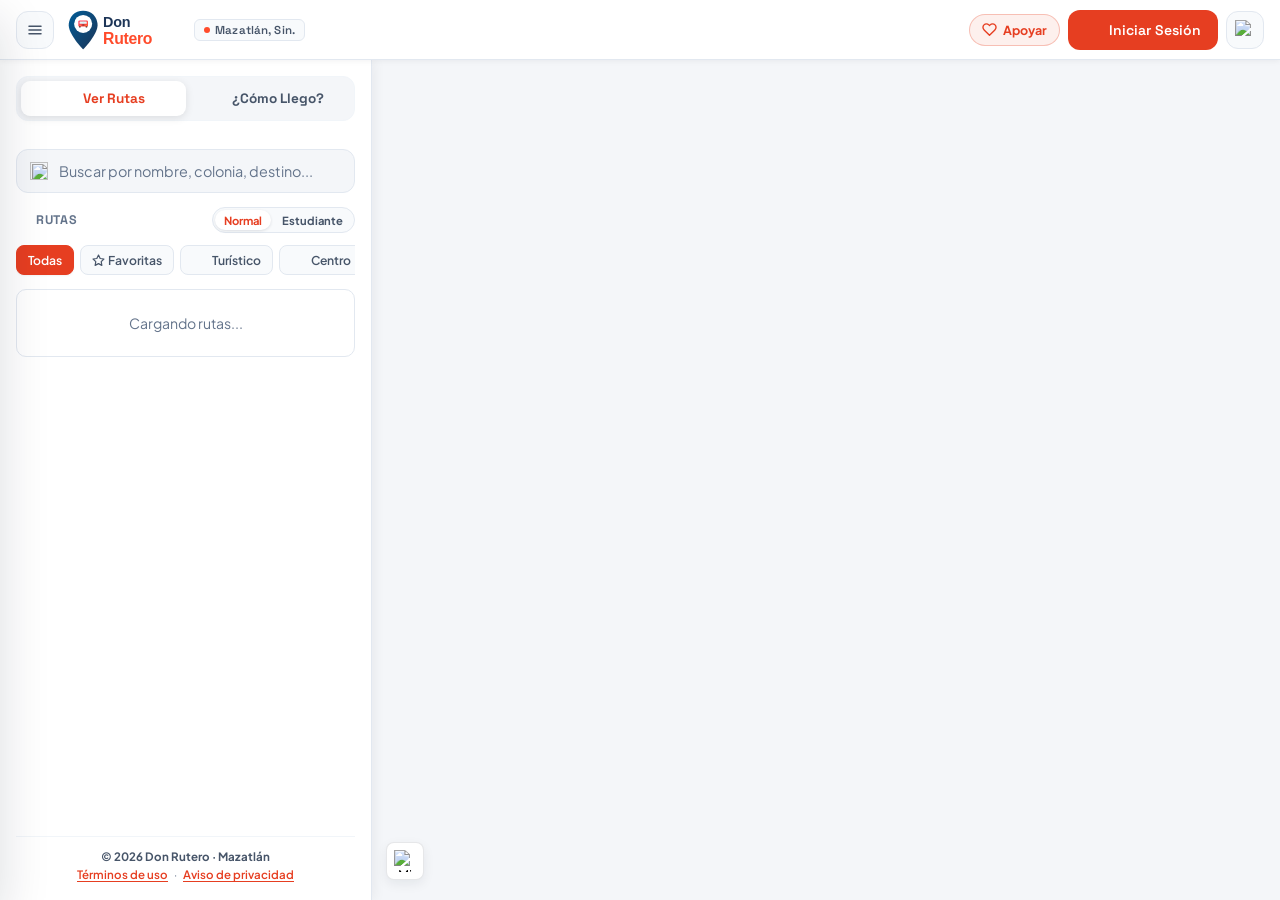
==== backend/src/main/resources/static/index.html @ 70db6e5f "Feat: Legales/Copyright, buscador inteligente, iconos por categoria, OSM acotado, responsive y repor" ====
<!DOCTYPE html>
<html lang="es">
<head>
    <meta charset="UTF-8">
    <meta name="viewport" content="width=device-width, initial-scale=1.0">
    <title>Don Rutero — Rutas de Camiones de Mazatlán</title>
    <meta name="description" content="Consulta las rutas de camiones y transporte público de Mazatlán, Sinaloa. Encuentra paradas, precios y frecuencias en tiempo real.">
    <link rel="icon" type="image/svg+xml" href="assets/icono_esquina.svg">
    
    <!-- Leaflet CSS + MarkerCluster -->
    <link rel="stylesheet" href="https://unpkg.com/leaflet@1.9.4/dist/leaflet.css" integrity="sha256-p4NxAoJBhIIN+hmNHrzRCf9tD/miZyoHS5obTRR9BMY=" crossorigin="" />
    <link rel="stylesheet" href="https://unpkg.com/leaflet.markercluster@1.5.3/dist/MarkerCluster.css" integrity="sha384-pmjIAcz2bAn0xukfxADbZIb3t8oRT9Sv0rvO+BR5Csr6Dhqq+nZs59P0pPKQJkEV" crossorigin="" />
    <link rel="stylesheet" href="https://unpkg.com/leaflet.markercluster@1.5.3/dist/MarkerCluster.Default.css" integrity="sha384-wgw+aLYNQ7dlhK47ZPK7FRACiq7ROZwgFNg0m04avm4CaXS+Z9Y7nMu8yNjBKYC+" crossorigin="" />
    
    <!-- Estilos de la Aplicación -->
    <link rel="stylesheet" href="css/styles.css">
</head>
<body>

    <div class="app-container">

        <!-- ========== MAPA FULLSCREEN (FONDO) ========== -->
        <div class="map-container">
            <div id="map"></div>
        </div>

        <!-- ========== NAVBAR SUPERIOR ========== -->
        <nav class="top-navbar">
            <!-- Hamburguesa para abrir menú -->
            <button id="sidebar-toggle" class="btn-icon" title="Abrir menú">
                <svg viewBox="0 0 24 24" width="18" height="18" fill="none" stroke="currentColor" stroke-width="2" stroke-linecap="round">
                    <line x1="4" y1="7" x2="20" y2="7"></line>
                    <line x1="4" y1="12" x2="20" y2="12"></line>
                    <line x1="4" y1="17" x2="20" y2="17"></line>
                </svg>
            </button>

            <!-- Logo SVG + ciudad -->
            <div class="navbar-brand">
                <a href="index.html" style="display:flex; align-items:center;">
                    <img src="assets/horizontal_compacto.svg" alt="Don Rutero" class="navbar-logo">
                </a>
                <span class="navbar-city-tag"><span class="navbar-city-dot"></span>Mazatlán, Sin.</span>
            </div>

            <!-- Spacer -->
            <div style="flex: 1;"></div>

            <!-- Acciones de usuario -->
            <div class="navbar-actions">
                <button id="btn-donate-nav" type="button" class="btn-donate-nav" title="Apoyar proyecto (Donaciones)" aria-label="Apoyar el proyecto Don Rutero">
                    <svg viewBox="0 0 24 24" width="15" height="15" fill="none" stroke="currentColor" stroke-width="2.2" stroke-linecap="round" stroke-linejoin="round"><path d="M20.84 4.61a5.5 5.5 0 0 0-7.78 0L12 5.67l-1.06-1.06a5.5 5.5 0 0 0-7.78 7.78l1.06 1.06L12 21.23l7.78-7.78 1.06-1.06a5.5 5.5 0 0 0 0-7.78z"></path></svg>
                    <span class="donate-nav-label">Apoyar</span>
                </button>
                <div id="user-badge" class="user-badge" style="display: none;"></div>
                <button id="login-btn" class="btn btn-primary btn-login">
                    <img src="assets/icons/ui_usuario.svg" alt="" class="btn-svg-icon"> Iniciar Sesión
                </button>
                <button id="admin-btn" class="btn btn-secondary btn-admin" style="display:none; align-items: center; gap: 6px;">
                    <img src="assets/icons/ui_escudo.svg" alt="" style="width: 16px; height: 16px;"> Admin
                </button>
                <!-- Campana de notificaciones -->
                <button class="btn-icon" id="btn-notificaciones" title="Notificaciones">
                    <img src="assets/icons/ui_campana.svg" alt="Notificaciones" style="width:20px; height:20px;">
                </button>
            </div>
        </nav>

        <!-- ========== PANEL LATERAL FLOTANTE / BOTTOM SHEET MÓVIL ========== -->
        <aside id="sidebar" class="sidebar">
            <div id="mobile-sheet-handle" class="mobile-sheet-handle" role="button" tabindex="0" aria-label="Ajustar panel de rutas">
                <span class="mobile-sheet-grip"></span>
                <span id="mobile-sheet-label" class="mobile-sheet-label">Expandir</span>
            </div>
            <div class="sidebar-content">

                <!-- Mode Switcher (Rutas vs Planear Viaje) -->
                <div class="sidebar-mode-switcher">
                    <button id="tab-rutas" class="mode-tab-btn active" onclick="switchSidebarMode('rutas')">
                        <img src="assets/icons/ui_camion.svg" alt="" style="width: 15px; height: 15px; vertical-align: -2px;"> Ver Rutas
                    </button>
                    <button id="tab-planificador" class="mode-tab-btn" onclick="switchSidebarMode('planificador')">
                        <img src="assets/icons/ui_ubicacion.svg" alt="" style="width: 15px; height: 15px; vertical-align: -2px;"> ¿Cómo Llego?
                    </button>
                </div>

                <!-- === Sección principal (lista de rutas) === -->
                <div id="main-list-section" style="display:flex; flex-direction:column; gap:12px;">

                    <!-- 1. Buscador arriba (Mejor UX) -->
                    <div class="search-container">
                        <img src="assets/icons/ui_buscar.svg" alt="" class="search-icon-svg">
                        <input type="text" id="search-input" class="search-input" placeholder="Buscar por nombre, colonia, destino..." autocomplete="off" style="padding-right: 36px;">
                        <button id="btn-clear-search" type="button" class="input-clear-btn" title="Limpiar búsqueda" style="display: none;">&times;</button>
                        <div id="search-suggestions" class="search-suggestions-dropdown"></div>
                    </div>

                    <!-- 2. Header de sección con selector de tarifa Normal / Estudiante -->
                    <div class="section-header" style="margin-top:2px;">
                        <span class="section-title">
                            <img src="assets/icons/ui_camion.svg" alt="" style="width:16px; height:16px; vertical-align:-2px; margin-right:4px;">
                            Rutas
                        </span>
                        <div class="fare-toggle-group" role="group" aria-label="Tipo de tarifa">
                            <button type="button" class="fare-toggle-btn active" data-fare-mode="normal">Normal</button>
                            <button type="button" class="fare-toggle-btn" data-fare-mode="student">Estudiante</button>
                        </div>
                    </div>

                    <!-- 3. Filtros Rápidos (una sola línea con scroll horizontal suave) -->
                    <div class="filter-pills">
                        <button class="pill active" data-filter="all">Todas</button>
                        <button class="pill" data-filter="favoritas"><svg viewBox="0 0 24 24" width="13" height="13" fill="none" stroke="currentColor" stroke-width="2.2" stroke-linecap="round" stroke-linejoin="round" style="vertical-align:-2px;margin-right:3px;"><polygon points="12 2 15.09 8.26 22 9.27 17 14.14 18.18 21.02 12 17.77 5.82 21.02 7 14.14 2 9.27 8.91 8.26 12 2"></polygon></svg>Favoritas</button>
                        <button class="pill" data-filter="turistico"><img src="assets/icons/ui_turistico.svg" alt="" class="pill-icon-svg"> Turístico</button>
                        <button class="pill" data-filter="centro"><img src="assets/icons/ui_centro.svg" alt="" class="pill-icon-svg"> Centro</button>
                        <button class="pill" data-filter="frecuente"><img src="assets/icons/ui_frecuente.svg" alt="" class="pill-icon-svg"> Frecuentes</button>
                    </div>

                    <!-- Lista de Rutas -->
                    <div id="route-list" class="route-list">
                        <div style="text-align:center; color:var(--text-muted); font-size:0.88rem; padding:24px 0;">
                            Cargando rutas...
                        </div>
                    </div>
                </div>

                <!-- === Sección Planificador de Viajes "¿Cómo Llego?" === -->
                <div id="trip-planner-section" style="display:none; flex-direction:column; gap:14px;">
                    <div class="planner-card">
                        <div style="display: flex; align-items: center; justify-content: space-between; gap: 8px; margin-bottom: 6px;">
                            <h3 class="planner-title" style="margin: 0;">
                                <img src="assets/icons/ui_buscar.svg" alt="" style="width: 17px; height: 17px;"> Planea tu viaje
                            </h3>
                            <div class="fare-toggle-group" role="group" aria-label="Tipo de tarifa">
                                <button type="button" class="fare-toggle-btn active" data-fare-mode="normal">Normal</button>
                                <button type="button" class="fare-toggle-btn" data-fare-mode="student">Estudiante</button>
                            </div>
                        </div>
                        <p class="planner-subtitle">
                            Indica tu colonia, lugar o código postal de origen y destino para ver qué camión te lleva.
                        </p>
                        
                        <!-- Origen Input -->
                        <div class="planner-field">
                            <div style="display: flex; align-items: center; justify-content: space-between; margin-bottom: 5px;">
                                <label class="planner-label" for="origin-input" style="margin-bottom: 0;">
                                    <span class="planner-dot origin"></span> Origen
                                </label>
                                <button id="btn-pick-origin-map" type="button" style="background: none; border: none; padding: 0; font-size: 0.72rem; font-weight: 600; color: var(--primary); cursor: pointer;">Elegir en mapa</button>
                            </div>
                            <div style="position: relative;">
                                <input type="text" id="origin-input" class="search-input" placeholder="Col. Juárez, 82180, UAS..." autocomplete="off" style="padding-left: 14px; padding-right: 40px;">
                                <button id="btn-use-mylocation" type="button" title="Usar mi ubicación actual GPS" style="position: absolute; right: 8px; top: 50%; transform: translateY(-50%); background: none; border: none; cursor: pointer; padding: 5px; display: flex; align-items: center; justify-content: center; border-radius: 6px;">
                                    <img src="assets/icons/ui_ubicacion.svg" alt="Mi ubicación" style="width:16px; height:16px;">
                                </button>
                            </div>
                            <div id="origin-suggestions" class="search-suggestions-dropdown"></div>
                        </div>

                        <div style="display: flex; justify-content: flex-end; margin: -4px 0 4px 0;">
                            <button id="btn-swap-trip" type="button" onclick="swapTripOriginDestination()" title="Invertir origen y destino" style="background: var(--bg-surface); border: 1px solid var(--border); border-radius: 6px; padding: 3px 9px; font-size: 0.72rem; font-weight: 700; color: var(--text-secondary); display: inline-flex; align-items: center; gap: 4px; cursor: pointer;">
                                <span style="font-size: 0.85rem; line-height: 1;">⇅</span> Invertir
                            </button>
                        </div>
                        
                        <!-- Destino Input -->
                        <div class="planner-field" style="margin-bottom: 12px;">
                            <div style="display: flex; align-items: center; justify-content: space-between; margin-bottom: 5px;">
                                <label class="planner-label" for="destination-input" style="margin-bottom: 0;">
                                    <span class="planner-dot destination"></span> Destino
                                </label>
                                <button id="btn-pick-dest-map" type="button" style="background: none; border: none; padding: 0; font-size: 0.72rem; font-weight: 600; color: var(--primary); cursor: pointer;">Elegir en mapa</button>
                            </div>
                            <div style="position: relative;">
                                <input type="text" id="destination-input" class="search-input" placeholder="Gran Acuario, Cerritos, 82110..." autocomplete="off" style="padding-left: 14px;">
                            </div>
                            <div id="destination-suggestions" class="search-suggestions-dropdown"></div>
                        </div>

                        <!-- Lugares clave de Mazatlán (selección rápida de destino) -->
                        <div class="tourist-spots-block">
                            <div class="tourist-spots-header">
                                <span class="tourist-spots-title">Lugares clave de Mazatlán</span>
                                <span class="tourist-spots-hint">Toca para fijar destino</span>
                            </div>
                            <div id="tourist-quick-chips" class="tourist-quick-chips" role="list" aria-label="Destinos turísticos clave de Mazatlán"></div>
                        </div>
                        
                        <div style="display: flex; gap: 8px;">
                            <button id="btn-find-trip" type="button" onclick="calculateTripRoute()" class="btn btn-primary" style="flex: 1;">
                                <img src="assets/icons/ui_buscar.svg" alt="" class="btn-svg-icon"> Buscar rutas
                            </button>
                            <button id="btn-clear-trip" type="button" onclick="clearTripPlanner()" class="btn btn-secondary" title="Limpiar origen, destino y mapa" style="padding: 0 14px; flex-shrink: 0;">
                                Limpiar
                            </button>
                        </div>
                    </div>
                    
                    <div id="trip-results-container" style="display: flex; flex-direction: column; gap: 12px;"></div>
                </div>

                <!-- === Detalle de ruta seleccionada === -->
                <div id="detail-panel" class="detail-panel">
                    <div class="detail-header">
                        <h2 id="detail-title" class="detail-title">Nombre Ruta</h2>
                        <div style="display: flex; align-items: center; gap: 6px; flex-shrink: 0;">
                            <button id="detail-qr-btn" type="button" class="qr-action-btn" title="Código QR de paradero" aria-label="Generar código QR de esta ruta">
                                <svg viewBox="0 0 24 24" width="16" height="16" fill="none" stroke="currentColor" stroke-width="2" stroke-linecap="round" stroke-linejoin="round"><rect x="3" y="3" width="7" height="7" rx="1"></rect><rect x="14" y="3" width="7" height="7" rx="1"></rect><rect x="3" y="14" width="7" height="7" rx="1"></rect><path d="M14 14h3v3h-3z"></path><path d="M20 14v7"></path><path d="M14 20h3"></path><path d="M17 17h3"></path></svg>
                            </button>
                            <button id="detail-fav-btn" type="button" class="fav-route-btn" title="Guardar en favoritas" aria-label="Guardar en favoritas">
                                <svg viewBox="0 0 24 24" width="16" height="16" fill="none" stroke="currentColor" stroke-width="2" stroke-linecap="round" stroke-linejoin="round"><polygon points="12 2 15.09 8.26 22 9.27 17 14.14 18.18 21.02 12 17.77 5.82 21.02 7 14.14 2 9.27 8.91 8.26 12 2"></polygon></svg>
                            </button>
                            <button id="close-detail-btn" class="close-btn" title="Cerrar">
                                <img src="assets/icons/ui_cerrar.svg" alt="Cerrar" style="width:14px; height:14px;">
                            </button>
                        </div>
                    </div>
                    <p id="detail-desc" class="detail-desc"></p>
                    <div id="detail-meta" class="route-meta" style="margin-bottom:4px;"></div>

                    <div>
                        <h3 class="section-title" style="margin-bottom:10px;">Recorrido</h3>
                        <div id="detail-stops-timeline" class="stops-timeline"></div>
                    </div>
                </div>

                <!-- Footer legal discreto -->
                <footer class="sidebar-legal-footer" aria-label="Información legal y derechos de autor">
                    <div class="sidebar-legal-copy">© 2026 Don Rutero · Mazatlán</div>
                    <div class="sidebar-legal-links">
                        <button type="button" class="sidebar-legal-link" data-legal-modal="terminos">Términos de uso</button>
                        <span aria-hidden="true">·</span>
                        <button type="button" class="sidebar-legal-link" data-legal-modal="privacidad">Aviso de privacidad</button>
                    </div>
                </footer>

            </div>
        </aside>

        <!-- ========== HUD MODO "VOY A BORDO" ========== -->
        <section id="onboard-hud" class="onboard-hud" style="display:none;" aria-live="polite" aria-label="Seguimiento a bordo">
            <div id="onboard-route-bar" class="onboard-route-bar"></div>
            <div class="onboard-hud-inner">
                <div class="onboard-hud-top">
                    <div style="min-width: 0;">
                        <div class="onboard-status-row">
                            <span id="onboard-live-dot" class="onboard-live-dot"></span>
                            <span id="onboard-mode-badge" class="onboard-mode-badge">VOY A BORDO</span>
                            <span id="onboard-route-name" class="onboard-route-name">Ruta</span>
                        </div>
                        <div id="onboard-next-stop" class="onboard-next-stop">Iniciando recorrido...</div>
                        <div id="onboard-alight-info" class="onboard-alight-info"></div>
                    </div>
                    <button id="onboard-stop-btn" type="button" class="onboard-close-btn" title="Finalizar modo Voy a bordo" onclick="stopOnboardTrip()">Finalizar</button>
                </div>

                <div class="onboard-progress-track">
                    <div id="onboard-progress-fill" class="onboard-progress-fill" style="width: 0%;"></div>
                </div>

                <div class="onboard-controls-row">
                    <div class="onboard-source-pills">
                        <button id="onboard-src-sim" type="button" class="onboard-pill active" onclick="setOnboardTrackingSource('sim')">Simular</button>
                        <button id="onboard-src-gps" type="button" class="onboard-pill" onclick="setOnboardTrackingSource('gps')">GPS en vivo</button>
                    </div>
                    <div id="onboard-sim-controls" class="onboard-sim-controls">
                        <button id="onboard-play-btn" type="button" class="onboard-ctrl-btn" onclick="toggleOnboardPlayPause()">Pausar</button>
                        <button id="onboard-speed-btn" type="button" class="onboard-ctrl-btn" onclick="cycleOnboardSpeed()">1x</button>
                    </div>
                </div>
            </div>
        </section>

        <!-- ========== FAB GEOLOCALIZACIÓN ========== -->
        <button id="fab-location" class="fab-location" title="Mi ubicación">
            <img src="assets/icons/ui_ubicacion.svg" alt="Mi ubicación" style="width:22px; height:22px;">
        </button>

    </div>

    <!-- ========== MODALES ========== -->

    <!-- Notifications Modal -->
    <div id="notifications-modal" class="form-overlay" style="display:none;">
        <div class="form-card auth-card-premium" style="max-width: 400px; padding: 24px;">
            <button id="notifications-close" class="form-close">
                <img src="assets/icons/ui_cerrar.svg" alt="Cerrar" style="width:14px; height:14px;">
            </button>
            <div class="auth-header" style="margin-bottom: 16px;">
                <div class="auth-icon-badge badge-blue">
                    <img src="assets/icons/ui_campana.svg" alt="">
                </div>
                <h2>Avisos</h2>
                <p class="auth-subtitle">Estado del servicio y rutas en Mazatlán</p>
            </div>
            
            <div id="notifications-feed" style="display: flex; flex-direction: column; gap: 10px; max-height: 360px; overflow-y: auto; padding-right: 4px;">
                <div class="notice-card">
                    <div class="notice-icon success">
                        <img src="assets/icons/ui_moneda.svg" alt="">
                    </div>
                    <div>
                        <h4 class="notice-title">Tarifa estudiantil: $3.50 MXN</h4>
                        <p class="notice-body">Activa el modo <strong>Estudiante</strong> en Rutas o en "¿Cómo Llego?" para calcular tu viaje o transbordo usando credencial vigente / TIIE.</p>
                        <span class="notice-time">Tarifa general: $13.00 – $16.00 MXN</span>
                    </div>
                </div>
                
                <div class="notice-card">
                    <div class="notice-icon info">
                        <img src="assets/icons/ui_camion.svg" alt="">
                    </div>
                    <div>
                        <h4 class="notice-title">27 rutas y 420 paradas en Mazatlán</h4>
                        <p class="notice-body">Consulta recorridos calle por calle con flechas de dirección, guarda tus rutas favoritas y comparte cualquier ruta o parada mediante código QR.</p>
                        <span class="notice-time">Horario habitual: 5:30 AM – 10:30 PM</span>
                    </div>
                </div>
                
                <div class="notice-card">
                    <div class="notice-icon info">
                        <img src="assets/icons/ui_ubicacion.svg" alt="">
                    </div>
                    <div>
                        <h4 class="notice-title">Sentido de subida y transbordos</h4>
                        <p class="notice-body">El planificador te indica en qué dirección pasa el camión, si te conviene cruzar la calle y dónde transbordar cuando no hay ruta directa.</p>
                        <span class="notice-time">Disponible en "¿Cómo Llego?"</span>
                    </div>
                </div>
            </div>

            <button id="notifications-report-btn" type="button" class="btn btn-secondary btn-full" style="margin-top: 14px; font-size: 0.82rem;">
                ¿Notaste un desvío o cambio? Reportar ruta
            </button>
        </div>
    </div>

    <!-- Account Settings Modal -->
    <div id="account-modal" class="form-overlay" style="display:none;">
        <div class="form-card auth-card-premium" style="max-width: 380px; padding: 24px;">
            <button id="account-close" class="form-close">
                <img src="assets/icons/ui_cerrar.svg" alt="Cerrar" style="width:14px; height:14px;">
            </button>
            <div class="auth-header" style="margin-bottom: 20px;">
                <div class="auth-icon-badge badge-blue">
                    <img src="assets/icons/ui_usuario.svg" alt="">
                </div>
                <h2 id="account-username">Mi perfil</h2>
                <p class="auth-subtitle">Gestiona tu cuenta de Don Rutero</p>
            </div>
            
            <div style="display: flex; flex-direction: column; gap: 10px;">
                <button id="btn-toggle-change-pwd" type="button" class="btn btn-secondary btn-full" style="justify-content: flex-start;">
                    <img src="assets/icons/ui_candado.svg" alt="" style="width: 16px;"> Cambiar contraseña
                </button>
                <form id="change-password-form" style="display: none; flex-direction: column; gap: 8px; padding: 10px; background: var(--bg-surface); border: 1px solid var(--border); border-radius: var(--radius-sm);">
                    <div id="change-pwd-error" style="display: none; font-size: 0.76rem; color: var(--danger); font-weight: 600;"></div>
                    <input type="password" id="current-password-input" class="form-control" placeholder="Contraseña actual" required autocomplete="current-password">
                    <input type="password" id="new-password-input" class="form-control" placeholder="Nueva contraseña (mín. 8 caracteres)" required autocomplete="new-password">
                    <input type="password" id="confirm-new-password-input" class="form-control" placeholder="Confirmar nueva contraseña" required autocomplete="new-password">
                    <button type="submit" class="btn btn-primary btn-full" style="padding: 8px 12px; font-size: 0.82rem;">Guardar nueva contraseña</button>
                </form>
                <hr style="border: 0; border-top: 1px solid var(--border); margin: 6px 0;">
                <button id="account-logout-btn" type="button" class="btn btn-danger btn-full">
                    Cerrar sesión
                </button>
            </div>
        </div>
    </div>

    <!-- Login Modal Premium -->
    <div id="login-modal" class="form-overlay" style="display:none;">
        <div class="form-card auth-card-premium">
            <button id="login-close" class="form-close">
                <img src="assets/icons/ui_cerrar.svg" alt="Cerrar" style="width:14px; height:14px;">
            </button>
            <div class="auth-header">
                <div class="auth-icon-badge badge-blue">
                    <img src="assets/icons/ui_usuario.svg" alt="">
                </div>
                <h2>Iniciar Sesión</h2>
                <p class="auth-subtitle">Bienvenido de nuevo a Don Rutero</p>
            </div>
            
            <div id="login-error-banner" class="auth-error-banner" style="display: none;">
                <img src="assets/icons/ui_alerta_error.svg" alt="">
                <span id="login-error-text">Error de validación</span>
            </div>

            <form id="login-form" style="display:flex; flex-direction:column; gap:16px;">
                <div class="form-group">
                    <label for="login-username">Usuario o Correo</label>
                    <div class="input-icon-wrapper">
                        <img src="assets/icons/ui_usuario.svg" class="input-icon" alt="">
                        <input type="text" id="login-username" class="form-control input-with-icon" placeholder="Tu nombre de usuario" required>
                    </div>
                </div>
                <div class="form-group">
                    <label for="login-password">Contraseña</label>
                    <div class="input-icon-wrapper">
                        <img src="assets/icons/ui_candado.svg" class="input-icon" alt="">
                        <input type="password" id="login-password" class="form-control input-with-icon" placeholder="••••••••" required>
                    </div>
                </div>
                <div style="text-align: right; margin-top: -6px;">
                    <a href="#" id="open-forgot" class="auth-link-subtle">¿Olvidaste tu contraseña?</a>
                </div>
                <button type="submit" class="btn btn-primary" style="width:100%; margin-top:4px;">Entrar a mi cuenta</button>
            </form>
            <div class="form-footer">
                ¿No tienes cuenta? <a href="#" id="open-register">Regístrate aquí</a>
            </div>
        </div>
    </div>

    <!-- ========== MENÚ PRINCIPAL (DRAWER LATERAL ESTILO FIGMA) ========== -->
    <div id="menu-backdrop" class="menu-backdrop"></div>
    <aside id="main-menu-drawer" class="main-menu-drawer">
        <!-- Header del menú -->
        <div class="menu-header">
            <div class="menu-title-group">
                <div class="menu-logo-icon">
                    <img src="assets/icons/ui_camion.svg" alt="" style="width:18px; height:18px; filter: brightness(0) invert(1);">
                </div>
                <div>
                    <span class="menu-title" style="display:block; line-height:1.1;">Don Rutero</span>
                    <span style="font-size:0.72rem; color:var(--text-muted); font-weight:500;">Transporte urbano · Mazatlán</span>
                </div>
            </div>
            <button id="close-menu-btn" class="btn-icon-round" title="Cerrar menú">
                <img src="assets/icons/ui_cerrar.svg" alt="Cerrar" style="width:16px; height:16px;">
            </button>
        </div>

        <!-- Lista de opciones scrollable -->
        <div class="menu-items-list">
            <div class="menu-item" onclick="showMenuModal('sugerir')">
                <div class="menu-item-icon">
                    <img src="assets/icons/ui_alerta_desvio.svg" alt="">
                </div>
                <span class="menu-item-label">Reportar o Sugerir ruta</span>
            </div>

            <div class="menu-item" onclick="showMenuModal('guia_app')">
                <div class="menu-item-icon">
                    <img src="assets/icons/ui_buscar.svg" alt="">
                </div>
                <span class="menu-item-label">Cómo usar la app</span>
            </div>

            <div class="menu-item" onclick="showMenuModal('faq')">
                <div class="menu-item-icon">
                    <img src="assets/icons/ui_campana.svg" alt="">
                </div>
                <span class="menu-item-label">Preguntas frecuentes</span>
            </div>

            <div class="menu-item" onclick="showMenuModal('transporte_mzt')">
                <div class="menu-item-icon">
                    <img src="assets/icons/ui_camion.svg" alt="">
                </div>
                <span class="menu-item-label">Guía del transporte</span>
            </div>

            <div class="menu-item" onclick="showMenuModal('acerca')">
                <div class="menu-item-icon">
                    <img src="assets/icons/ui_ubicacion.svg" alt="">
                </div>
                <span class="menu-item-label">Acerca de Don Rutero</span>
            </div>

            <div class="menu-item" onclick="showMenuModal('terminos')">
                <div class="menu-item-icon">
                    <img src="assets/icons/ui_escudo.svg" alt="">
                </div>
                <span class="menu-item-label">Términos de uso</span>
            </div>

            <div class="menu-item" onclick="showMenuModal('privacidad')">
                <div class="menu-item-icon">
                    <img src="assets/icons/ui_candado_check.svg" alt="">
                </div>
                <span class="menu-item-label">Aviso de privacidad</span>
            </div>

            <div id="menu-donate-btn" class="menu-item menu-item-donate" role="button" tabindex="0">
                <div class="menu-item-icon donate-icon">
                    <svg viewBox="0 0 24 24" width="18" height="18" fill="none" stroke="currentColor" stroke-width="2.2" stroke-linecap="round" stroke-linejoin="round"><path d="M20.84 4.61a5.5 5.5 0 0 0-7.78 0L12 5.67l-1.06-1.06a5.5 5.5 0 0 0-7.78 7.78l1.06 1.06L12 21.23l7.78-7.78 1.06-1.06a5.5 5.5 0 0 0 0-7.78z"></path></svg>
                </div>
                <span class="menu-item-label">Apoyar proyecto (Donaciones)</span>
            </div>
        </div>

        <!-- Tarjeta inferior de Inicio de Sesión / Cuenta -->
        <div class="menu-footer-section">
            <div id="menu-auth-card" class="menu-auth-card">
                <div class="menu-auth-icon">
                    <img src="assets/icons/ui_usuario.svg" alt="" style="width:20px; height:20px;">
                </div>
                <div class="menu-auth-text">
                    <div id="menu-auth-title" class="menu-auth-title">Iniciar sesión</div>
                    <div id="menu-auth-subtitle" class="menu-auth-subtitle">Guarda tus favoritos y comenta</div>
                </div>
            </div>

            <div class="menu-footer-version">
                © 2026 Don Rutero · Todos los derechos reservados<br>
                <span style="font-weight:500; letter-spacing:0.4px; opacity:0.85;">Mazatlán, Sin. · Beta v1.0</span>
            </div>
        </div>
    </aside>

    <!-- Modal de Información del Menú -->
    <div id="info-modal" class="form-overlay" style="display:none;">
        <div class="form-card" style="max-width: 480px;">
            <button id="info-close" class="form-close">
                <img src="assets/icons/ui_cerrar.svg" alt="Cerrar" style="width:14px; height:14px;">
            </button>
            <div style="display:flex; align-items:center; gap:12px; margin-bottom:14px;">
                <div id="info-modal-icon" style="width:44px; height:44px; border-radius:12px; background:rgba(255,75,43,0.1); display:flex; align-items:center; justify-content:center; flex-shrink:0;">
                    <img src="assets/icons/ui_camion.svg" alt="" style="width:24px; height:24px;">
                </div>
                <h2 id="info-modal-title" style="font-family:var(--font-heading); font-size:1.25rem; font-weight:800; color:var(--text-primary); margin:0;">Título</h2>
            </div>
            <div id="info-modal-body" style="font-size:0.88rem; color:var(--text-secondary); line-height:1.65; margin-bottom:20px; white-space:pre-line; max-height:56vh; overflow-y:auto; padding-right:6px;">
                Contenido
            </div>
            <button id="info-modal-btn" class="btn btn-primary" style="width:100%; background:var(--primary);">Entendido</button>
        </div>
    </div>

    <!-- Modal de Reporte / Sugerencia -->
    <div id="report-modal" class="form-overlay" style="display:none;">
        <div class="form-card" style="max-width: 460px;">
            <button id="report-close" class="form-close">
                <img src="assets/icons/ui_cerrar.svg" alt="Cerrar" style="width:14px; height:14px;">
            </button>
            <div style="display:flex; align-items:center; gap:12px; margin-bottom:14px;">
                <div style="width:44px; height:44px; border-radius:12px; background:rgba(255,75,43,0.12); display:flex; align-items:center; justify-content:center; flex-shrink:0;">
                    <img src="assets/icons/ui_alerta_desvio.svg" alt="" style="width:24px; height:24px;">
                </div>
                <div>
                    <h2 style="font-family:var(--font-heading); font-size:1.25rem; font-weight:800; color:var(--text-primary); margin:0;">Reportar o Sugerir Ruta</h2>
                    <div style="font-size:0.75rem; color:var(--text-muted);">Ayúdanos a mejorar el transporte en Mazatlán</div>
                </div>
            </div>
            <form id="report-form" style="display:flex; flex-direction:column; gap:12px;">
                <div class="form-group">
                    <label for="report-type" style="font-size:0.8rem; font-weight:700; color:var(--text-secondary);">Tipo de aporte</label>
                    <select id="report-type" class="form-control" style="cursor:pointer;" required>
                        <option value="desvio">Reporte de Desvío u Obras en ruta</option>
                        <option value="nueva_parada">Sugerir nueva Parada Oficial</option>
                        <option value="falta_ruta">Falta una Ruta (Ej. Águilas del Pacífico)</option>
                        <option value="correccion">Corregir Trayecto o Horario</option>
                        <option value="general">Comentario o Sugerencia General</option>
                    </select>
                </div>
                <div class="form-group">
                    <label for="report-route" style="font-size:0.8rem; font-weight:700; color:var(--text-secondary);">Ruta / Colonia o Concesionario</label>
                    <input type="text" id="report-route" class="form-control" placeholder="Ej. Alianza Cerritos, Águilas Chula Vista, Juárez..." required>
                </div>
                <div class="form-group">
                    <label for="report-desc" style="font-size:0.8rem; font-weight:700; color:var(--text-secondary);">Descripción y Detalles</label>
                    <textarea id="report-desc" class="form-control" rows="3" placeholder="Describe el cambio, por dónde está pasando el camión o tu sugerencia..." required style="resize:vertical;"></textarea>
                </div>
                <button type="submit" class="btn btn-primary btn-full" style="margin-top:4px;">Enviar reporte</button>
            </form>
        </div>
    </div>

    <!-- Registro Modal Premium (2 Pasos) -->
    <div id="register-modal" class="form-overlay" style="display:none;">
        <div class="form-card auth-card-premium" style="max-width: 440px;">
            <button id="register-close" class="form-close">
                <img src="assets/icons/ui_cerrar.svg" alt="Cerrar" style="width:14px; height:14px;">
            </button>
            
            <!-- PASO 1: Datos de Registro -->
            <div id="register-step-1-form" style="display:flex; flex-direction:column; gap:20px;">
                <div class="auth-header">
                    <div class="auth-icon-badge badge-orange">
                        <img src="assets/icons/ui_escudo.svg" alt="">
                    </div>
                    <h2>Crear cuenta</h2>
                    <p class="auth-subtitle">Únete a la comunidad de transporte en Mazatlán</p>
                </div>

                <div id="register-error-banner" class="auth-error-banner" style="display: none;">
                    <img src="assets/icons/ui_alerta_error.svg" alt="">
                    <span id="register-error-text">Error de validación</span>
                </div>

                <form id="register-form" style="display:flex; flex-direction:column; gap:14px;">
                    <div class="form-group">
                        <label for="register-email">Correo electrónico</label>
                        <div class="input-icon-wrapper">
                            <img src="assets/icons/ui_correo.svg" class="input-icon" alt="">
                            <input type="email" id="register-email" class="form-control input-with-icon" placeholder="ejemplo@correo.com" required>
                        </div>
                    </div>
                    <div class="form-group">
                        <label for="register-username">Nombre de usuario</label>
                        <div class="input-icon-wrapper">
                            <img src="assets/icons/ui_usuario.svg" class="input-icon" alt="">
                            <input type="text" id="register-username" class="form-control input-with-icon" placeholder="Ej. juan_perez (3-30 letras, números, . _ -)" required>
                        </div>
                    </div>
                    <div class="form-group">
                        <label for="register-password">Contraseña</label>
                        <div class="input-icon-wrapper">
                            <img src="assets/icons/ui_candado.svg" class="input-icon" alt="">
                            <input type="password" id="register-password" class="form-control input-with-icon" placeholder="Mínimo 8 caracteres" required>
                        </div>
                    </div>
                    <div class="form-group">
                        <label for="register-confirm-password">Confirmar contraseña</label>
                        <div class="input-icon-wrapper">
                            <img src="assets/icons/ui_candado_check.svg" class="input-icon" alt="">
                            <input type="password" id="register-confirm-password" class="form-control input-with-icon" placeholder="Repite tu contraseña" required>
                        </div>
                    </div>
                    <button type="submit" id="register-submit-btn" class="btn btn-primary btn-full" style="margin-top:4px;">Siguiente: Verificar correo</button>
                    <p class="auth-legal-note">Al crear tu cuenta aceptas los <button type="button" class="auth-legal-link" data-legal-modal="terminos">Términos de uso</button> y el <button type="button" class="auth-legal-link" data-legal-modal="privacidad">Aviso de privacidad</button>.</p>
                </form>
                <div class="form-footer" style="margin-top: 4px;">
                    ¿Ya tienes cuenta? <a href="#" id="open-login">Inicia sesión</a>
                </div>
            </div>

            <!-- PASO 2: Verificación de Código -->
            <div id="register-step-2-code" style="display: none; flex-direction:column; gap:20px;">
                <div class="auth-header">
                    <div class="auth-icon-badge badge-cyan">
                        <img src="assets/icons/ui_correo.svg" alt="">
                    </div>
                    <h2>Verificar correo</h2>
                    <p class="auth-subtitle">Hemos enviado un código de 6 dígitos a:<br><strong id="register-email-display" style="color: var(--primary-dark); font-size: 0.95rem;"></strong></p>
                </div>

                <div id="verify-error-banner" class="auth-error-banner" style="display: none;">
                    <img src="assets/icons/ui_alerta_error.svg" alt="">
                    <span id="verify-error-text">Código incorrecto</span>
                </div>

                <form id="verify-form" style="display:flex; flex-direction:column; gap:16px;">
                    <div class="form-group" style="text-align: center;">
                        <label for="register-code-input" style="font-size: 0.85rem; color: var(--text-secondary); margin-bottom: 8px;">Ingresa tu código de verificación:</label>
                        <input type="text" id="register-code-input" class="form-control verification-input" placeholder="000000" maxlength="6" required autocomplete="off">
                    </div>
                    <button type="submit" class="btn btn-primary btn-full" style="margin-top:4px;">Verificar y crear cuenta</button>
                </form>
                <div class="form-footer" style="margin-top: 4px;">
                    ¿No te llegó? <a href="#" id="resend-code-link">Reenviar código</a>
                    <br><a href="#" id="back-to-step-1" style="font-size: 0.8rem; color: var(--text-muted); display: inline-block; margin-top: 6px;">Volver a corregir datos</a>
                </div>
            </div>

        </div>
    </div>

    <!-- Recuperación de Contraseña Modal Premium ("¿Olvidaste tu contraseña?") -->
    <div id="forgot-modal" class="form-overlay" style="display:none;">
        <div class="form-card auth-card-premium">
            <button id="forgot-close" class="form-close">
                <img src="assets/icons/ui_cerrar.svg" alt="Cerrar" style="width:14px; height:14px;">
            </button>
            <div class="auth-header">
                <div class="auth-icon-badge badge-cyan">
                    <img src="assets/icons/ui_candado_check.svg" alt="">
                </div>
                <h2>Recuperar contraseña</h2>
                <p class="auth-subtitle">Te enviaremos un código de seguridad para restablecer tu acceso.</p>
            </div>

            <div id="forgot-error-banner" class="auth-error-banner" style="display: none;">
                <img src="assets/icons/ui_alerta_error.svg" alt="">
                <span id="forgot-error-text">No existe la cuenta</span>
            </div>
            <div id="forgot-success-banner" class="auth-success-banner" style="display: none;">
                <img src="assets/icons/ui_check.svg" alt="">
                <span id="forgot-success-text">Enlace enviado con éxito</span>
            </div>

            <form id="forgot-form" style="display:flex; flex-direction:column; gap:16px;">
                <div class="form-group">
                    <label for="forgot-email">Correo electrónico registrado</label>
                    <div class="input-icon-wrapper">
                        <img src="assets/icons/ui_correo.svg" class="input-icon" alt="">
                        <input type="email" id="forgot-email" class="form-control input-with-icon" placeholder="ejemplo@correo.com" required>
                    </div>
                </div>
                <button type="submit" class="btn btn-primary btn-full" style="margin-top:4px;">Enviar código de recuperación</button>
            </form>
            <div class="form-footer">
                <a href="#" id="forgot-back-login">Volver a iniciar sesión</a>
            </div>
        </div>
    </div>

    <!-- Modal de Código QR de Paradero ("Tótem Digital Don Rutero") -->
    <div id="qr-modal" class="form-overlay" style="display:none;">
        <div class="form-card auth-card-premium" style="max-width: 390px; padding: 22px;">
            <button id="qr-modal-close" class="form-close" type="button" title="Cerrar">
                <img src="assets/icons/ui_cerrar.svg" alt="Cerrar" style="width:14px; height:14px;">
            </button>
            <div class="auth-header" style="margin-bottom: 14px;">
                <h2 style="font-size: 1.12rem; margin: 0 0 4px 0;">QR de Paradero</h2>
                <p class="auth-subtitle" style="margin: 0;">Escanea o descarga la tarjeta lista para tótem físico</p>
            </div>

            <div class="qr-totem-card">
                <div id="qr-accent-bar" class="qr-totem-bar"></div>
                <div class="qr-totem-body">
                    <span id="qr-entity-kind" class="qr-entity-kind">RUTA DE CAMIÓN</span>
                    <h3 id="qr-entity-title" class="qr-entity-title">Nombre</h3>
                    <p id="qr-entity-meta" class="qr-entity-meta"></p>
                    <div class="qr-totem-canvas-wrap">
                        <canvas id="qr-preview-canvas" width="204" height="204"></canvas>
                    </div>
                    <a id="qr-url-preview" class="qr-url-box" href="#" target="_blank" rel="noopener"></a>
                </div>
            </div>

            <p id="qr-localhost-note" class="qr-localhost-note" style="display:none;">
                En desarrollo local (`localhost`), el enlace apunta a tu equipo; al abrirlo desde tu red local o dominio público, el QR dirigirá directo a esa URL.
            </p>

            <div class="qr-modal-actions">
                <button id="btn-download-qr" type="button" class="btn btn-primary" style="flex: 1;">
                    Descargar tarjeta PNG
                </button>
                <button id="btn-copy-qr-url" type="button" class="btn btn-secondary" style="flex: 0 0 auto; padding: 0 14px;">
                    Copiar enlace
                </button>
            </div>
        </div>
    </div>

    <!-- Modal de Donaciones ("Apoyar a Don Rutero") -->
    <div id="donation-modal" class="form-overlay" style="display:none;">
        <div class="form-card auth-card-premium" style="max-width: 420px; padding: 24px;">
            <button id="donation-modal-close" class="form-close" type="button" title="Cerrar">
                <img src="assets/icons/ui_cerrar.svg" alt="Cerrar" style="width:14px; height:14px;">
            </button>
            <div class="auth-header" style="margin-bottom: 14px;">
                <div class="auth-icon-badge donate-modal-badge">
                    <svg viewBox="0 0 24 24" width="22" height="22" fill="none" stroke="currentColor" stroke-width="2.2" stroke-linecap="round" stroke-linejoin="round"><path d="M20.84 4.61a5.5 5.5 0 0 0-7.78 0L12 5.67l-1.06-1.06a5.5 5.5 0 0 0-7.78 7.78l1.06 1.06L12 21.23l7.78-7.78 1.06-1.06a5.5 5.5 0 0 0 0-7.78z"></path></svg>
                </div>
                <h2 style="font-size: 1.15rem; margin: 0 0 4px 0;">Apoya a Don Rutero</h2>
                <p class="auth-subtitle" style="margin: 0;">Proyecto ciudadano gratuito en Mazatlán. Cualquier aporte (cualquier monto ya es suficiente para apoyar) ayuda a cubrir servidores, mapas y nuevas rutas.</p>
            </div>

            <!-- Transferencia SPEI / Tarjeta -->
            <div class="donate-spei-card">
                <div class="donate-spei-header">
                    <span class="donate-spei-title">Transferencia SPEI / Depósito</span>
                    <span id="donate-bank-name" class="donate-bank-pill">Configura tu banco</span>
                </div>
                <div class="donate-detail-row">
                    <span class="donate-detail-label">Titular</span>
                    <span id="donate-beneficiary" class="donate-detail-value">Don Rutero Mazatlán</span>
                </div>
                <div class="donate-copy-row">
                    <div style="min-width: 0;">
                        <span class="donate-detail-label" style="display:block;">CLABE Interbancaria</span>
                        <code id="donate-clabe" class="donate-code-value">0000 0000 0000 000000</code>
                    </div>
                    <button id="btn-copy-clabe" type="button" class="btn btn-secondary donate-copy-btn">Copiar</button>
                </div>
                <div id="donate-card-row" class="donate-copy-row" style="margin-top: 8px; padding-top: 8px; border-top: 1px dashed var(--border);">
                    <div style="min-width: 0;">
                        <span class="donate-detail-label" style="display:block;">Tarjeta débito (OXXO</span>
                        <code id="donate-card-number" class="donate-code-value">0000 0000 0000 0000</code>
                    </div>
                    <button id="btn-copy-card" type="button" class="btn btn-secondary donate-copy-btn">Copiar</button>
                </div>
                <p id="donate-config-hint" class="donate-config-hint" style="display:none;">
                    Reemplaza los datos de muestra en <code>DONATION_CONFIG</code> dentro de <code>js/app.js</code> con tu CLABE y enlace real antes de publicar.
                </p>
            </div>

            <!-- Enlace externo -->
            <button id="btn-donate-external" type="button" class="btn btn-primary btn-full" style="margin-top: 12px;">
                <span id="donate-external-label">Donar en línea (Mercado Pago / PayPal / Ko-fi)</span>
            </button>
        </div>
    </div>

    <!-- Leaflet JS + MarkerCluster -->
    <script src="https://unpkg.com/leaflet@1.9.4/dist/leaflet.js" integrity="sha256-20nQCchB9co0qIjJZRGuk2/Z9VM+kNiyxNV1lvTlZBo=" crossorigin=""></script>
    <script src="https://unpkg.com/leaflet.markercluster@1.5.3/dist/leaflet.markercluster.js" integrity="sha384-eXVCORTRlv4FUUgS/xmOyr66XBVraen8ATNLMESp92FKXLAMiKkerixTiBvXriZr" crossorigin=""></script>
    
    <!-- Scripts -->
    <script src="js/vendor/qrcode.min.js"></script>
    <script src="js/api.js"></script>
    <script src="js/auth.js"></script>
    <script src="js/map.js"></script>
    <script src="js/app.js"></script>
</body>
</html>
---- backend/src/main/resources/static/css/styles.css ----
/* =========================================================
   DON RUTERO — Sistema de Rutas de Transporte Mazatlán
   Diseño UI/UX Premium • Mapa Fullscreen + Paneles Flotantes
   ========================================================= */

@import url('https://fonts.googleapis.com/css2?family=Plus+Jakarta+Sans:wght@400;500;600;700&family=Space+Grotesk:wght@500;600;700&display=swap');

/* ---------------------------------------------------------
   DESIGN TOKENS (Colores tomados del logo SVG del usuario)
   --------------------------------------------------------- */
:root {
    /* Paleta principal — anclada al logo Don Rutero (#FF4B2B coral + #1D3557 marino) */
    --primary-dark:   #1D3557;  /* Azul marino del pin y "Don" */
    --primary:        #E63E21;  /* Rojo-naranja del camión y "Rutero" */
    --primary-hover:  #CC3217;
    --primary-light:  rgba(230, 62, 33, 0.08);
    --primary-glow:   rgba(230, 62, 33, 0.16);

    --coral:          #FF4B2B;
    --coral-light:    rgba(255, 75, 43, 0.10);
    --coral-hover:    #E03A1B;

    --accent:         #E63E21;
    --accent-hover:   #CC3217;
    --accent-light:   rgba(230, 62, 33, 0.10);

    --navy:           #1D3557;
    --navy-light:     rgba(29, 53, 87, 0.08);

    --success:        #059669;
    --success-light:  rgba(5, 150, 105, 0.10);
    --danger:         #DC2626;
    --danger-hover:   #B91C1C;
    --warning:        #D97706;

    --bg-body:        #F4F6F9;
    --bg-surface:     #F8FAFC;
    --bg-white:       #FFFFFF;
    --bg-card:        #FFFFFF;
    --bg-card-hover:  #F8FAFC;
    --bg-overlay:     rgba(15, 23, 42, 0.52);

    --text-primary:   #0F172A;
    --text-dark:      #0F172A;
    --text-secondary: #475569;
    --text-muted:     #64748B;
    --text-on-primary:#FFFFFF;

    --border:         #E2E8F0;
    --border-light:   #F1F5F9;
    --border-hover:   #CBD5E1;

    --font-heading:   'Space Grotesk', sans-serif;
    --font-body:      'Plus Jakarta Sans', sans-serif;

    --shadow-sm:      0 1px 2px rgba(15, 23, 42, 0.05);
    --shadow-md:      0 4px 12px rgba(15, 23, 42, 0.07);
    --shadow-lg:      0 10px 30px rgba(15, 23, 42, 0.10);
    --shadow-xl:      0 20px 48px rgba(15, 23, 42, 0.14);

    --radius-sm:      8px;
    --radius-md:      12px;
    --radius-lg:      16px;
    --radius-xl:      20px;
    --radius-full:    9999px;

    --transition:     all 0.2s cubic-bezier(0.4, 0, 0.2, 1);
}

/* ---------------------------------------------------------
   RESET & BASE
   --------------------------------------------------------- */
*, *::before, *::after {
    margin: 0;
    padding: 0;
    box-sizing: border-box;
}

body {
    font-family: var(--font-body);
    background: var(--bg-body);
    color: var(--text-primary);
    height: 100vh;
    height: 100dvh;
    width: 100vw;
    overflow: hidden;
    -webkit-font-smoothing: antialiased;
}

h1, h2, h3, h4, h5, h6 { font-family: var(--font-heading); }
button { cursor: pointer; font-family: var(--font-body); }
a { text-decoration: none; }

/* ---------------------------------------------------------
   LAYOUT: FULL-SCREEN MAP
   --------------------------------------------------------- */
.app-container {
    position: relative;
    width: 100vw;
    height: 100vh;
    height: 100dvh;
}

.map-container, #map {
    position: absolute;
    inset: 0;
    width: 100%;
    height: 100%;
    z-index: 1;
}

/* ---------------------------------------------------------
   TOP NAVBAR (anclada estilo app de tránsito)
   --------------------------------------------------------- */
.top-navbar {
    position: absolute;
    top: 0;
    left: 0;
    right: 0;
    height: 60px;
    z-index: 1000;
    display: flex;
    align-items: center;
    justify-content: space-between;
    background: rgba(255, 255, 255, 0.99);
    border-bottom: 1px solid var(--border);
    border-radius: 0;
    padding: 0 16px;
    box-shadow: 0 1px 6px rgba(15, 23, 42, 0.06);
    gap: 12px;
}

.navbar-brand {
    display: flex;
    align-items: center;
    gap: 10px;
    flex-shrink: 0;
}

.navbar-logo {
    height: 44px;
    width: auto;
}

.navbar-city-tag {
    display: inline-flex;
    align-items: center;
    gap: 5px;
    padding: 3px 9px;
    border-radius: 6px;
    background: var(--bg-surface);
    border: 1px solid var(--border);
    font-family: var(--font-heading);
    font-size: 0.72rem;
    font-weight: 600;
    color: var(--text-secondary);
    letter-spacing: 0.01em;
}
.navbar-city-dot {
    width: 6px;
    height: 6px;
    border-radius: 50%;
    background: var(--coral);
}

.navbar-actions {
    display: flex;
    align-items: center;
    gap: 8px;
    flex-shrink: 0;
}

/* Login/Admin buttons in navbar */
.btn-login {
    padding: 8px 15px;
    font-size: 0.82rem;
    border-radius: 8px;
    background: var(--primary);
}
.btn-login:hover { 
    background: var(--primary-hover);
    box-shadow: var(--shadow-sm);
}

.btn-admin {
    padding: 8px 13px;
    font-size: 0.8rem;
    border-radius: 8px;
}

.btn-svg-icon {
    width: 16px;
    height: 16px;
    filter: brightness(0) invert(1);
}

/* ---------------------------------------------------------
   DOCKED SIDEBAR (ESCRITORIO)
   --------------------------------------------------------- */
.sidebar {
    position: absolute;
    top: 60px;
    left: 0;
    bottom: 0;
    width: 372px;
    z-index: 900;
    background: var(--bg-white);
    border-right: 1px solid var(--border);
    border-radius: 0;
    box-shadow: 2px 0 12px rgba(15, 23, 42, 0.06);
    display: flex;
    flex-direction: column;
    overflow: hidden;
    transition: transform 0.28s cubic-bezier(0.4, 0, 0.2, 1), opacity 0.22s ease;
}

.sidebar.collapsed {
    transform: translateX(-100%);
    opacity: 0;
    pointer-events: none;
}

.sidebar-content {
    flex: 1;
    overflow-y: auto;
    padding: 16px;
    display: flex;
    flex-direction: column;
    gap: 14px;
}

.sidebar-content::-webkit-scrollbar { width: 4px; }
.sidebar-content::-webkit-scrollbar-track { background: transparent; }
.sidebar-content::-webkit-scrollbar-thumb { background: var(--border); border-radius: 2px; }

/* ---------------------------------------------------------
   SECTION HEADERS, PILLS & TOGGLE
   --------------------------------------------------------- */
.section-header {
    display: flex;
    align-items: center;
    justify-content: space-between;
}

.section-title {
    font-family: var(--font-heading);
    font-size: 0.78rem;
    font-weight: 700;
    text-transform: uppercase;
    letter-spacing: 0.06em;
    color: var(--text-muted);
    display: flex;
    align-items: center;
}

.section-link {
    font-size: 0.78rem;
    font-weight: 600;
    color: var(--primary);
    cursor: pointer;
    transition: var(--transition);
}
.section-link:hover { opacity: 0.7; }

.filter-pills {
    display: flex;
    gap: 6px;
    overflow-x: auto;
    padding-bottom: 2px;
    scrollbar-width: none;
    -ms-overflow-style: none;
}
.filter-pills::-webkit-scrollbar {
    display: none;
}

.pill {
    padding: 6px 11px;
    border-radius: 8px;
    border: 1px solid var(--border);
    background: var(--bg-surface);
    font-size: 0.76rem;
    font-weight: 600;
    color: var(--text-secondary);
    cursor: pointer;
    transition: var(--transition);
    white-space: nowrap;
    flex-shrink: 0;
}
.pill:hover { 
    border-color: var(--primary); 
    color: var(--primary); 
    background: var(--primary-light);
}
.pill.active {
    background: var(--primary);
    border-color: var(--primary);
    color: var(--text-on-primary);
    box-shadow: var(--shadow-sm);
}
.pill-icon-svg {
    width: 14px;
    height: 14px;
    vertical-align: -2px;
    margin-right: 4px;
    transition: var(--transition);
}
.pill.active .pill-icon-svg {
    filter: brightness(0) invert(1);
}

/* Botón Sugerir o Agregar Ruta en Sidebar */
.btn-suggest-route {
    display: flex;
    align-items: center;
    justify-content: center;
    gap: 8px;
    width: 100%;
    padding: 10px 14px;
    background: var(--bg-surface);
    border: 1.5px dashed var(--border-hover);
    border-radius: var(--radius-sm);
    color: var(--primary);
    font-family: var(--font-body);
    font-size: 0.82rem;
    font-weight: 600;
    cursor: pointer;
    transition: var(--transition);
    margin-top: 2px;
    margin-bottom: 4px;
}
.btn-suggest-route:hover {
    background: var(--primary-light);
    border-color: var(--primary);
    color: var(--primary-dark);
}
.btn-suggest-route img {
    width: 15px;
    height: 15px;
}

/* Toggle Lugares Compacto en Header */
.toggle-lugares-compact {
    display: flex;
    align-items: center;
    gap: 6px;
    background: var(--bg-body);
    padding: 3px 8px;
    border-radius: var(--radius-full);
    border: 1px solid var(--border);
    font-size: 0.72rem;
    color: var(--text-secondary);
    font-weight: 600;
    cursor: pointer;
}

.toggle-switch {
    position: relative;
    width: 34px;
    height: 18px;
    border-radius: var(--radius-full);
    border: none;
    background: var(--border);
    cursor: pointer;
    transition: var(--transition);
    display: flex;
    align-items: center;
    padding: 0 2px;
}

.toggle-switch.active {
    background: var(--success);
}

.toggle-knob {
    width: 14px;
    height: 14px;
    border-radius: 50%;
    background: white;
    box-shadow: var(--shadow-sm);
    transition: var(--transition);
}

.toggle-switch.active .toggle-knob {
    transform: translateX(16px);
}

/* ---------------------------------------------------------
   SEARCH INPUT
   --------------------------------------------------------- */
.search-container {
    position: relative;
}

.search-input {
    width: 100%;
    padding: 12px 14px 12px 42px;
    background: var(--bg-body);
    border: 1.5px solid var(--border);
    border-radius: var(--radius-md);
    color: var(--text-primary);
    font-family: var(--font-body);
    font-size: 0.9rem;
    transition: var(--transition);
}
.search-input::placeholder { color: var(--text-muted); }
.search-input:focus {
    outline: none;
    border-color: var(--primary);
    background: var(--bg-white);
    box-shadow: 0 0 0 3px var(--primary-glow);
}

.search-icon-svg {
    position: absolute;
    left: 14px;
    top: 50%;
    transform: translateY(-50%);
    width: 18px;
    height: 18px;
    color: var(--text-muted);
    pointer-events: none;
}

.input-clear-btn {
    position: absolute;
    right: 10px;
    top: 50%;
    transform: translateY(-50%);
    width: 22px;
    height: 22px;
    border-radius: 50%;
    border: none;
    background: var(--bg-surface);
    color: var(--text-secondary);
    font-size: 15px;
    font-weight: 700;
    line-height: 1;
    display: inline-flex;
    align-items: center;
    justify-content: center;
    cursor: pointer;
    transition: var(--transition);
}
.input-clear-btn:hover {
    background: var(--border);
    color: var(--text-primary);
}

/* ---------------------------------------------------------
   AUTOCOMPLETE SEARCH DROPDOWN
   --------------------------------------------------------- */
.search-suggestions-dropdown {
    position: absolute;
    top: calc(100% + 6px);
    left: 0;
    right: 0;
    background: var(--bg-white, #ffffff);
    border: 1.5px solid var(--border);
    border-radius: var(--radius-md);
    box-shadow: 0 12px 28px rgba(0, 0, 0, 0.15);
    max-height: 340px;
    overflow-y: auto;
    z-index: 1000;
    display: none;
}
.search-suggestion-item {
    padding: 12px 14px;
    border-bottom: 1px solid var(--border-light);
    cursor: pointer;
    transition: all 0.15s ease;
    display: flex;
    align-items: flex-start;
    gap: 12px;
}
.search-suggestion-item:last-child {
    border-bottom: none;
}
.search-suggestion-item:hover {
    background: #f8fafc;
    padding-left: 18px;
}
.suggestion-icon {
    width: 32px;
    height: 32px;
    border-radius: 50%;
    color: #ffffff;
    display: flex;
    align-items: center;
    justify-content: center;
    flex-shrink: 0;
    margin-top: 2px;
    box-shadow: 0 2px 5px rgba(0,0,0,0.15);
}
.suggestion-icon img {
    width: 16px;
    height: 16px;
    filter: brightness(0) invert(1);
}
.suggestion-content {
    flex: 1;
    min-width: 0;
}
.suggestion-title {
    font-size: 0.92rem;
    font-weight: 800;
    color: var(--text-primary);
    white-space: normal;
    line-height: 1.3;
}
.suggestion-subtitle {
    font-size: 0.78rem;
    color: var(--text-muted);
    margin-top: 2px;
    white-space: normal;
    line-height: 1.3;
}
.suggestion-badge {
    font-size: 0.65rem;
    font-weight: 800;
    text-transform: uppercase;
    padding: 2px 7px;
    border-radius: 6px;
    display: inline-block;
}

/* ---------------------------------------------------------
   SIDEBAR MODE SWITCHER (Rutas vs ¿Cómo Llego?)
   --------------------------------------------------------- */
.sidebar-mode-switcher {
    display: flex;
    background: var(--bg-body, #f1f5f9);
    padding: 4px;
    border-radius: var(--radius-md);
    margin-bottom: 14px;
    border: 1.5px solid var(--border-light);
}
.mode-tab-btn {
    flex: 1;
    padding: 9px 12px;
    border: none;
    background: transparent;
    border-radius: calc(var(--radius-md) - 3px);
    font-family: var(--font-heading);
    font-size: 0.85rem;
    font-weight: 800;
    color: var(--text-secondary);
    cursor: pointer;
    transition: all 0.2s ease;
    display: flex;
    align-items: center;
    justify-content: center;
    gap: 6px;
}
.mode-tab-btn.active {
    background: var(--bg-white, #ffffff);
    color: var(--primary, #2563eb);
    box-shadow: 0 2px 8px rgba(0, 0, 0, 0.1);
}
.mode-tab-btn:hover:not(.active) {
    color: var(--text-primary);
    background: rgba(255, 255, 255, 0.5);
}

/* ---------------------------------------------------------
   ROUTE CARDS
   --------------------------------------------------------- */
.route-list {
    display: flex;
    flex-direction: column;
    gap: 0;
    border: 1px solid var(--border);
    border-radius: 10px;
    background: var(--bg-white);
    overflow: hidden;
}

.route-card {
    background: var(--bg-white);
    border: none;
    border-bottom: 1px solid var(--border-light);
    border-radius: 0;
    padding: 12px 14px 12px 16px;
    cursor: pointer;
    transition: var(--transition);
    display: flex;
    align-items: flex-start;
    gap: 11px;
    position: relative;
    overflow: hidden;
    box-shadow: none;
}
.route-card:last-child {
    border-bottom: none;
}

.route-card.trip-card {
    border: 1px solid var(--border);
    border-radius: 10px;
    padding: 12px 14px;
}

.route-card::before {
    content: '';
    position: absolute;
    left: 0; top: 0; bottom: 0;
    width: 4px;
    background: var(--card-accent, var(--primary));
    opacity: 0.85;
    transition: var(--transition);
}

.route-card:hover {
    background: var(--bg-surface);
}
.route-card:hover::before,
.route-card.active::before { opacity: 1; }

.route-card.active {
    background: rgba(230, 62, 33, 0.05);
}

.route-indicator {
    width: 10px; height: 10px;
    border-radius: 50%;
    flex-shrink: 0;
    margin-top: 5px;
}

.route-info { flex: 1; min-width: 0; }

.route-card-top {
    display: flex;
    align-items: baseline;
    justify-content: space-between;
    gap: 8px;
    margin-bottom: 2px;
}

.route-name {
    font-family: var(--font-heading);
    font-size: 0.96rem;
    font-weight: 700;
    color: var(--text-primary);
    margin: 0;
}

.route-fare {
    font-family: var(--font-heading);
    font-size: 0.9rem;
    font-weight: 800;
    color: var(--text-primary);
    font-variant-numeric: tabular-nums;
    flex-shrink: 0;
}

.route-fare-group {
    display: flex;
    flex-direction: column;
    align-items: flex-end;
    line-height: 1.15;
    flex-shrink: 0;
}
.route-fare-student {
    font-size: 0.68rem;
    font-weight: 700;
    color: var(--success);
    font-variant-numeric: tabular-nums;
}
.route-fare.student-active {
    color: var(--success);
}
.fav-route-btn {
    width: 28px;
    height: 28px;
    border-radius: 8px;
    border: 1px solid transparent;
    background: transparent;
    color: var(--text-muted);
    display: inline-flex;
    align-items: center;
    justify-content: center;
    cursor: pointer;
    flex-shrink: 0;
    transition: var(--transition);
}
.fav-route-btn:hover {
    background: var(--bg-surface);
    color: #F59E0B;
    border-color: var(--border);
}
.fav-route-btn.is-fav {
    color: #F59E0B;
}
.fav-route-btn.is-fav svg {
    fill: #F59E0B;
    stroke: #D97706;
}
.qr-action-btn {
    width: 28px;
    height: 28px;
    border-radius: 8px;
    border: 1px solid var(--border);
    background: var(--bg-surface);
    color: var(--text-secondary);
    display: inline-flex;
    align-items: center;
    justify-content: center;
    cursor: pointer;
    flex-shrink: 0;
    transition: var(--transition);
}
.qr-action-btn:hover {
    background: var(--primary-light);
    color: var(--primary);
    border-color: var(--primary);
}
.popup-qr-btn {
    margin-top: 8px;
    width: 100%;
    padding: 6px 10px;
    border-radius: 7px;
    border: 1px solid #e2e8f0;
    background: #f8fafc;
    color: #0f172a;
    font-family: 'Inter', sans-serif;
    font-size: 0.74rem;
    font-weight: 700;
    cursor: pointer;
    display: inline-flex;
    align-items: center;
    justify-content: center;
    gap: 5px;
    transition: background 0.15s ease, border-color 0.15s ease, color 0.15s ease;
}
.popup-qr-btn:hover {
    background: #fff5f3;
    border-color: #E63E21;
    color: #E63E21;
}
.qr-totem-card {
    background: #ffffff;
    border: 1px solid var(--border);
    border-radius: var(--radius-md);
    overflow: hidden;
    box-shadow: var(--shadow-sm);
    margin-bottom: 12px;
}
.qr-totem-bar {
    height: 8px;
    width: 100%;
    background: var(--primary);
}
.qr-totem-body {
    padding: 14px 16px;
    text-align: center;
}
.qr-entity-kind {
    display: inline-block;
    font-size: 0.65rem;
    font-weight: 800;
    letter-spacing: 0.08em;
    color: var(--text-muted);
    background: var(--bg-surface);
    border: 1px solid var(--border);
    padding: 2px 8px;
    border-radius: var(--radius-full);
    margin-bottom: 6px;
}
.qr-entity-title {
    margin: 0 0 3px 0;
    font-family: var(--font-heading);
    font-size: 1rem;
    font-weight: 700;
    color: var(--text-primary);
}
.qr-entity-meta {
    margin: 0 0 12px 0;
    font-size: 0.76rem;
    color: var(--text-secondary);
}
.qr-totem-canvas-wrap {
    display: inline-flex;
    padding: 10px;
    background: #ffffff;
    border: 1px solid var(--border);
    border-radius: 10px;
    box-shadow: 0 2px 8px rgba(15, 23, 42, 0.06);
}
.qr-url-box {
    display: block;
    margin: 10px 0 0 0;
    padding: 5px 8px;
    background: var(--bg-surface);
    border: 1px solid var(--border);
    border-radius: 6px;
    font-family: ui-monospace, SFMono-Regular, Menlo, monospace;
    font-size: 0.69rem;
    color: var(--text-secondary);
    text-decoration: none;
    word-break: break-all;
}
.qr-url-box:hover {
    color: var(--primary);
    border-color: var(--primary);
}
.qr-localhost-note {
    margin: 0 0 12px 0;
    font-size: 0.72rem;
    color: var(--text-muted);
    line-height: 1.4;
    text-align: center;
}
.qr-modal-actions {
    display: flex;
    gap: 8px;
    align-items: center;
}

/* ---------------------------------------------------------
   APARTADO DE DONACIONES ("APOYAR PROYECTO")
   --------------------------------------------------------- */
.btn-donate-nav {
    display: inline-flex;
    align-items: center;
    gap: 6px;
    padding: 7px 12px;
    border-radius: var(--radius-full);
    border: 1px solid rgba(230, 62, 33, 0.28);
    background: var(--primary-light);
    color: var(--primary);
    font-family: var(--font-body);
    font-size: 0.78rem;
    font-weight: 700;
    cursor: pointer;
    transition: background 0.16s ease, border-color 0.16s ease, color 0.16s ease;
    flex-shrink: 0;
}
.btn-donate-nav:hover {
    background: var(--primary);
    border-color: var(--primary);
    color: #ffffff;
}
.menu-item-donate {
    margin-top: 4px;
    border: 1px solid rgba(230, 62, 33, 0.22);
    background: rgba(230, 62, 33, 0.04);
}
.menu-item-donate:hover {
    background: var(--primary-light);
}
.donate-icon {
    color: var(--primary);
    background: #ffffff;
}
.donate-modal-badge {
    background: var(--primary-light);
    color: var(--primary);
}
.donate-spei-card {
    background: var(--bg-surface);
    border: 1px solid var(--border);
    border-radius: var(--radius-md);
    padding: 12px 14px;
}
.donate-spei-header {
    display: flex;
    align-items: center;
    justify-content: space-between;
    gap: 8px;
    margin-bottom: 10px;
}
.donate-spei-title {
    font-size: 0.78rem;
    font-weight: 800;
    color: var(--text-primary);
}
.donate-bank-pill {
    font-size: 0.68rem;
    font-weight: 700;
    padding: 2px 8px;
    border-radius: var(--radius-full);
    background: #ffffff;
    border: 1px solid var(--border);
    color: var(--navy);
}
.donate-detail-row {
    display: flex;
    align-items: center;
    justify-content: space-between;
    gap: 8px;
    margin-bottom: 8px;
    font-size: 0.76rem;
}
.donate-detail-label {
    font-size: 0.69rem;
    font-weight: 600;
    color: var(--text-muted);
}
.donate-detail-value {
    font-weight: 700;
    color: var(--text-primary);
}
.donate-copy-row {
    display: flex;
    align-items: center;
    justify-content: space-between;
    gap: 8px;
}
.donate-code-value {
    font-family: ui-monospace, SFMono-Regular, Menlo, monospace;
    font-size: 0.82rem;
    font-weight: 700;
    color: var(--text-primary);
    letter-spacing: 0.03em;
    word-break: break-all;
}
.donate-copy-btn {
    padding: 5px 11px;
    font-size: 0.72rem;
    flex-shrink: 0;
}
.donate-config-hint {
    margin: 10px 0 0 0;
    padding: 7px 9px;
    border-radius: var(--radius-sm);
    background: #FFFBEB;
    border: 1px solid #FDE68A;
    color: #92400E;
    font-size: 0.7rem;
    line-height: 1.4;
}

/* ---------------------------------------------------------
   MODO "VOY A BORDO" (HUD INTERIOR EN RUTA)
   --------------------------------------------------------- */
.btn-onboard-start {
    margin-top: 10px;
    width: 100%;
    padding: 8px 12px;
    border: none;
    border-radius: var(--radius-sm);
    background: #0F172A;
    color: #ffffff;
    font-family: var(--font-body);
    font-size: 0.78rem;
    font-weight: 700;
    cursor: pointer;
    display: inline-flex;
    align-items: center;
    justify-content: center;
    gap: 7px;
    transition: background 0.16s ease, transform 0.12s ease;
}
.btn-onboard-start:hover {
    background: #1E293B;
}
.btn-onboard-start:active {
    transform: scale(0.985);
}

.onboard-hud {
    position: fixed;
    right: 20px;
    bottom: 24px;
    width: min(390px, calc(100vw - 40px));
    background: #0F172A;
    color: #F8FAFC;
    border-radius: var(--radius-md);
    box-shadow: 0 14px 34px rgba(15, 23, 42, 0.36);
    border: 1px solid rgba(255, 255, 255, 0.1);
    overflow: hidden;
    z-index: 950;
}
.onboard-route-bar {
    height: 5px;
    width: 100%;
    background: var(--primary);
}
.onboard-hud-inner {
    padding: 13px 15px 12px 15px;
    display: flex;
    flex-direction: column;
    gap: 9px;
}
.onboard-hud-top {
    display: flex;
    align-items: flex-start;
    justify-content: space-between;
    gap: 10px;
}
.onboard-status-row {
    display: flex;
    align-items: center;
    gap: 6px;
    flex-wrap: wrap;
    margin-bottom: 3px;
}
.onboard-live-dot {
    width: 8px;
    height: 8px;
    border-radius: 50%;
    background: #10B981;
    box-shadow: 0 0 0 3px rgba(16, 185, 129, 0.25);
    flex-shrink: 0;
}
.onboard-mode-badge {
    font-size: 0.65rem;
    font-weight: 800;
    letter-spacing: 0.06em;
    color: #34D399;
}
.onboard-route-name {
    font-size: 0.74rem;
    font-weight: 700;
    color: #CBD5E1;
}
.onboard-next-stop {
    font-family: var(--font-heading);
    font-size: 0.94rem;
    font-weight: 700;
    color: #FFFFFF;
    line-height: 1.3;
}
.onboard-next-stop.alert-near {
    color: #FBBF24;
}
.onboard-alight-info {
    font-size: 0.74rem;
    color: #94A3B8;
    margin-top: 2px;
}
.onboard-close-btn {
    border: 1px solid rgba(255, 255, 255, 0.2);
    background: rgba(255, 255, 255, 0.08);
    color: #F8FAFC;
    border-radius: 7px;
    padding: 4px 10px;
    font-size: 0.72rem;
    font-weight: 700;
    cursor: pointer;
    flex-shrink: 0;
}
.onboard-close-btn:hover {
    background: rgba(239, 68, 68, 0.25);
    border-color: rgba(248, 113, 113, 0.5);
}
.onboard-progress-track {
    width: 100%;
    height: 6px;
    border-radius: 9999px;
    background: rgba(255, 255, 255, 0.14);
    overflow: hidden;
}
.onboard-progress-fill {
    height: 100%;
    border-radius: 9999px;
    background: linear-gradient(90deg, #10B981, #38BDF8);
    transition: width 0.25s linear;
}
.onboard-controls-row {
    display: flex;
    align-items: center;
    justify-content: space-between;
    gap: 8px;
}
.onboard-source-pills,
.onboard-sim-controls {
    display: inline-flex;
    align-items: center;
    gap: 5px;
}
.onboard-pill {
    border: 1px solid rgba(255, 255, 255, 0.16);
    background: rgba(255, 255, 255, 0.06);
    color: #CBD5E1;
    border-radius: 9999px;
    padding: 3px 10px;
    font-size: 0.7rem;
    font-weight: 700;
    cursor: pointer;
}
.onboard-pill.active {
    background: var(--primary);
    border-color: var(--primary);
    color: #ffffff;
}
.onboard-ctrl-btn {
    border: 1px solid rgba(255, 255, 255, 0.18);
    background: rgba(255, 255, 255, 0.1);
    color: #F8FAFC;
    border-radius: 6px;
    padding: 3px 9px;
    font-size: 0.7rem;
    font-weight: 700;
    cursor: pointer;
}
.onboard-ctrl-btn:hover {
    background: rgba(255, 255, 255, 0.2);
}

@media (max-width: 768px) {
    .onboard-hud {
        left: 12px;
        right: 12px;
        top: 64px;
        bottom: auto;
        width: auto;
    }
}
.fare-toggle-group {
    display: inline-flex;
    align-items: center;
    background: var(--bg-surface);
    border: 1px solid var(--border);
    border-radius: 9999px;
    padding: 2px;
    gap: 2px;
}
.fare-toggle-btn {
    border: none;
    background: transparent;
    color: var(--text-secondary);
    font-size: 0.7rem;
    font-weight: 700;
    padding: 3px 9px;
    border-radius: 9999px;
    cursor: pointer;
    transition: var(--transition);
}
.fare-toggle-btn.active {
    background: var(--bg-white);
    color: var(--primary);
    box-shadow: 0 1px 3px rgba(15, 23, 42, 0.12);
}
.fare-toggle-btn[data-fare-mode="student"].active {
    background: var(--success-light);
    color: var(--success);
}

.route-submeta {
    display: flex;
    align-items: center;
    gap: 6px;
    flex-wrap: wrap;
    font-size: 0.74rem;
    font-weight: 500;
    color: var(--text-muted);
    margin-bottom: 4px;
}

.concesionario-dot {
    width: 6px;
    height: 6px;
    border-radius: 50%;
    display: inline-block;
    flex-shrink: 0;
}
.concesionario-dot.alianza { background: #16A34A; }
.concesionario-dot.aguilas { background: #DC2626; }

.route-desc {
    font-size: 0.8rem;
    color: var(--text-secondary);
    line-height: 1.4;
    display: -webkit-box;
    -webkit-line-clamp: 2;
    -webkit-box-orient: vertical;
    overflow: hidden;
}

.route-meta {
    display: flex;
    align-items: center;
    gap: 10px;
    margin-top: 8px;
    flex-wrap: wrap;
}

.route-meta-tag {
    display: flex;
    align-items: center;
    gap: 5px;
    font-size: 0.76rem;
    font-weight: 600;
    color: var(--text-secondary);
    background: var(--bg-body);
    padding: 3px 10px;
    border-radius: var(--radius-full);
}

.route-meta-tag .tag-icon {
    width: 14px; height: 14px;
}

.route-meta-tag.price {
    color: var(--success);
    background: var(--success-light);
    font-weight: 700;
}

/* ---------------------------------------------------------
   DETAIL PANEL
   --------------------------------------------------------- */
.detail-panel {
    display: none;
    flex-direction: column;
    gap: 16px;
}
.detail-panel.visible { display: flex; }

.detail-header {
    display: flex;
    align-items: flex-start;
    justify-content: space-between;
    gap: 12px;
}

.detail-title {
    font-family: var(--font-heading);
    font-size: 1.3rem;
    font-weight: 800;
    color: var(--text-primary);
}

.detail-desc {
    font-size: 0.88rem;
    color: var(--text-secondary);
    line-height: 1.55;
}

.stops-timeline {
    position: relative;
    padding-left: 24px;
    margin-top: 4px;
}
.stops-timeline::before {
    content: '';
    position: absolute;
    left: 7px; top: 6px; bottom: 6px;
    width: 2px;
    background: var(--border);
}

.timeline-item { position: relative; padding-bottom: 18px; }
.timeline-item:last-child { padding-bottom: 0; }

.timeline-dot {
    position: absolute;
    left: -22px; top: 4px;
    width: 12px; height: 12px;
    border-radius: 50%;
    background: var(--bg-white);
    border: 2.5px solid var(--primary);
}

.timeline-title {
    font-weight: 600;
    font-size: 0.9rem;
    color: var(--text-primary);
}

/* ---------------------------------------------------------
   BUTTONS
   --------------------------------------------------------- */
.btn {
    display: inline-flex;
    align-items: center;
    justify-content: center;
    gap: 8px;
    padding: 10px 16px;
    border: 1px solid transparent;
    border-radius: var(--radius-md);
    font-family: var(--font-heading);
    font-size: 0.875rem;
    font-weight: 600;
    cursor: pointer;
    transition: var(--transition);
    white-space: nowrap;
}

.btn-primary {
    background: var(--primary);
    color: var(--text-on-primary);
}
.btn-primary:hover {
    background: var(--primary-hover);
    box-shadow: var(--shadow-md);
}

.btn-accent {
    background: var(--coral);
    color: var(--text-on-primary);
}
.btn-accent:hover {
    background: var(--coral-hover);
    box-shadow: var(--shadow-md);
}

.btn-secondary {
    background: var(--bg-white);
    color: var(--text-secondary);
    border-color: var(--border);
}
.btn-secondary:hover {
    background: var(--bg-surface);
    border-color: var(--border-hover);
    color: var(--text-primary);
}

.btn-danger {
    background: var(--danger);
    color: var(--text-on-primary);
}
.btn-danger:hover {
    background: var(--danger-hover);
    box-shadow: var(--shadow-sm);
}

.btn-danger-outline {
    background: var(--bg-white);
    color: var(--danger);
    border-color: rgba(220, 38, 38, 0.28);
}
.btn-danger-outline:hover {
    background: rgba(220, 38, 38, 0.06);
    border-color: var(--danger);
}

.btn-full {
    width: 100%;
}

.btn-icon {
    width: 38px; height: 38px;
    padding: 0;
    border-radius: var(--radius-md);
    background: var(--bg-surface);
    border: 1px solid var(--border);
    color: var(--text-secondary);
    font-size: 1.05rem;
    display: flex;
    align-items: center;
    justify-content: center;
    transition: var(--transition);
}
.btn-icon:hover {
    background: var(--bg-body);
    color: var(--text-primary);
    border-color: var(--border-hover);
}

.close-btn {
    width: 32px; height: 32px;
    border-radius: 50%;
    border: 1px solid transparent;
    background: var(--bg-body);
    color: var(--text-muted);
    display: flex;
    align-items: center;
    justify-content: center;
    cursor: pointer;
    transition: var(--transition);
    flex-shrink: 0;
}
.close-btn:hover {
    background: var(--border);
    color: var(--text-primary);
}

/* ---------------------------------------------------------
   FAB GEOLOCALIZACIÓN
   --------------------------------------------------------- */
.fab-location {
    position: absolute !important;
    bottom: 20px !important;
    left: 386px !important;
    right: auto !important;
    z-index: 950;
    width: 38px; height: 38px;
    border-radius: 8px !important;
    background: #ffffff;
    border: 1px solid rgba(15, 23, 42, 0.1) !important;
    box-shadow: var(--shadow-md) !important;
    display: flex;
    align-items: center;
    justify-content: center;
    cursor: pointer;
    transition: left 0.28s cubic-bezier(0.4, 0, 0.2, 1), background 0.15s ease, border-color 0.15s ease;
}
.fab-location:hover {
    background: var(--bg-white);
    border-color: var(--primary) !important;
}
body:has(.sidebar.collapsed) .fab-location {
    left: 14px !important;
}

/* ---------------------------------------------------------
   MODAL OVERLAYS
   --------------------------------------------------------- */
.form-overlay {
    position: fixed;
    inset: 0;
    background: var(--bg-overlay);
    z-index: 2000;
    display: flex;
    justify-content: center;
    align-items: center;
    animation: fadeIn 0.2s ease;
}

@keyframes fadeIn { from { opacity: 0; } to { opacity: 1; } }

.form-card {
    width: 420px;
    max-width: 92vw;
    background: var(--bg-white);
    border: 1px solid var(--border);
    border-radius: var(--radius-xl);
    padding: 32px;
    box-shadow: var(--shadow-xl);
    display: flex;
    flex-direction: column;
    gap: 18px;
    position: relative;
    animation: slideUp 0.22s cubic-bezier(0.4, 0, 0.2, 1);
}

@keyframes slideUp { from { opacity: 0; transform: translateY(12px); } to { opacity: 1; transform: translateY(0); } }

.form-close {
    position: absolute;
    top: 16px; right: 16px;
    width: 32px; height: 32px;
    border-radius: 50%;
    border: none;
    background: var(--bg-body);
    color: var(--text-secondary);
    display: flex;
    align-items: center;
    justify-content: center;
    cursor: pointer;
    transition: var(--transition);
}
.form-close:hover {
    background: var(--border);
    color: var(--text-primary);
}

.form-group { display: flex; flex-direction: column; gap: 6px; }
.form-group label { font-size: 0.82rem; font-weight: 600; color: var(--text-secondary); }

.form-control {
    width: 100%;
    padding: 11px 14px;
    background: var(--bg-body);
    border: 1.5px solid var(--border);
    border-radius: var(--radius-sm);
    color: var(--text-primary);
    font-family: var(--font-body);
    font-size: 0.9rem;
    transition: var(--transition);
}
.form-control:focus {
    outline: none;
    border-color: var(--primary);
    background: var(--bg-white);
    box-shadow: 0 0 0 3px var(--primary-glow);
}

.form-footer { text-align: center; font-size: 0.85rem; color: var(--text-muted); }
.form-footer a { color: var(--primary); font-weight: 600; }
.form-footer a:hover { text-decoration: underline; }

/* ---------------------------------------------------------
   AUTH & MODAL CARDS
   --------------------------------------------------------- */
.auth-card-premium {
    background: var(--bg-white) !important;
    border: 1px solid var(--border) !important;
    box-shadow: var(--shadow-xl) !important;
    padding: 32px 30px 28px 30px !important;
}

.auth-header {
    display: flex;
    flex-direction: column;
    align-items: center;
    text-align: center;
    gap: 6px;
    margin-bottom: 4px;
}

.auth-icon-badge {
    width: 50px;
    height: 50px;
    border-radius: 14px;
    display: flex;
    align-items: center;
    justify-content: center;
    margin-bottom: 6px;
}
.auth-icon-badge img {
    width: 24px;
    height: 24px;
}
.badge-blue {
    background: var(--primary-light);
    border: 1px solid rgba(0, 92, 151, 0.18);
    color: var(--primary);
}
.badge-orange {
    background: var(--coral-light);
    border: 1px solid rgba(232, 74, 39, 0.2);
    color: var(--coral);
}
.badge-cyan {
    background: var(--primary-light);
    border: 1px solid rgba(0, 92, 151, 0.18);
    color: var(--primary);
}

.auth-header h2 {
    font-family: var(--font-heading);
    font-size: 1.45rem;
    font-weight: 800;
    color: var(--text-primary);
    margin: 0;
    letter-spacing: -0.4px;
}

.auth-subtitle {
    font-size: 0.88rem;
    color: var(--text-secondary);
    margin: 0;
    line-height: 1.4;
}

.input-icon-wrapper {
    position: relative;
    display: flex;
    align-items: center;
    width: 100%;
}

.input-icon {
    position: absolute;
    left: 14px;
    width: 18px;
    height: 18px;
    color: var(--text-muted);
    pointer-events: none;
    transition: var(--transition);
    opacity: 0.65;
    z-index: 2;
}

.input-with-icon {
    padding-left: 42px !important;
}
.input-with-icon:focus ~ .input-icon,
.input-icon-wrapper:focus-within .input-icon {
    opacity: 1;
    transform: scale(1.1);
}

.auth-error-banner {
    display: flex;
    align-items: center;
    gap: 10px;
    padding: 12px 16px;
    border-radius: 12px;
    background: rgba(239, 68, 68, 0.1);
    border: 1.5px solid rgba(239, 68, 68, 0.35);
    color: #DC2626;
    font-size: 0.85rem;
    font-weight: 600;
    animation: shake 0.4s cubic-bezier(0.36, 0.07, 0.19, 0.97) both;
}
.auth-error-banner img {
    width: 18px;
    height: 18px;
    flex-shrink: 0;
}

.auth-success-banner {
    display: flex;
    align-items: center;
    gap: 10px;
    padding: 12px 16px;
    border-radius: 12px;
    background: rgba(16, 185, 129, 0.12);
    border: 1.5px solid rgba(16, 185, 129, 0.35);
    color: #059669;
    font-size: 0.85rem;
    font-weight: 600;
    animation: fadeIn 0.3s ease;
}
.auth-success-banner img {
    width: 18px;
    height: 18px;
    flex-shrink: 0;
}

@keyframes shake {
    10%, 90% { transform: translate3d(-1px, 0, 0); }
    20%, 80% { transform: translate3d(2px, 0, 0); }
    30%, 50%, 70% { transform: translate3d(-3px, 0, 0); }
    40%, 60% { transform: translate3d(3px, 0, 0); }
}

.auth-link-subtle {
    font-size: 0.82rem;
    color: var(--primary);
    font-weight: 600;
    text-decoration: none;
    transition: var(--transition);
}
.auth-link-subtle:hover {
    color: var(--primary-dark);
    text-decoration: underline;
}

.verification-input {
    text-align: center;
    font-size: 1.5rem !important;
    letter-spacing: 8px !important;
    font-weight: 800 !important;
    font-family: monospace, var(--font-heading);
    color: var(--primary-dark) !important;
    padding: 14px !important;
    border: 2px solid var(--border) !important;
}
.verification-input:focus {
    border-color: #00A8CC !important;
    box-shadow: 0 0 0 4px rgba(0, 168, 204, 0.2) !important;
}

/* ---------------------------------------------------------
   ADMIN-SPECIFIC
   --------------------------------------------------------- */
.admin-header-actions { display: flex; gap: 8px; margin-top: 8px; }

.admin-tool-indicator {
    padding: 12px 14px;
    background: var(--primary-light);
    border: 1.5px solid rgba(0, 92, 151, 0.2);
    border-radius: var(--radius-md);
    color: var(--primary-dark);
    font-size: 0.82rem;
    line-height: 1.5;
    display: none;
}
.admin-tool-indicator.visible { display: block; }

.route-actions-btn {
    padding: 6px 8px;
    border-radius: var(--radius-sm);
    border: 1.5px solid var(--border);
    background: var(--bg-white);
    color: var(--text-muted);
    cursor: pointer;
    transition: var(--transition);
    font-size: 0.85rem;
}
.route-actions-btn:hover { background: var(--bg-body); color: var(--text-primary); border-color: var(--border-hover); }

/* ---------------------------------------------------------
   TOAST
   --------------------------------------------------------- */
.toast {
    position: fixed;
    bottom: 24px; left: 50%;
    transform: translateX(-50%) translateY(80px);
    z-index: 3000;
    background: var(--text-primary);
    color: var(--text-on-primary);
    padding: 14px 28px;
    border-radius: var(--radius-full);
    box-shadow: var(--shadow-xl);
    font-size: 0.88rem;
    font-weight: 500;
    opacity: 0;
    transition: all 0.35s cubic-bezier(0.4, 0, 0.2, 1);
    white-space: nowrap;
}
.toast.show { transform: translateX(-50%) translateY(0); opacity: 1; }
.toast.error { background: var(--danger); }

/* ---------------------------------------------------------
   LEAFLET CUSTOMIZATIONS
   --------------------------------------------------------- */
/* Posicionamiento flotante a la izquierda de controles Leaflet (Superior Izquierda) */
.leaflet-top.leaflet-left {
    left: 386px !important;
    top: 74px !important;
    transition: left 0.28s cubic-bezier(0.4, 0, 0.2, 1), top 0.3s ease;
    z-index: 950;
}
body:has(.sidebar.collapsed) .leaflet-top.leaflet-left {
    left: 14px !important;
}

.leaflet-bar {
    border: 1px solid rgba(15, 23, 42, 0.1) !important;
    box-shadow: var(--shadow-md) !important;
    border-radius: var(--radius-md) !important;
    overflow: hidden;
    background: #ffffff !important;
}
.leaflet-bar a {
    background: transparent !important;
    color: var(--text-primary) !important;
    border-bottom: 1px solid var(--border) !important;
    transition: var(--transition);
    width: 36px !important;
    height: 36px !important;
    line-height: 36px !important;
    font-size: 16px !important;
    font-weight: 600 !important;
}
.leaflet-bar a:hover {
    background: var(--bg-body) !important;
    color: var(--primary) !important;
}

.rutero-map-label {
    background: rgba(255, 255, 255, 0.96) !important;
    border: 1px solid var(--border-hover) !important;
    border-radius: 6px !important;
    color: var(--text-primary) !important;
    font-family: var(--font-heading) !important;
    font-size: 0.72rem !important;
    font-weight: 700 !important;
    padding: 3px 8px !important;
    box-shadow: 0 3px 10px rgba(15, 23, 42, 0.18) !important;
    white-space: nowrap !important;
    max-width: 190px;
    overflow: hidden;
    text-overflow: ellipsis;
}
.rutero-map-label::before {
    border-top-color: rgba(255, 255, 255, 0.96) !important;
}

.leaflet-popup-content-wrapper {
    background: var(--bg-white) !important;
    border: 1px solid var(--border);
    color: var(--text-primary) !important;
    border-radius: var(--radius-md) !important;
    box-shadow: var(--shadow-lg) !important;
}
.leaflet-popup-tip { background: var(--bg-white) !important; }

/* User badge */
.user-badge {
    display: flex;
    align-items: center;
    gap: 6px;
    padding: 6px 12px;
    background: var(--navy-light);
    border: 1px solid rgba(29, 53, 87, 0.16);
    border-radius: 8px;
    font-size: 0.8rem;
    font-weight: 600;
    color: var(--primary-dark);
    cursor: pointer;
    transition: var(--transition);
}
.user-badge:hover { background: rgba(29, 53, 87, 0.14); }

/* =========================================================
   MENÚ PRINCIPAL (DRAWER LATERAL ESTILO FIGMA)
   ========================================================= */
.menu-backdrop {
    position: fixed;
    inset: 0;
    background: rgba(15, 23, 42, 0.45);
    z-index: 1999;
    opacity: 0;
    pointer-events: none;
    transition: opacity 0.3s cubic-bezier(0.16, 1, 0.3, 1);
}
.menu-backdrop.open {
    opacity: 1;
    pointer-events: auto;
}

.main-menu-drawer {
    position: fixed;
    top: 0;
    left: 0;
    width: 320px;
    height: 100vh;
    background: var(--bg-white);
    border-right: 1px solid var(--border);
    z-index: 2000;
    box-shadow: var(--shadow-xl);
    transform: translateX(-100%);
    transition: transform 0.28s cubic-bezier(0.16, 1, 0.3, 1);
    display: flex;
    flex-direction: column;
}
.main-menu-drawer.open {
    transform: translateX(0);
}

.menu-header {
    padding: 20px 20px 14px 20px;
    display: flex;
    align-items: center;
    justify-content: space-between;
    border-bottom: 1px solid var(--border-light);
}

.menu-title-group {
    display: flex;
    align-items: center;
    gap: 10px;
}

.menu-logo-icon {
    width: 34px;
    height: 34px;
    border-radius: 10px;
    background: var(--primary);
    display: flex;
    align-items: center;
    justify-content: center;
}

.menu-title {
    font-family: var(--font-heading);
    font-size: 1.15rem;
    font-weight: 700;
    color: var(--text-primary);
}

.btn-icon-round {
    width: 32px;
    height: 32px;
    border-radius: 50%;
    background: var(--bg-body);
    border: none;
    cursor: pointer;
    display: flex;
    align-items: center;
    justify-content: center;
    color: var(--text-secondary);
    transition: var(--transition);
}
.btn-icon-round:hover {
    background: var(--border);
    color: var(--text-primary);
}

.menu-items-list {
    padding: 12px;
    overflow-y: auto;
    flex: 1;
    display: flex;
    flex-direction: column;
    gap: 2px;
}

.menu-item {
    padding: 10px 12px;
    border-radius: var(--radius-md);
    cursor: pointer;
    display: flex;
    align-items: center;
    gap: 12px;
    transition: var(--transition);
    color: var(--text-secondary);
    font-weight: 500;
    font-size: 0.9rem;
}
.menu-item:hover {
    background: var(--bg-surface);
    color: var(--text-primary);
}

.menu-item-icon {
    width: 34px;
    height: 34px;
    border-radius: 10px;
    background: var(--bg-body);
    display: flex;
    align-items: center;
    justify-content: center;
    color: var(--primary);
    flex-shrink: 0;
    transition: var(--transition);
}
.menu-item:hover .menu-item-icon {
    background: var(--primary-light);
}
.menu-item-icon img {
    width: 17px;
    height: 17px;
}

.menu-footer-section {
    padding: 14px 16px 18px 16px;
    border-top: 1px solid var(--border-light);
    background: transparent;
}

.menu-auth-card {
    padding: 12px 14px;
    border-radius: var(--radius-md);
    background: var(--bg-surface);
    border: 1px solid var(--border);
    display: flex;
    align-items: center;
    gap: 12px;
    cursor: pointer;
    transition: var(--transition);
}
.menu-auth-card:hover {
    border-color: var(--primary);
    background: var(--primary-light);
}

.menu-auth-icon {
    width: 36px;
    height: 36px;
    border-radius: 50%;
    background: var(--bg-white);
    border: 1px solid var(--border);
    display: flex;
    align-items: center;
    justify-content: center;
    color: var(--text-primary);
    flex-shrink: 0;
}

.menu-auth-text {
    display: flex;
    flex-direction: column;
    gap: 2px;
}

.menu-auth-title {
    font-family: var(--font-heading);
    font-weight: 700;
    font-size: 0.92rem;
    color: var(--text-primary);
}

.menu-auth-subtitle {
    font-size: 0.74rem;
    color: var(--text-muted);
    font-weight: 500;
}

/* Badges de identificación de concesionarios */
.route-line-badge {
    display: inline-flex;
    align-items: center;
    gap: 6px;
    padding: 3px 10px;
    border-radius: var(--radius-full);
    font-size: 0.72rem;
    font-weight: 700;
    margin-bottom: 6px;
}
.route-line-badge.alianza {
    background: rgba(16, 185, 129, 0.12);
    color: #059669;
    border: 1px solid rgba(16, 185, 129, 0.3);
}
.route-line-badge.aguilas {
    background: rgba(239, 68, 68, 0.12);
    color: #DC2626;
    border: 1px solid rgba(239, 68, 68, 0.3);
}

.menu-footer-version {
    text-align: center;
    font-size: 0.7rem;
    font-weight: 700;
    color: var(--text-muted);
    letter-spacing: 0.4px;
    line-height: 1.45;
    margin-top: 14px;
}

.sidebar-legal-footer {
    margin-top: auto;
    padding-top: 12px;
    border-top: 1px solid var(--border-light);
    text-align: center;
    font-size: 0.72rem;
    color: var(--text-muted);
    line-height: 1.45;
}

.sidebar-legal-copy {
    font-weight: 700;
    color: var(--text-secondary);
}

.sidebar-legal-links {
    display: flex;
    align-items: center;
    justify-content: center;
    gap: 6px;
    margin-top: 2px;
}

.sidebar-legal-link,
.auth-legal-link {
    background: none;
    border: none;
    padding: 0;
    font: inherit;
    font-weight: 600;
    color: var(--primary);
    cursor: pointer;
    text-decoration: underline;
    text-underline-offset: 2px;
}

.sidebar-legal-link:hover,
.auth-legal-link:hover {
    color: var(--primary-dark);
}

.auth-legal-note {
    margin: 4px 0 0;
    text-align: center;
    font-size: 0.75rem;
    color: var(--text-muted);
    line-height: 1.45;
}

/* ---------------------------------------------------------
   PLANNER, NOTIFICATIONS & ADMIN CLEAN COMPONENTS
   --------------------------------------------------------- */
.planner-card {
    background: var(--bg-white);
    border: 1px solid var(--border);
    border-radius: var(--radius-md);
    padding: 16px;
    box-shadow: var(--shadow-sm);
}
.planner-title {
    margin: 0 0 6px 0;
    font-size: 1rem;
    font-weight: 700;
    color: var(--text-primary);
    display: flex;
    align-items: center;
    gap: 8px;
}
.planner-subtitle {
    margin: 0 0 14px 0;
    font-size: 0.8rem;
    color: var(--text-secondary);
    line-height: 1.45;
}
.planner-field {
    position: relative;
    margin-bottom: 12px;
}
.planner-label {
    font-size: 0.78rem;
    font-weight: 600;
    color: var(--text-primary);
    display: flex;
    align-items: center;
    gap: 6px;
    margin-bottom: 5px;
}
.planner-dot {
    width: 8px;
    height: 8px;
    border-radius: 50%;
    flex-shrink: 0;
}
.planner-dot.origin { background: var(--success); }
.planner-dot.destination { background: var(--danger); }

/* Accesos rápidos a lugares clave turísticos en "¿Cómo Llego?" */
.tourist-spots-block {
    margin: 0 0 14px 0;
}
.tourist-spots-header {
    display: flex;
    align-items: center;
    justify-content: space-between;
    gap: 8px;
    margin-bottom: 6px;
}
.tourist-spots-title {
    font-size: 0.72rem;
    font-weight: 700;
    color: var(--text-secondary);
    letter-spacing: 0.01em;
}
.tourist-spots-hint {
    font-size: 0.67rem;
    color: var(--text-muted);
    font-weight: 500;
}
.tourist-quick-chips {
    display: flex;
    align-items: center;
    gap: 6px;
    overflow-x: auto;
    padding: 2px 2px 6px 2px;
    scrollbar-width: thin;
    scrollbar-color: var(--border-strong) transparent;
}
.tourist-quick-chips::-webkit-scrollbar {
    height: 4px;
}
.tourist-quick-chips::-webkit-scrollbar-thumb {
    background: var(--border-strong);
    border-radius: var(--radius-full);
}
.tourist-chip {
    flex-shrink: 0;
    white-space: nowrap;
    border: 1px solid var(--border);
    background: var(--bg-surface);
    color: var(--text-primary);
    border-radius: var(--radius-full);
    padding: 5px 11px;
    font-size: 0.74rem;
    font-weight: 600;
    font-family: var(--font-body);
    cursor: pointer;
    transition: background 0.16s ease, border-color 0.16s ease, color 0.16s ease, box-shadow 0.16s ease;
}
.tourist-chip:hover {
    border-color: var(--primary);
    color: var(--primary);
    background: var(--primary-light);
}
.tourist-chip.active {
    background: var(--primary);
    border-color: var(--primary);
    color: #ffffff;
    box-shadow: 0 2px 6px rgba(230, 62, 33, 0.25);
}

.notice-card {
    background: var(--bg-surface);
    border: 1px solid var(--border);
    border-radius: var(--radius-md);
    padding: 12px;
    display: flex;
    gap: 12px;
    align-items: flex-start;
}
.notice-icon {
    width: 32px;
    height: 32px;
    border-radius: 50%;
    display: flex;
    align-items: center;
    justify-content: center;
    flex-shrink: 0;
}
.notice-icon img { width: 15px; height: 15px; }
.notice-icon.success { background: var(--success-light); }
.notice-icon.danger { background: rgba(220, 38, 38, 0.1); }
.notice-icon.info { background: var(--primary-light); }
.notice-title {
    margin: 0 0 3px 0;
    font-size: 0.88rem;
    color: var(--text-primary);
    font-weight: 700;
}
.notice-body {
    margin: 0;
    font-size: 0.8rem;
    color: var(--text-secondary);
    line-height: 1.4;
}
.notice-time {
    font-size: 0.72rem;
    color: var(--text-muted);
    margin-top: 5px;
    display: block;
}

.admin-sidebar-header {
    padding: 16px 20px;
    border-bottom: 1px solid var(--border);
    display: flex;
    align-items: center;
    justify-content: space-between;
    gap: 10px;
}
.admin-brand {
    display: flex;
    align-items: center;
    gap: 10px;
}
.admin-brand-icon {
    width: 32px;
    height: 32px;
    border-radius: 9px;
    background: var(--primary-light);
    display: flex;
    align-items: center;
    justify-content: center;
    flex-shrink: 0;
}
.admin-brand-icon img { width: 16px; height: 16px; }
.admin-brand-title {
    font-family: var(--font-heading);
    font-size: 1rem;
    font-weight: 700;
    color: var(--text-primary);
    line-height: 1.1;
}
.admin-studio-box {
    background: var(--bg-surface);
    padding: 12px;
    border-radius: var(--radius-md);
    border: 1px solid var(--border);
    font-size: 0.82rem;
}
.admin-studio-counter {
    font-weight: 700;
    color: var(--primary);
    margin-bottom: 4px;
}
.admin-studio-hint {
    color: var(--text-secondary);
    font-size: 0.76rem;
    line-height: 1.4;
}
.admin-sequence-box {
    margin-top: 6px;
    background: var(--bg-surface);
    border-radius: var(--radius-md);
    border: 1px solid var(--border);
    padding: 12px;
}

.admin-stats-grid {
    display: grid;
    grid-template-columns: repeat(3, 1fr);
    gap: 6px;
}
.admin-stat-pill {
    background: var(--bg-surface);
    border: 1px solid var(--border);
    border-radius: var(--radius-sm);
    padding: 8px 6px;
    display: flex;
    flex-direction: column;
    align-items: center;
    text-align: center;
    gap: 2px;
}
.admin-stat-btn {
    cursor: pointer;
    font-family: inherit;
    transition: var(--transition);
}
.admin-stat-btn:hover {
    border-color: var(--primary);
    background: var(--primary-light);
}
.admin-stat-btn.has-warning {
    border-color: rgba(217, 119, 6, 0.35);
    background: rgba(245, 158, 11, 0.08);
}
.admin-stat-btn.has-warning .admin-stat-val {
    color: #b45309;
}
.admin-stat-val {
    font-size: 1rem;
    font-weight: 800;
    color: var(--text-primary);
    line-height: 1.1;
}
.admin-stat-lbl {
    font-size: 0.68rem;
    font-weight: 600;
    color: var(--text-secondary);
}

.admin-filter-input {
    padding: 8px 11px !important;
    font-size: 0.82rem !important;
}
.admin-filter-row {
    display: flex;
    gap: 6px;
    flex-wrap: wrap;
}
.admin-chip {
    border: 1px solid var(--border);
    background: var(--bg-white);
    color: var(--text-secondary);
    font-size: 0.74rem;
    font-weight: 600;
    padding: 4px 10px;
    border-radius: 9999px;
    cursor: pointer;
    font-family: inherit;
    transition: var(--transition);
}
.admin-chip:hover {
    border-color: var(--border-hover);
    color: var(--text-primary);
}
.admin-chip.active {
    background: var(--primary);
    color: #ffffff;
    border-color: var(--primary);
}

.admin-status-badge {
    font-size: 0.65rem;
    font-weight: 700;
    padding: 2px 7px;
    border-radius: 9999px;
    text-transform: uppercase;
    letter-spacing: 0.02em;
    flex-shrink: 0;
}
.admin-status-badge.active {
    background: #dcfce7;
    color: #15803d;
}
.admin-status-badge.inactive {
    background: #f1f5f9;
    color: #64748b;
}
.admin-meta-line {
    font-size: 0.72rem;
    color: var(--text-muted);
    margin-top: 4px;
    display: flex;
    align-items: center;
    gap: 6px;
    flex-wrap: wrap;
}
.admin-meta-warn {
    color: #b45309;
    font-weight: 600;
}
.route-card.is-inactive {
    opacity: 0.76;
    border-style: dashed;
}
.route-card.is-inactive:hover,
.route-card.is-inactive.active {
    opacity: 1;
}

.stop-mode-banner {
    display: flex;
    align-items: center;
    justify-content: space-between;
    gap: 8px;
    padding: 9px 11px;
    background: var(--primary-light);
    border: 1.5px solid rgba(0, 92, 151, 0.28);
    border-radius: var(--radius-sm);
}
#map.stop-placement-cursor {
    cursor: crosshair !important;
}

.admin-stop-card {
    padding: 10px 12px;
    border: 1px solid var(--border);
    border-radius: var(--radius-sm);
    background: var(--bg-white);
    cursor: pointer;
    transition: var(--transition);
}
.admin-stop-card:hover {
    border-color: var(--border-hover);
    background: var(--bg-surface);
}
.admin-stop-card-actions {
    display: flex;
    gap: 6px;
    margin-top: 8px;
}

/* Clustering personalizado de paradas (L.markercluster) */
.rutero-cluster-wrapper {
    background: transparent !important;
    border: none !important;
}
.rutero-cluster {
    display: flex;
    align-items: center;
    justify-content: center;
    border-radius: 50%;
    color: #ffffff;
    font-family: var(--font-heading);
    font-weight: 700;
    font-variant-numeric: tabular-nums;
    border: 2.5px solid #ffffff;
    box-shadow: 0 2px 8px rgba(15, 23, 42, 0.28);
    transition: transform 0.15s ease;
}
.rutero-cluster:hover {
    transform: scale(1.08);
}
.rutero-cluster-sm {
    width: 30px;
    height: 30px;
    font-size: 0.78rem;
    background: #1D3557;
}
.rutero-cluster-md {
    width: 36px;
    height: 36px;
    font-size: 0.84rem;
    background: #E63E21;
}
.rutero-cluster-lg {
    width: 42px;
    height: 42px;
    font-size: 0.9rem;
    background: #B91C1C;
}

/* Banner de cercanía y badges de distancia en búsqueda de lugares */
.location-status-banner {
    display: flex;
    align-items: flex-start;
    justify-content: space-between;
    gap: 10px;
    padding: 10px 12px;
    border-radius: 10px;
    background: var(--navy-light);
    border: 1px solid rgba(29, 53, 87, 0.2);
    color: var(--text-primary);
    font-size: 0.8rem;
    line-height: 1.4;
}
.location-status-banner.warning {
    background: rgba(217, 119, 6, 0.1);
    border-color: rgba(217, 119, 6, 0.35);
    color: #92400E;
}
.location-status-clear {
    background: var(--bg-white);
    border: 1px solid var(--border);
    border-radius: var(--radius-full);
    padding: 3px 9px;
    font-size: 0.72rem;
    font-weight: 600;
    color: var(--text-secondary);
    cursor: pointer;
    flex-shrink: 0;
    transition: var(--transition);
}
.location-status-clear:hover {
    border-color: var(--border-hover);
    color: var(--text-primary);
    background: var(--bg-surface);
}
.distance-badge {
    display: inline-flex;
    align-items: center;
    gap: 4px;
    font-size: 0.72rem;
    font-weight: 700;
    padding: 2px 8px;
    border-radius: var(--radius-full);
}
.distance-badge.close {
    background: var(--success-light);
    color: var(--success);
}
.distance-badge.medium {
    background: var(--primary-light);
    color: var(--primary);
}
.distance-badge.far {
    background: rgba(217, 119, 6, 0.12);
    color: #B45309;
}

.route-list .location-status-banner {
    border-radius: 0;
    border: none;
    border-bottom: 1px solid var(--border);
}

/* ---------------------------------------------------------
   AJUSTES ESPECÍFICOS PARA EL PANEL DE ADMINISTRACIÓN (ESCRITORIO)
   --------------------------------------------------------- */
.admin-body .sidebar {
    top: 0 !important;
    bottom: 0 !important;
    left: 0 !important;
}
.admin-body .leaflet-top.leaflet-left {
    top: 14px !important;
    left: 386px !important;
}

/* Guía flotante de controles en modo trazado (Admin) */
.studio-controls-hud {
    position: absolute;
    top: 14px;
    right: 14px;
    z-index: 950;
    width: 280px;
    background: #ffffff;
    border: 1px solid var(--border);
    border-radius: 10px;
    box-shadow: var(--shadow-md);
    overflow: hidden;
    display: none;
}
.studio-controls-hud.visible {
    display: block;
}
.studio-hud-header {
    display: flex;
    align-items: center;
    justify-content: space-between;
    padding: 9px 12px;
    background: var(--bg-surface);
    border-bottom: 1px solid var(--border);
    font-family: var(--font-heading);
    font-size: 0.78rem;
    font-weight: 700;
    color: var(--text-primary);
}
.studio-hud-toggle {
    background: var(--bg-white);
    border: 1px solid var(--border);
    border-radius: 6px;
    padding: 2px 8px;
    font-size: 0.7rem;
    font-weight: 600;
    color: var(--text-secondary);
    cursor: pointer;
}
.studio-hud-toggle:hover {
    color: var(--text-primary);
    border-color: var(--border-hover);
}
.studio-hud-body {
    padding: 10px 12px;
    display: flex;
    flex-direction: column;
    gap: 7px;
}
.studio-controls-hud.minimized .studio-hud-body {
    display: none;
}
.studio-controls-hud.minimized {
    width: auto;
}
.studio-hud-row {
    display: flex;
    align-items: center;
    justify-content: space-between;
    gap: 8px;
    font-size: 0.75rem;
    color: var(--text-secondary);
    line-height: 1.3;
}
.kbd-chip {
    display: inline-block;
    padding: 2px 6px;
    border-radius: 5px;
    background: var(--bg-surface);
    border: 1px solid var(--border-hover);
    font-family: var(--font-heading);
    font-size: 0.69rem;
    font-weight: 700;
    color: var(--text-primary);
    white-space: nowrap;
    flex-shrink: 0;
}

.admin-header-right {
    display: flex;
    align-items: center;
    gap: 6px;
    min-width: 0;
}
.admin-panel-toggle {
    display: none;
    align-items: center;
    justify-content: center;
    padding: 5px 10px;
    border-radius: 8px;
    border: 1px solid var(--border);
    background: var(--bg-surface);
    color: var(--text-primary);
    font-family: var(--font-heading);
    font-size: 0.74rem;
    font-weight: 700;
    cursor: pointer;
    flex-shrink: 0;
    transition: var(--transition);
}
.admin-panel-toggle:hover {
    border-color: var(--primary);
    color: var(--primary);
}

.admin-tab-badge {
    display: inline-flex;
    align-items: center;
    justify-content: center;
    min-width: 17px;
    height: 17px;
    padding: 0 5px;
    margin-left: 4px;
    border-radius: 9999px;
    background: var(--primary);
    color: #fff;
    font-size: 0.65rem;
    font-weight: 800;
}

.admin-report-card {
    background: var(--bg-white);
    border-bottom: 1px solid var(--border-light);
    padding: 12px 13px;
    display: flex;
    flex-direction: column;
    gap: 6px;
}
.admin-report-card:last-child {
    border-bottom: none;
}
.admin-report-head {
    display: flex;
    align-items: center;
    justify-content: space-between;
    gap: 8px;
}
.admin-report-type {
    font-size: 0.68rem;
    font-weight: 700;
    text-transform: uppercase;
    color: var(--primary-dark);
    background: var(--primary-light);
    padding: 2px 7px;
    border-radius: 9999px;
}
.admin-report-status {
    font-size: 0.68rem;
    font-weight: 700;
    padding: 2px 7px;
    border-radius: 9999px;
}
.admin-report-status.status-pendiente { background: #fef3c7; color: #b45309; }
.admin-report-status.status-revision { background: #dbeafe; color: #1d4ed8; }
.admin-report-status.status-resuelto { background: #dcfce7; color: #15803d; }
.admin-report-status.status-descartado { background: #f1f5f9; color: #64748b; }
.admin-report-title {
    font-weight: 700;
    font-size: 0.86rem;
    color: var(--text-primary);
}
.admin-report-desc {
    font-size: 0.78rem;
    color: var(--text-secondary);
    line-height: 1.45;
    white-space: pre-wrap;
    word-break: break-word;
}
.admin-report-meta {
    display: flex;
    justify-content: space-between;
    gap: 8px;
    font-size: 0.7rem;
    color: var(--text-muted);
}
.admin-report-note {
    font-size: 0.74rem;
    background: var(--bg-surface);
    border-left: 3px solid var(--primary);
    padding: 6px 8px;
    border-radius: 4px;
    color: var(--text-primary);
}
.admin-report-actions {
    display: flex;
    flex-wrap: wrap;
    gap: 5px;
    margin-top: 2px;
}
.admin-report-actions .route-actions-btn {
    font-size: 0.71rem;
    padding: 4px 8px;
}

/* Handle móvil para Bottom Sheet (oculto en escritorio) */
.mobile-sheet-handle {
    display: none;
}

/* ---------------------------------------------------------
   RESPONSIVE & PANTALLAS DIVIDIDAS (SPLIT-SCREEN WINDOWS)
   --------------------------------------------------------- */
@media (max-width: 1024px) {
    .top-navbar { left: 0; right: 0; top: 0; padding: 0 12px; height: 56px; }
    .navbar-city-tag { display: none; }
    body:not(.admin-body) .sidebar { width: 340px; left: 0; right: auto; top: 56px; bottom: 0; max-height: none; border: none; border-right: 1px solid var(--border); border-radius: 0; }
    
    /* Panel Admin compacto y colapsable en pantallas pequeñas o divididas */
    .admin-body .sidebar { 
        top: 10px !important;
        bottom: auto !important;
        left: 10px !important;
        right: 10px !important;
        width: calc(100vw - 20px);
        max-height: min(54dvh, 470px) !important;
    }
    .admin-body .sidebar.admin-collapsed {
        max-height: none !important;
        height: auto !important;
    }
    .admin-body .sidebar.admin-collapsed .sidebar-content {
        display: none;
    }
    .admin-body .admin-panel-toggle {
        display: inline-flex;
    }
    .admin-body .admin-sidebar-header {
        padding: 10px 12px;
        gap: 8px;
    }
    .admin-body .admin-brand-icon {
        width: 28px;
        height: 28px;
    }
    .admin-body .admin-brand-title {
        font-size: 0.92rem;
    }
    .admin-body .sidebar-content {
        padding: 10px 12px 14px;
        gap: 10px;
    }
    .admin-body #user-view-btn {
        padding: 7px 10px;
        font-size: 0.78rem;
    }
    .admin-body .admin-stats-grid {
        gap: 5px;
    }
    .admin-body .admin-stat-pill {
        padding: 6px 4px;
    }
    .admin-body .admin-stat-val {
        font-size: 0.92rem;
    }
    .admin-body .admin-tool-indicator {
        padding: 7px 10px;
        font-size: 0.76rem;
    }
    .admin-body .admin-tool-details {
        display: none !important;
    }
    .admin-body #stop-sequence-list {
        max-height: 140px !important;
    }
    .admin-body .form-card {
        max-width: calc(100vw - 24px);
        max-height: 90dvh;
        overflow-y: auto;
        padding: 18px 16px;
    }
    
    .navbar-logo { height: 36px; }
    .main-menu-drawer { width: calc(100vw - 30px); max-width: 360px; }
    
    .leaflet-top.leaflet-left {
        left: auto !important;
        right: 16px !important;
        top: auto !important;
        bottom: 76px !important;
    }
    .admin-body .leaflet-top.leaflet-left {
        top: auto !important;
        left: auto !important;
        right: 12px !important;
        bottom: 36px !important;
    }
    body:has(.sidebar.collapsed) .leaflet-top.leaflet-left {
        bottom: 76px !important;
    }
    .fab-location {
        left: auto !important;
        right: 16px !important;
        bottom: 20px !important;
    }
    .studio-controls-hud {
        top: auto;
        bottom: 14px;
        left: 12px;
        right: auto;
        width: min(230px, calc(100vw - 74px));
    }
    .studio-controls-hud .studio-hud-row {
        font-size: 0.7rem;
    }
}

/* ---------------------------------------------------------
   MÓVIL (<= 768px): MAPA ARRIBA + BOTTOM SHEET ABAJO
   --------------------------------------------------------- */
@media (max-width: 768px) {
    .top-navbar {
        height: 54px;
        padding: 0 10px;
        gap: 6px;
    }
    .navbar-logo {
        height: 32px;
    }
    .navbar-actions {
        gap: 5px;
    }
    .user-badge {
        max-width: 96px;
        padding: 5px 8px;
        font-size: 0.75rem;
        white-space: nowrap;
        overflow: hidden;
        text-overflow: ellipsis;
    }
    .btn-admin {
        padding: 6px 9px;
        font-size: 0.75rem;
    }
    .btn-login {
        padding: 6px 10px;
        font-size: 0.76rem;
    }
    .btn-icon {
        width: 34px;
        height: 34px;
    }
    .btn-donate-nav {
        width: 34px;
        height: 34px;
        padding: 0;
        justify-content: center;
    }
    .donate-nav-label {
        display: none;
    }

    /* Bottom sheet nativo en vista pública */
    body:not(.admin-body) .sidebar {
        top: auto;
        bottom: 0;
        left: 0;
        right: 0;
        width: 100%;
        height: 41dvh;
        max-height: 86dvh;
        border: none;
        border-top: 1px solid var(--border);
        border-radius: 20px 20px 0 0;
        box-shadow: 0 -8px 28px rgba(15, 23, 42, 0.14);
        transition: height 0.28s cubic-bezier(0.32, 0.72, 0, 1), transform 0.28s ease, opacity 0.22s ease;
    }
    body:not(.admin-body) .sidebar.dragging {
        transition: none !important;
    }
    body:not(.admin-body) .sidebar.sheet-peek {
        height: 132px;
    }
    body:not(.admin-body) .sidebar.sheet-full {
        height: 78dvh;
    }
    body:not(.admin-body) .sidebar.collapsed {
        transform: translateY(105%);
        opacity: 0;
    }

    body:not(.admin-body) .mobile-sheet-handle {
        display: flex;
        align-items: center;
        justify-content: center;
        position: relative;
        width: 100%;
        padding: 12px 14px 10px;
        cursor: grab;
        flex-shrink: 0;
        touch-action: none;
        user-select: none;
    }
    body:not(.admin-body) .sidebar.dragging .mobile-sheet-handle {
        cursor: grabbing;
    }
    .mobile-sheet-grip {
        width: 44px;
        height: 5px;
        border-radius: 9999px;
        background: var(--border-hover);
    }
    .mobile-sheet-label {
        position: absolute;
        right: 14px;
        top: 50%;
        transform: translateY(-50%);
        font-size: 0.7rem;
        font-weight: 700;
        color: var(--primary);
        background: var(--primary-light);
        padding: 2px 8px;
        border-radius: 9999px;
    }

    body:not(.admin-body) .sidebar-content {
        padding: 4px 12px 18px;
        gap: 10px;
    }
    body:not(.admin-body) .sidebar-mode-switcher {
        margin-bottom: 8px;
    }
    body:not(.admin-body) .mode-tab-btn {
        padding: 8px 8px;
        font-size: 0.82rem;
    }
    body:not(.admin-body) #main-list-section .section-header {
        display: flex;
        margin-top: 0;
    }
    body:not(.admin-body) .search-input {
        padding: 10px 12px 10px 38px;
        font-size: 0.88rem;
    }
    body:not(.admin-body) .search-suggestions-dropdown {
        max-height: 220px;
    }
    body:not(.admin-body) .route-card {
        padding: 10px 12px 10px 14px;
        gap: 9px;
    }
    body:not(.admin-body) .route-name {
        font-size: 0.9rem;
    }
    body:not(.admin-body) .route-desc {
        -webkit-line-clamp: 1;
        font-size: 0.76rem;
    }
    body:not(.admin-body) .planner-card {
        padding: 12px;
    }
    body:not(.admin-body) .planner-subtitle {
        font-size: 0.76rem;
        margin-bottom: 10px;
    }

    /* Controles del mapa fijos arriba a la derecha para no chocar jamás con el Bottom Sheet */
    body:not(.admin-body) .leaflet-top.leaflet-left {
        top: 66px !important;
        right: 12px !important;
        left: auto !important;
        bottom: auto !important;
    }
    body:not(.admin-body) .fab-location {
        top: 142px !important;
        right: 12px !important;
        left: auto !important;
        bottom: auto !important;
        width: 40px;
        height: 40px;
    }
    body:not(.admin-body) .toast {
        top: 64px;
        bottom: auto;
        transform: translateX(-50%) translateY(-20px);
        padding: 10px 16px;
        font-size: 0.82rem;
        border-radius: 12px;
        width: calc(100vw - 24px);
        max-width: 380px;
        text-align: center;
    }
    body:not(.admin-body) .toast.show {
        transform: translateX(-50%) translateY(0);
    }
}
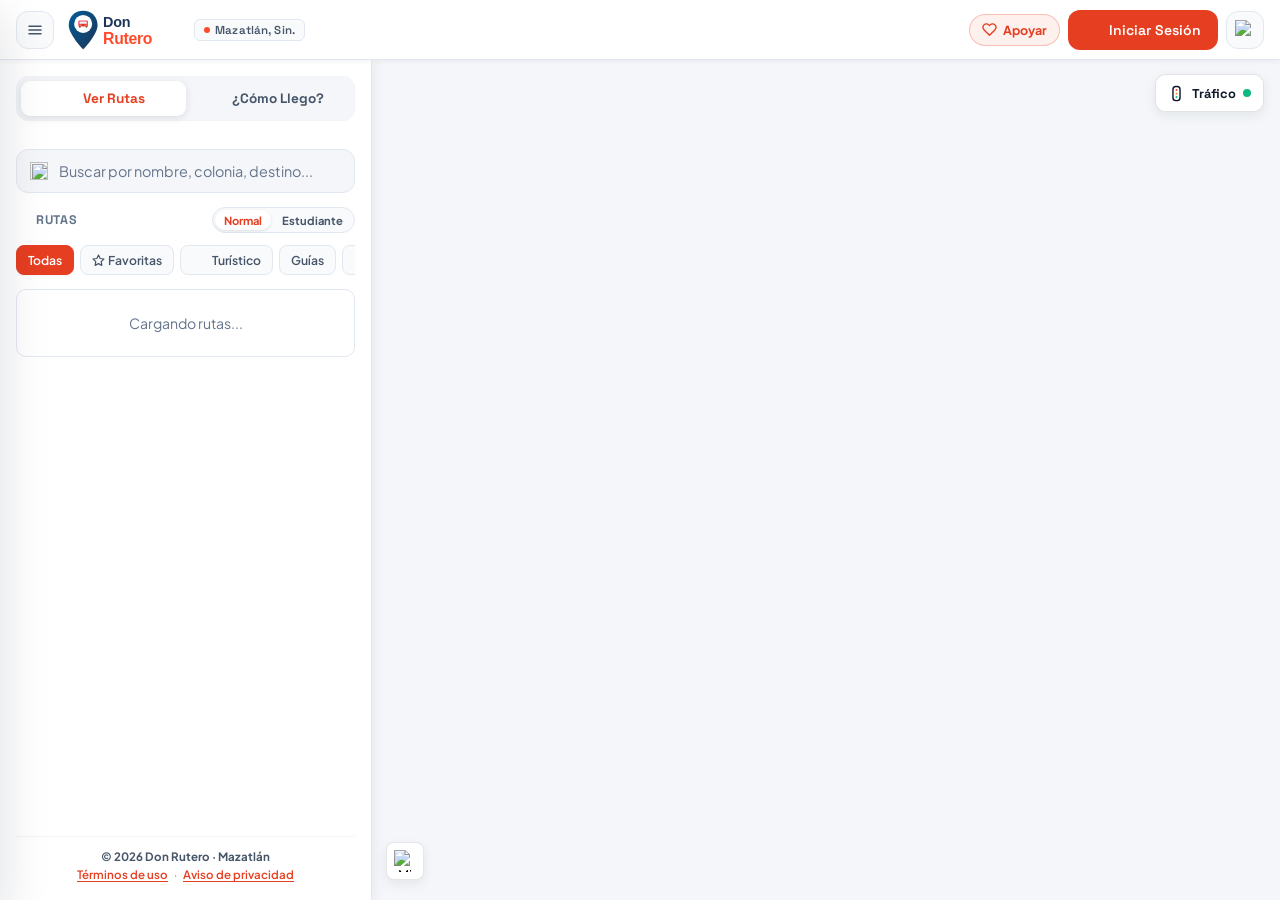
==== commit a9ecbe18: "v1.0 Bloque 1: Auth robusto, SMTP Gmail, DNS MX, recuperacion real y auditoria" ====
--- a/backend/src/main/resources/static/index.html
+++ b/backend/src/main/resources/static/index.html
@@ -60,8 +60,9 @@
                     <img src="assets/icons/ui_escudo.svg" alt="" style="width: 16px; height: 16px;"> Admin
                 </button>
                 <!-- Campana de notificaciones -->
-                <button class="btn-icon" id="btn-notificaciones" title="Notificaciones">
+                <button class="btn-icon" id="btn-notificaciones" title="Notificaciones" style="position:relative;">
                     <img src="assets/icons/ui_campana.svg" alt="Notificaciones" style="width:20px; height:20px;">
+                    <span id="notif-badge" class="notif-badge" style="display:none;">0</span>
                 </button>
             </div>
         </nav>
@@ -112,6 +113,7 @@
                         <button class="pill active" data-filter="all">Todas</button>
                         <button class="pill" data-filter="favoritas"><svg viewBox="0 0 24 24" width="13" height="13" fill="none" stroke="currentColor" stroke-width="2.2" stroke-linecap="round" stroke-linejoin="round" style="vertical-align:-2px;margin-right:3px;"><polygon points="12 2 15.09 8.26 22 9.27 17 14.14 18.18 21.02 12 17.77 5.82 21.02 7 14.14 2 9.27 8.91 8.26 12 2"></polygon></svg>Favoritas</button>
                         <button class="pill" data-filter="turistico"><img src="assets/icons/ui_turistico.svg" alt="" class="pill-icon-svg"> Turístico</button>
+                        <button class="pill" data-filter="guias">Guías</button>
                         <button class="pill" data-filter="centro"><img src="assets/icons/ui_centro.svg" alt="" class="pill-icon-svg"> Centro</button>
                         <button class="pill" data-filter="frecuente"><img src="assets/icons/ui_frecuente.svg" alt="" class="pill-icon-svg"> Frecuentes</button>
                     </div>
@@ -139,6 +141,9 @@
                         <p class="planner-subtitle">
                             Indica tu colonia, lugar o código postal de origen y destino para ver qué camión te lleva.
                         </p>
+
+                        <!-- Atajos personales de 1 toque (Casa / Chamba / Escuela) -->
+                        <div id="planner-shortcuts-row" class="planner-shortcuts-row" aria-label="Mis lugares frecuentes"></div>
                         
                         <!-- Origen Input -->
                         <div class="planner-field">
@@ -218,6 +223,19 @@
                     <p id="detail-desc" class="detail-desc"></p>
                     <div id="detail-meta" class="route-meta" style="margin-bottom:4px;"></div>
 
+                    <!-- Pulso comunitario y compartir ruta -->
+                    <div class="detail-pulse-bar">
+                        <div id="detail-sighting-status" class="detail-sighting-status">Sin avistamientos recientes</div>
+                        <div class="detail-pulse-actions">
+                            <button id="detail-sighting-btn" type="button" class="btn-pulse-sighting" title="Avisar a otros pasajeros que acaba de pasar un camión">
+                                ¡Vi pasar uno!
+                            </button>
+                            <button id="detail-share-btn" type="button" class="btn-pulse-share" title="Compartir esta ruta">
+                                Compartir
+                            </button>
+                        </div>
+                    </div>
+
                     <div>
                         <h3 class="section-title" style="margin-bottom:10px;">Recorrido</h3>
                         <div id="detail-stops-timeline" class="stops-timeline"></div>
@@ -268,8 +286,51 @@
                         <button id="onboard-speed-btn" type="button" class="onboard-ctrl-btn" onclick="cycleOnboardSpeed()">1x</button>
                     </div>
                 </div>
+                <div class="onboard-extra-row">
+                    <button id="onboard-alarm-btn" type="button" class="onboard-mini-btn active" onclick="toggleOnboardAlarm()" title="Vibrar y sonar cuando falte poco para bajar">
+                        <img src="assets/icons/ui_campana.svg" alt="" style="width:13px;height:13px;vertical-align:-2px;"> Alarma bajada: ON
+                    </button>
+                    <button id="onboard-bg-notif-btn" type="button" class="onboard-mini-btn" onclick="toggleOnboardBackgroundNotification()" title="Mostrar progreso en la barra de notificaciones aunque salgas del navegador">
+                        <svg viewBox="0 0 24 24" width="13" height="13" fill="none" stroke="currentColor" stroke-width="2" stroke-linecap="round" stroke-linejoin="round" style="vertical-align:-2px;"><path d="M18 8a6 6 0 0 0-12 0c0 7-3 9-3 9h18s-3-2-3-9"></path><path d="M13.73 21a2 2 0 0 1-3.46 0"></path></svg> Avisar en barra: OFF
+                    </button>
+                </div>
             </div>
         </section>
+
+        <!-- ========== BANNER VIVO DE CIUDAD (EVENTOS / BLOQUEOS >=3) ========== -->
+        <div id="city-live-banner" class="city-live-banner" style="display:none;" role="status" aria-live="polite">
+            <span id="city-live-banner-badge" class="city-live-badge">AVISO</span>
+            <div class="city-live-text" id="city-live-banner-text"></div>
+            <button type="button" id="city-live-banner-more" class="city-live-action">Ver</button>
+            <button type="button" id="city-live-banner-close" class="city-live-close" title="Ocultar banner" aria-label="Ocultar banner">&times;</button>
+        </div>
+
+        <!-- ========== FAB TRÁFICO Y LEYENDA ========== -->
+        <button id="fab-traffic" type="button" class="fab-traffic" title="Mostrar u ocultar tráfico en Mazatlán" aria-pressed="false" onclick="toggleTrafficLayer()">
+            <span class="traffic-fab-icon" aria-hidden="true">
+                <svg viewBox="0 0 24 24" width="17" height="17" fill="none" stroke="currentColor" stroke-width="2" stroke-linecap="round" stroke-linejoin="round">
+                    <rect x="7" y="2" width="10" height="20" rx="4"></rect>
+                    <circle cx="12" cy="7" r="1.4" fill="#EF4444" stroke="none"></circle>
+                    <circle cx="12" cy="12" r="1.4" fill="#F59E0B" stroke="none"></circle>
+                    <circle cx="12" cy="17" r="1.4" fill="#10B981" stroke="none"></circle>
+                </svg>
+            </span>
+            <span class="fab-traffic-label">Tráfico</span>
+            <span id="traffic-status-dot" class="traffic-status-dot level-fluido"></span>
+        </button>
+
+        <div id="traffic-legend" class="traffic-legend" style="display: none;" role="status" aria-live="polite">
+            <div class="traffic-legend-header">
+                <strong id="traffic-legend-period">Flujo en Mazatlán</strong>
+                <span id="traffic-legend-speed" class="traffic-legend-speed"></span>
+            </div>
+            <div class="traffic-legend-scale">
+                <span><i style="background:#10B981;"></i>Fluido</span>
+                <span><i style="background:#F59E0B;"></i>Moderado</span>
+                <span><i style="background:#EF4444;"></i>Lento</span>
+            </div>
+            <div id="traffic-legend-source" class="traffic-legend-source"></div>
+        </div>
 
         <!-- ========== FAB GEOLOCALIZACIÓN ========== -->
         <button id="fab-location" class="fab-location" title="Mi ubicación">
@@ -295,6 +356,43 @@
             </div>
             
             <div id="notifications-feed" style="display: flex; flex-direction: column; gap: 10px; max-height: 360px; overflow-y: auto; padding-right: 4px;">
+                <div id="notifications-live-list" style="display:flex; flex-direction:column; gap:8px;"></div>
+
+                <!-- Pulso en vivo: reportar bloqueo / incidente rápido -->
+                <div class="pulse-report-box">
+                    <div class="pulse-report-head">
+                        <span style="display:inline-flex;align-items:center;gap:6px;">
+                            <img src="assets/icons/ui_alerta_desvio.svg" alt="" style="width:15px;height:15px;flex-shrink:0;">
+                            <span>Reportar bloqueo o incidente vial</span>
+                        </span>
+                        <button type="button" id="toggle-pulse-incident-form" class="pulse-mini-link">+ Reportar ahora</button>
+                    </div>
+                    <form id="pulse-incident-form" style="display:none; flex-direction:column; gap:7px; margin-top:8px;">
+                        <div style="display:grid; grid-template-columns:1fr 1fr; gap:6px;">
+                            <select id="pulse-inc-type" class="form-control" style="font-size:0.76rem; padding:6px 8px;">
+                                <option value="bloqueo">Bloqueo / Calle cerrada</option>
+                                <option value="inundacion">Calle inundada</option>
+                                <option value="desvio">Desvío de ruta</option>
+                                <option value="sin_servicio">Ya no están pasando</option>
+                            </select>
+                            <select id="pulse-inc-zone" class="form-control" style="font-size:0.76rem; padding:6px 8px;">
+                                <option value="malecon">Malecón (Av. Del Mar)</option>
+                                <option value="buelna">Av. Rafael Buelna</option>
+                                <option value="ejercito">Av. Ejército Mexicano</option>
+                                <option value="insurgentes">Av. Insurgentes</option>
+                                <option value="sabalo">Zona Dorada / Sábalo</option>
+                                <option value="leyva">Av. Gabriel Leyva</option>
+                                <option value="centro">Centro / Mercado</option>
+                                <option value="colosio">Blvd. Colosio</option>
+                                <option value="custom">Otra zona...</option>
+                            </select>
+                        </div>
+                        <input type="text" id="pulse-inc-custom-zone" class="form-control" placeholder="Escribe calle o colonia..." style="display:none; font-size:0.76rem; padding:6px 8px;" maxlength="120">
+                        <input type="text" id="pulse-inc-desc" class="form-control" placeholder="Detalle breve (ej. cerrada frente al Acuario)" maxlength="260" style="font-size:0.76rem; padding:6px 8px;">
+                        <button type="submit" class="btn btn-primary" style="padding:7px 10px; font-size:0.78rem;">Enviar reporte en vivo (3 = Alerta)</button>
+                    </form>
+                    <div id="pulse-incidents-list" style="display:flex; flex-direction:column; gap:6px; margin-top:6px;"></div>
+                </div>
                 <div class="notice-card">
                     <div class="notice-icon success">
                         <img src="assets/icons/ui_moneda.svg" alt="">
@@ -356,7 +454,8 @@
                 <form id="change-password-form" style="display: none; flex-direction: column; gap: 8px; padding: 10px; background: var(--bg-surface); border: 1px solid var(--border); border-radius: var(--radius-sm);">
                     <div id="change-pwd-error" style="display: none; font-size: 0.76rem; color: var(--danger); font-weight: 600;"></div>
                     <input type="password" id="current-password-input" class="form-control" placeholder="Contraseña actual" required autocomplete="current-password">
-                    <input type="password" id="new-password-input" class="form-control" placeholder="Nueva contraseña (mín. 8 caracteres)" required autocomplete="new-password">
+                    <input type="password" id="new-password-input" class="form-control" placeholder="Nueva contraseña (8+, mayús, minús, núm, símbolo)" required autocomplete="new-password">
+                    <div id="change-pwd-rules" class="pwd-checklist" aria-live="polite"></div>
                     <input type="password" id="confirm-new-password-input" class="form-control" placeholder="Confirmar nueva contraseña" required autocomplete="new-password">
                     <button type="submit" class="btn btn-primary btn-full" style="padding: 8px 12px; font-size: 0.82rem;">Guardar nueva contraseña</button>
                 </form>
@@ -392,7 +491,7 @@
                     <label for="login-username">Usuario o Correo</label>
                     <div class="input-icon-wrapper">
                         <img src="assets/icons/ui_usuario.svg" class="input-icon" alt="">
-                        <input type="text" id="login-username" class="form-control input-with-icon" placeholder="Tu nombre de usuario" required>
+                        <input type="text" id="login-username" class="form-control input-with-icon" placeholder="Tu usuario o correo" required>
                     </div>
                 </div>
                 <div class="form-group">
@@ -595,28 +694,38 @@
                         <label for="register-email">Correo electrónico</label>
                         <div class="input-icon-wrapper">
                             <img src="assets/icons/ui_correo.svg" class="input-icon" alt="">
-                            <input type="email" id="register-email" class="form-control input-with-icon" placeholder="ejemplo@correo.com" required>
+                            <input type="email" id="register-email" class="form-control input-with-icon" placeholder="ejemplo@correo.com" required autocomplete="email">
+                        </div>
+                        <div id="register-email-hint" class="auth-field-hint" style="display: none;"></div>
+                    </div>
+                    <div class="form-group">
+                        <label for="register-confirm-email">Confirmar correo electrónico</label>
+                        <div class="input-icon-wrapper">
+                            <img src="assets/icons/ui_correo.svg" class="input-icon" alt="">
+                            <input type="email" id="register-confirm-email" class="form-control input-with-icon" placeholder="Repite tu correo (ej. @gmail.com / @upsin.edu.mx)" required autocomplete="off">
                         </div>
                     </div>
                     <div class="form-group">
                         <label for="register-username">Nombre de usuario</label>
                         <div class="input-icon-wrapper">
                             <img src="assets/icons/ui_usuario.svg" class="input-icon" alt="">
-                            <input type="text" id="register-username" class="form-control input-with-icon" placeholder="Ej. juan_perez (3-30 letras, números, . _ -)" required>
-                        </div>
+                            <input type="text" id="register-username" class="form-control input-with-icon" placeholder="Ej. juan_perez" required autocomplete="username">
+                        </div>
+                        <small id="register-username-note" class="auth-input-note">Sin espacios ni acentos (3–30 caracteres: letras, números, . _ -)</small>
                     </div>
                     <div class="form-group">
                         <label for="register-password">Contraseña</label>
                         <div class="input-icon-wrapper">
                             <img src="assets/icons/ui_candado.svg" class="input-icon" alt="">
-                            <input type="password" id="register-password" class="form-control input-with-icon" placeholder="Mínimo 8 caracteres" required>
-                        </div>
+                            <input type="password" id="register-password" class="form-control input-with-icon" placeholder="8+ caracteres, mayús, minús, núm y símbolo" required autocomplete="new-password">
+                        </div>
+                        <div id="register-pwd-rules" class="pwd-checklist" aria-live="polite"></div>
                     </div>
                     <div class="form-group">
                         <label for="register-confirm-password">Confirmar contraseña</label>
                         <div class="input-icon-wrapper">
                             <img src="assets/icons/ui_candado_check.svg" class="input-icon" alt="">
-                            <input type="password" id="register-confirm-password" class="form-control input-with-icon" placeholder="Repite tu contraseña" required>
+                            <input type="password" id="register-confirm-password" class="form-control input-with-icon" placeholder="Repite tu contraseña" required autocomplete="new-password">
                         </div>
                     </div>
                     <button type="submit" id="register-submit-btn" class="btn btn-primary btn-full" style="margin-top:4px;">Siguiente: Verificar correo</button>
@@ -681,16 +790,49 @@
                 <span id="forgot-success-text">Enlace enviado con éxito</span>
             </div>
 
-            <form id="forgot-form" style="display:flex; flex-direction:column; gap:16px;">
-                <div class="form-group">
-                    <label for="forgot-email">Correo electrónico registrado</label>
-                    <div class="input-icon-wrapper">
-                        <img src="assets/icons/ui_correo.svg" class="input-icon" alt="">
-                        <input type="email" id="forgot-email" class="form-control input-with-icon" placeholder="ejemplo@correo.com" required>
-                    </div>
-                </div>
-                <button type="submit" class="btn btn-primary btn-full" style="margin-top:4px;">Enviar código de recuperación</button>
-            </form>
+            <div id="forgot-step-1-email" style="display:flex; flex-direction:column; gap:16px;">
+                <form id="forgot-form" style="display:flex; flex-direction:column; gap:16px;">
+                    <div class="form-group">
+                        <label for="forgot-email">Correo electrónico registrado</label>
+                        <div class="input-icon-wrapper">
+                            <img src="assets/icons/ui_correo.svg" class="input-icon" alt="">
+                            <input type="email" id="forgot-email" class="form-control input-with-icon" placeholder="ejemplo@correo.com" required autocomplete="email">
+                        </div>
+                        <div id="forgot-email-hint" class="auth-field-hint" style="display: none;"></div>
+                    </div>
+                    <button type="submit" class="btn btn-primary btn-full" style="margin-top:4px;">Enviar código de recuperación</button>
+                </form>
+            </div>
+
+            <div id="forgot-step-2-reset" style="display:none; flex-direction:column; gap:14px;">
+                <p class="auth-subtitle">Código enviado a:<br><strong id="forgot-email-display" style="color: var(--primary-dark);"></strong></p>
+                <form id="reset-password-form" style="display:flex; flex-direction:column; gap:14px;">
+                    <div class="form-group" style="text-align: center;">
+                        <label for="reset-code-input" style="font-size: 0.85rem; color: var(--text-secondary);">Código de 6 dígitos:</label>
+                        <input type="text" id="reset-code-input" class="form-control verification-input" placeholder="000000" maxlength="6" required autocomplete="off">
+                    </div>
+                    <div class="form-group">
+                        <label for="reset-new-password">Nueva contraseña</label>
+                        <div class="input-icon-wrapper">
+                            <img src="assets/icons/ui_candado.svg" class="input-icon" alt="">
+                            <input type="password" id="reset-new-password" class="form-control input-with-icon" placeholder="8+ caracteres, mayús, minús, núm y símbolo" required autocomplete="new-password">
+                        </div>
+                        <div id="reset-pwd-rules" class="pwd-checklist" aria-live="polite"></div>
+                    </div>
+                    <div class="form-group">
+                        <label for="reset-confirm-password">Confirmar nueva contraseña</label>
+                        <div class="input-icon-wrapper">
+                            <img src="assets/icons/ui_candado_check.svg" class="input-icon" alt="">
+                            <input type="password" id="reset-confirm-password" class="form-control input-with-icon" placeholder="Repite tu nueva contraseña" required autocomplete="new-password">
+                        </div>
+                    </div>
+                    <button type="submit" class="btn btn-primary btn-full" style="margin-top:4px;">Restablecer contraseña</button>
+                </form>
+                <div class="form-footer" style="margin-top: 2px;">
+                    ¿No te llegó? <a href="#" id="forgot-resend-code">Reenviar código</a>
+                    <br><a href="#" id="forgot-back-step-1" style="font-size: 0.8rem; color: var(--text-muted); display: inline-block; margin-top: 6px;">Usar otro correo</a>
+                </div>
+            </div>
             <div class="form-footer">
                 <a href="#" id="forgot-back-login">Volver a iniciar sesión</a>
             </div>
--- a/backend/src/main/resources/static/css/styles.css
+++ b/backend/src/main/resources/static/css/styles.css
@@ -964,11 +964,11 @@
     right: 20px;
     bottom: 24px;
     width: min(390px, calc(100vw - 40px));
-    background: #0F172A;
-    color: #F8FAFC;
+    background: rgba(255, 255, 255, 0.98);
+    color: var(--text-primary);
     border-radius: var(--radius-md);
-    box-shadow: 0 14px 34px rgba(15, 23, 42, 0.36);
-    border: 1px solid rgba(255, 255, 255, 0.1);
+    box-shadow: 0 12px 32px rgba(15, 23, 42, 0.14);
+    border: 1px solid var(--border);
     overflow: hidden;
     z-index: 950;
 }
@@ -978,10 +978,10 @@
     background: var(--primary);
 }
 .onboard-hud-inner {
-    padding: 13px 15px 12px 15px;
+    padding: 12px 14px 11px 14px;
     display: flex;
     flex-direction: column;
-    gap: 9px;
+    gap: 8px;
 }
 .onboard-hud-top {
     display: flex;
@@ -1001,61 +1001,66 @@
     height: 8px;
     border-radius: 50%;
     background: #10B981;
-    box-shadow: 0 0 0 3px rgba(16, 185, 129, 0.25);
+    box-shadow: 0 0 0 3px rgba(16, 185, 129, 0.22);
     flex-shrink: 0;
 }
 .onboard-mode-badge {
     font-size: 0.65rem;
     font-weight: 800;
-    letter-spacing: 0.06em;
-    color: #34D399;
+    letter-spacing: 0.05em;
+    color: #059669;
+    background: #ECFDF5;
+    padding: 2px 7px;
+    border-radius: 9999px;
 }
 .onboard-route-name {
-    font-size: 0.74rem;
-    font-weight: 700;
-    color: #CBD5E1;
+    font-size: 0.76rem;
+    font-weight: 700;
+    color: var(--text-secondary);
 }
 .onboard-next-stop {
     font-family: var(--font-heading);
-    font-size: 0.94rem;
-    font-weight: 700;
-    color: #FFFFFF;
+    font-size: 0.95rem;
+    font-weight: 700;
+    color: var(--text-primary);
     line-height: 1.3;
 }
 .onboard-next-stop.alert-near {
-    color: #FBBF24;
+    color: #D97706;
 }
 .onboard-alight-info {
-    font-size: 0.74rem;
-    color: #94A3B8;
+    font-size: 0.75rem;
+    color: var(--text-muted);
     margin-top: 2px;
 }
 .onboard-close-btn {
-    border: 1px solid rgba(255, 255, 255, 0.2);
-    background: rgba(255, 255, 255, 0.08);
-    color: #F8FAFC;
-    border-radius: 7px;
-    padding: 4px 10px;
-    font-size: 0.72rem;
+    border: 1px solid var(--border);
+    background: var(--bg-surface);
+    color: var(--text-secondary);
+    border-radius: 8px;
+    padding: 5px 11px;
+    font-size: 0.73rem;
     font-weight: 700;
     cursor: pointer;
     flex-shrink: 0;
+    transition: background 0.15s ease, color 0.15s ease, border-color 0.15s ease;
 }
 .onboard-close-btn:hover {
-    background: rgba(239, 68, 68, 0.25);
-    border-color: rgba(248, 113, 113, 0.5);
+    background: #FEF2F2;
+    border-color: #FECACA;
+    color: #DC2626;
 }
 .onboard-progress-track {
     width: 100%;
     height: 6px;
     border-radius: 9999px;
-    background: rgba(255, 255, 255, 0.14);
+    background: #E2E8F0;
     overflow: hidden;
 }
 .onboard-progress-fill {
     height: 100%;
     border-radius: 9999px;
-    background: linear-gradient(90deg, #10B981, #38BDF8);
+    background: linear-gradient(90deg, #10B981, #0284C7);
     transition: width 0.25s linear;
 }
 .onboard-controls-row {
@@ -1071,9 +1076,9 @@
     gap: 5px;
 }
 .onboard-pill {
-    border: 1px solid rgba(255, 255, 255, 0.16);
-    background: rgba(255, 255, 255, 0.06);
-    color: #CBD5E1;
+    border: 1px solid var(--border);
+    background: var(--bg-surface);
+    color: var(--text-secondary);
     border-radius: 9999px;
     padding: 3px 10px;
     font-size: 0.7rem;
@@ -1086,9 +1091,9 @@
     color: #ffffff;
 }
 .onboard-ctrl-btn {
-    border: 1px solid rgba(255, 255, 255, 0.18);
-    background: rgba(255, 255, 255, 0.1);
-    color: #F8FAFC;
+    border: 1px solid var(--border);
+    background: var(--bg-surface);
+    color: var(--text-primary);
     border-radius: 6px;
     padding: 3px 9px;
     font-size: 0.7rem;
@@ -1096,14 +1101,14 @@
     cursor: pointer;
 }
 .onboard-ctrl-btn:hover {
-    background: rgba(255, 255, 255, 0.2);
+    background: #E2E8F0;
 }
 
 @media (max-width: 768px) {
     .onboard-hud {
-        left: 12px;
-        right: 12px;
-        top: 64px;
+        left: 10px;
+        right: 10px;
+        top: 62px;
         bottom: auto;
         width: auto;
     }
@@ -1286,6 +1291,34 @@
 .btn-primary:hover {
     background: var(--primary-hover);
     box-shadow: var(--shadow-md);
+}
+.btn:disabled,
+.btn.is-loading {
+    opacity: 0.78;
+    cursor: not-allowed;
+    pointer-events: none;
+}
+
+.btn-spinner {
+    width: 15px;
+    height: 15px;
+    border: 2px solid rgba(255, 255, 255, 0.35);
+    border-top-color: currentColor;
+    border-radius: 50%;
+    display: inline-block;
+    flex-shrink: 0;
+    animation: btnSpin 0.7s linear infinite;
+}
+
+@keyframes btnSpin {
+    to { transform: rotate(360deg); }
+}
+
+.auth-resend-disabled {
+    color: var(--text-muted) !important;
+    pointer-events: none;
+    cursor: default;
+    text-decoration: none !important;
 }
 
 .btn-accent {
@@ -1397,6 +1430,144 @@
 }
 
 /* ---------------------------------------------------------
+   BOTÓN Y LEYENDA DE TRÁFICO EN TIEMPO REAL
+   --------------------------------------------------------- */
+.fab-traffic {
+    position: absolute !important;
+    top: 74px !important;
+    right: 16px !important;
+    z-index: 950;
+    height: 38px;
+    padding: 0 12px;
+    border-radius: 10px !important;
+    background: rgba(255, 255, 255, 0.96);
+    border: 1px solid rgba(15, 23, 42, 0.12) !important;
+    box-shadow: var(--shadow-md) !important;
+    display: inline-flex;
+    align-items: center;
+    justify-content: center;
+    gap: 7px;
+    cursor: pointer;
+    font-family: var(--font-heading);
+    font-size: 0.8rem;
+    font-weight: 700;
+    color: var(--text-primary);
+    transition: background 0.15s ease, border-color 0.15s ease, top 0.3s ease, box-shadow 0.15s ease;
+}
+.fab-traffic:hover {
+    background: #ffffff;
+    border-color: var(--primary) !important;
+}
+.fab-traffic.active {
+    background: #EFF6FF;
+    border-color: #2563EB !important;
+    color: #1D4ED8;
+}
+.traffic-fab-icon {
+    display: inline-flex;
+    align-items: center;
+    justify-content: center;
+}
+.traffic-status-dot {
+    width: 8px;
+    height: 8px;
+    border-radius: 50%;
+    flex-shrink: 0;
+}
+.traffic-status-dot.level-fluido { background: #10B981; }
+.traffic-status-dot.level-moderado { background: #F59E0B; }
+.traffic-status-dot.level-lento { background: #EF4444; }
+
+.traffic-legend {
+    position: absolute;
+    top: 120px;
+    right: 16px;
+    z-index: 945;
+    min-width: 205px;
+    max-width: 245px;
+    padding: 9px 11px;
+    border-radius: 12px;
+    background: rgba(255, 255, 255, 0.98);
+    border: 1px solid rgba(15, 23, 42, 0.1);
+    box-shadow: var(--shadow-md);
+    font-size: 0.74rem;
+    color: var(--text-primary);
+    transition: top 0.3s ease;
+}
+.traffic-legend-header {
+    display: flex;
+    align-items: center;
+    justify-content: space-between;
+    gap: 8px;
+    margin-bottom: 5px;
+}
+.traffic-legend-speed {
+    font-weight: 700;
+    color: var(--primary);
+    font-size: 0.72rem;
+}
+.traffic-legend-scale {
+    display: flex;
+    align-items: center;
+    gap: 10px;
+    font-size: 0.71rem;
+    font-weight: 600;
+    color: var(--text-secondary);
+}
+.traffic-legend-scale span {
+    display: inline-flex;
+    align-items: center;
+    gap: 4px;
+}
+.traffic-legend-scale i {
+    width: 9px;
+    height: 4px;
+    border-radius: 99px;
+    display: inline-block;
+}
+.traffic-legend-source {
+    margin-top: 4px;
+    font-size: 0.67rem;
+    color: var(--text-muted);
+}
+
+.trip-traffic-pill {
+    display: inline-flex;
+    align-items: center;
+    gap: 4px;
+    padding: 2px 7px;
+    border-radius: 9999px;
+    font-size: 0.68rem;
+    font-weight: 700;
+}
+.trip-traffic-pill.fluido {
+    background: #ECFDF5;
+    color: #047857;
+}
+.trip-traffic-pill.moderado {
+    background: #FFFBEB;
+    color: #B45309;
+}
+.trip-traffic-pill.lento {
+    background: #FEF2F2;
+    color: #B91C1C;
+}
+
+.trip-traffic-summary {
+    display: flex;
+    align-items: center;
+    justify-content: space-between;
+    gap: 8px;
+    padding: 8px 10px;
+    border-radius: 10px;
+    background: #F8FAFC;
+    border: 1px solid var(--border);
+    font-size: 0.74rem;
+    color: var(--text-secondary);
+    margin-bottom: 4px;
+}
+
+/* ---------------------------------------------------------
    MODAL OVERLAYS
    --------------------------------------------------------- */
 .form-overlay {
@@ -1481,6 +1652,70 @@
     border: 1px solid var(--border) !important;
     box-shadow: var(--shadow-xl) !important;
     padding: 32px 30px 28px 30px !important;
+    max-height: 92vh;
+    overflow-y: auto;
+}
+
+.auth-input-note {
+    display: block;
+    margin-top: 5px;
+    font-size: 0.74rem;
+    color: var(--text-muted);
+    line-height: 1.3;
+}
+
+.auth-field-hint {
+    margin-top: 6px;
+    padding: 7px 10px;
+    border-radius: 8px;
+    background: #FFFBEB;
+    border: 1px solid #FCD34D;
+    color: #92400E;
+    font-size: 0.76rem;
+    font-weight: 600;
+    display: flex;
+    align-items: center;
+    justify-content: space-between;
+    gap: 8px;
+    flex-wrap: wrap;
+}
+
+.auth-typo-btn {
+    border: 1px solid #F59E0B;
+    background: #ffffff;
+    color: #B45309;
+    border-radius: 6px;
+    padding: 3px 8px;
+    font-size: 0.72rem;
+    font-weight: 700;
+    cursor: pointer;
+}
+.auth-typo-btn:hover {
+    background: #FEF3C7;
+}
+
+.pwd-checklist {
+    display: flex;
+    flex-wrap: wrap;
+    gap: 5px;
+    margin-top: 6px;
+}
+
+.pwd-rule {
+    font-size: 0.71rem;
+    font-weight: 600;
+    padding: 2px 8px;
+    border-radius: 999px;
+    background: #F1F5F9;
+    color: #64748B;
+    border: 1px solid #E2E8F0;
+    transition: background 0.15s ease, color 0.15s ease, border-color 0.15s ease;
+}
+
+.pwd-rule.ok {
+    background: #ECFDF5;
+    color: #047857;
+    border-color: #A7F3D0;
 }
 
 .auth-header {
@@ -2394,6 +2629,12 @@
 .rutero-cluster-wrapper {
     background: transparent !important;
     border: none !important;
+    will-change: transform;
+    contain: layout style;
+}
+.physical-stop-marker {
+    will-change: transform;
+    contain: layout style;
 }
 .rutero-cluster {
     display: flex;
@@ -2849,13 +3090,16 @@
         height: 34px;
     }
     .btn-donate-nav {
-        width: 34px;
+        width: auto;
         height: 34px;
-        padding: 0;
+        padding: 0 10px;
+        gap: 5px;
+        font-size: 0.75rem;
         justify-content: center;
     }
     .donate-nav-label {
-        display: none;
+        display: inline;
+        white-space: nowrap;
     }
 
     /* Bottom sheet nativo en vista pública */
@@ -2970,12 +3214,39 @@
         bottom: auto !important;
     }
     body:not(.admin-body) .fab-location {
-        top: 142px !important;
+        top: 158px !important;
         right: 12px !important;
         left: auto !important;
         bottom: auto !important;
         width: 40px;
         height: 40px;
+    }
+    body:not(.admin-body) .fab-traffic {
+        top: 206px !important;
+        right: 12px !important;
+        left: auto !important;
+        bottom: auto !important;
+        width: 40px;
+        height: 40px;
+        padding: 0;
+        border-radius: 8px !important;
+    }
+    body:not(.admin-body) .fab-traffic-label {
+        display: none;
+    }
+    body:not(.admin-body) .fab-traffic .traffic-status-dot {
+        position: absolute;
+        top: 5px;
+        right: 5px;
+        width: 7px;
+        height: 7px;
+    }
+    body:not(.admin-body) .traffic-legend {
+        top: 66px;
+        left: 12px;
+        right: auto;
+        min-width: 175px;
+        max-width: calc(100vw - 74px);
     }
     body:not(.admin-body) .toast {
         top: 64px;
@@ -2991,4 +3262,522 @@
     body:not(.admin-body) .toast.show {
         transform: translateX(-50%) translateY(0);
     }
-}
+    /* En modo "Voy a bordo", desplazar zoom, ubicación y avisos debajo de la tarjeta para no empalmarse */
+    body.onboard-active:not(.admin-body) .leaflet-top.leaflet-left {
+        top: calc(var(--onboard-hud-bottom, 174px) + 6px) !important;
+    }
+    body.onboard-active:not(.admin-body) .fab-location {
+        top: calc(var(--onboard-hud-bottom, 174px) + 100px) !important;
+    }
+    body.onboard-active:not(.admin-body) .fab-traffic {
+        top: calc(var(--onboard-hud-bottom, 174px) + 148px) !important;
+    }
+    body.onboard-active:not(.admin-body) .traffic-legend {
+        top: calc(var(--onboard-hud-bottom, 174px) + 10px) !important;
+        left: 12px !important;
+    }
+    body.onboard-active:not(.admin-body) .toast {
+        top: auto;
+        bottom: 144px;
+        transform: translateX(-50%) translateY(20px);
+    }
+    body.onboard-active:not(.admin-body) .toast.show {
+        transform: translateX(-50%) translateY(0);
+    }
+}
+
+@media (max-width: 440px) {
+    .top-navbar {
+        padding: 0 8px;
+        gap: 4px;
+    }
+    .navbar-logo {
+        height: 28px;
+    }
+    .navbar-actions {
+        gap: 4px;
+    }
+    .btn-donate-nav {
+        padding: 0 8px;
+        font-size: 0.72rem;
+    }
+    .btn-login {
+        padding: 6px 8px;
+        font-size: 0.72rem;
+    }
+    .user-badge {
+        max-width: 72px;
+        padding: 5px 7px;
+        font-size: 0.72rem;
+    }
+    .btn-admin {
+        padding: 5px 7px;
+        font-size: 0.7rem;
+    }
+}
+
+@media (max-width: 350px) {
+    .btn-donate-nav {
+        width: 34px;
+        padding: 0;
+    }
+    .donate-nav-label {
+        display: none;
+    }
+}
+
+/* =========================================================
+   BLOQUE 4: PULSO COMUNITARIO, AVISOS, GUÍAS Y CÁPSULA
+   ========================================================= */
+.notif-badge {
+    position: absolute;
+    top: 3px;
+    right: 3px;
+    min-width: 16px;
+    height: 16px;
+    padding: 0 4px;
+    border-radius: 9999px;
+    background: #EF4444;
+    color: #FFFFFF;
+    font-size: 0.64rem;
+    font-weight: 800;
+    display: inline-flex;
+    align-items: center;
+    justify-content: center;
+    box-shadow: 0 1px 4px rgba(239, 68, 68, 0.45);
+    pointer-events: none;
+}
+
+.city-live-banner {
+    position: absolute;
+    top: 74px;
+    left: 446px;
+    right: 268px;
+    z-index: 940;
+    background: rgba(255, 255, 255, 0.98);
+    border: 1px solid #FDBA74;
+    border-left: 4px solid #F59E0B;
+    border-radius: 12px;
+    padding: 8px 10px;
+    display: flex;
+    align-items: center;
+    gap: 8px;
+    box-shadow: 0 6px 18px rgba(15, 23, 42, 0.12);
+    max-width: 620px;
+}
+.city-live-banner.sev-danger {
+    border-color: #FCA5A5;
+    border-left-color: #DC2626;
+    background: #FEF2F2;
+}
+.city-live-banner.sev-info {
+    border-color: #BFDBFE;
+    border-left-color: #2563EB;
+}
+.city-live-badge {
+    font-size: 0.64rem;
+    font-weight: 800;
+    letter-spacing: 0.04em;
+    padding: 2px 6px;
+    border-radius: 999px;
+    background: #F59E0B;
+    color: #ffffff;
+    flex-shrink: 0;
+}
+.city-live-banner.sev-danger .city-live-badge { background: #DC2626; }
+.city-live-banner.sev-info .city-live-badge { background: #2563EB; }
+.city-live-text {
+    font-size: 0.76rem;
+    font-weight: 600;
+    color: var(--text-primary);
+    flex: 1;
+    min-width: 0;
+    white-space: nowrap;
+    overflow: hidden;
+    text-overflow: ellipsis;
+}
+.city-live-action {
+    border: 1px solid var(--border);
+    background: #ffffff;
+    color: var(--text-primary);
+    font-size: 0.72rem;
+    font-weight: 700;
+    padding: 3px 8px;
+    border-radius: 7px;
+    cursor: pointer;
+    flex-shrink: 0;
+}
+.city-live-close {
+    border: none;
+    background: transparent;
+    color: var(--text-muted);
+    font-size: 1rem;
+    line-height: 1;
+    cursor: pointer;
+    padding: 0 4px;
+    flex-shrink: 0;
+}
+body:has(.sidebar.collapsed) .city-live-banner {
+    left: 62px;
+}
+
+.route-pulse-badge {
+    display: inline-flex;
+    align-items: center;
+    padding: 1px 6px;
+    border-radius: 9999px;
+    background: #ECFDF5;
+    color: #047857;
+    border: 1px solid #A7F3D0;
+    font-size: 0.66rem;
+    font-weight: 700;
+    margin-left: 6px;
+}
+
+.detail-pulse-bar {
+    display: flex;
+    flex-direction: column;
+    gap: 8px;
+    padding: 9px 11px;
+    border-radius: 10px;
+    background: var(--bg-surface);
+    border: 1px solid var(--border);
+    margin: 6px 0 12px 0;
+}
+.detail-sighting-status {
+    font-size: 0.76rem;
+    color: var(--text-secondary);
+    display: flex;
+    align-items: center;
+    gap: 6px;
+}
+.pulse-live-dot-inline {
+    width: 8px;
+    height: 8px;
+    border-radius: 50%;
+    background: #10B981;
+    display: inline-block;
+    box-shadow: 0 0 0 3px rgba(16, 185, 129, 0.2);
+}
+.detail-pulse-actions {
+    display: flex;
+    gap: 8px;
+}
+.btn-pulse-sighting {
+    flex: 1;
+    padding: 7px 10px;
+    border-radius: 8px;
+    border: 1px solid #10B981;
+    background: #ECFDF5;
+    color: #047857;
+    font-size: 0.76rem;
+    font-weight: 700;
+    cursor: pointer;
+}
+.btn-pulse-sighting:hover { background: #D1FAE5; }
+.btn-pulse-share, .btn-trip-share {
+    padding: 7px 11px;
+    border-radius: 8px;
+    border: 1px solid #BFDBFE;
+    background: #EFF6FF;
+    color: #1D4ED8;
+    font-size: 0.76rem;
+    font-weight: 700;
+    cursor: pointer;
+    flex-shrink: 0;
+}
+.btn-pulse-share:hover, .btn-trip-share:hover { background: #DBEAFE; }
+
+.trip-action-row {
+    display: flex;
+    align-items: stretch;
+    gap: 8px;
+    margin-top: 10px;
+}
+.trip-savings-pill {
+    margin-top: 7px;
+    font-size: 0.72rem;
+    font-weight: 600;
+    color: #047857;
+    background: #ECFDF5;
+    border: 1px solid #A7F3D0;
+    padding: 4px 8px;
+    border-radius: 7px;
+}
+
+.planner-shortcuts-row {
+    display: flex;
+    align-items: center;
+    gap: 6px;
+    flex-wrap: wrap;
+    margin-bottom: 10px;
+}
+.shortcut-chip-wrap {
+    display: inline-flex;
+    align-items: center;
+    background: #EFF6FF;
+    border: 1px solid #BFDBFE;
+    border-radius: 9999px;
+    padding-right: 4px;
+}
+.shortcut-chip {
+    display: inline-flex;
+    align-items: center;
+    gap: 4px;
+    padding: 4px 10px;
+    border-radius: 9999px;
+    border: 1px dashed var(--border-strong);
+    background: var(--bg-surface);
+    color: var(--text-secondary);
+    font-size: 0.72rem;
+    font-weight: 700;
+    cursor: pointer;
+}
+.shortcut-chip.is-saved {
+    border: none;
+    background: transparent;
+    color: #1D4ED8;
+    padding-right: 4px;
+}
+.shortcut-clear-btn {
+    border: none;
+    background: transparent;
+    color: #64748B;
+    font-size: 0.85rem;
+    line-height: 1;
+    cursor: pointer;
+    padding: 0 4px;
+}
+
+.onboard-extra-row {
+    display: flex;
+    align-items: center;
+    gap: 6px;
+    margin-top: 2px;
+}
+.onboard-mini-btn {
+    flex: 1;
+    padding: 5px 8px;
+    border-radius: 7px;
+    border: 1px solid var(--border);
+    background: var(--bg-surface);
+    color: var(--text-secondary);
+    font-size: 0.71rem;
+    font-weight: 700;
+    cursor: pointer;
+    white-space: nowrap;
+}
+.onboard-mini-btn.active {
+    border-color: #10B981;
+    background: #ECFDF5;
+    color: #047857;
+}
+
+.guides-intro-banner {
+    background: #EFF6FF;
+    border: 1px solid #BFDBFE;
+    border-radius: 10px;
+    padding: 10px 12px;
+    display: flex;
+    flex-direction: column;
+    gap: 3px;
+    font-size: 0.76rem;
+    color: #1E3A8A;
+}
+.guide-card {
+    background: var(--bg-white);
+    border: 1px solid var(--border);
+    border-radius: 12px;
+    padding: 11px 12px;
+    display: flex;
+    flex-direction: column;
+    gap: 6px;
+}
+.guide-card-top {
+    display: flex;
+    align-items: center;
+    justify-content: space-between;
+    gap: 6px;
+}
+.guide-fare-pill {
+    font-size: 0.7rem;
+    font-weight: 800;
+    background: #0F172A;
+    color: #ffffff;
+    padding: 2px 8px;
+    border-radius: 999px;
+}
+.guide-save-pill {
+    font-size: 0.68rem;
+    font-weight: 700;
+    color: #047857;
+    background: #ECFDF5;
+    padding: 2px 7px;
+    border-radius: 999px;
+}
+.guide-title {
+    margin: 0;
+    font-size: 0.88rem;
+    font-weight: 800;
+    color: var(--text-primary);
+}
+.guide-tip {
+    margin: 0;
+    font-size: 0.76rem;
+    color: var(--text-secondary);
+    line-height: 1.4;
+}
+.btn-guide-launch {
+    border: none;
+    background: var(--primary);
+    color: #ffffff;
+    border-radius: 8px;
+    padding: 7px 10px;
+    font-size: 0.76rem;
+    font-weight: 700;
+    cursor: pointer;
+}
+
+.live-notice-card {
+    border-radius: 10px;
+    padding: 10px 12px;
+    border: 1px solid var(--border);
+    background: var(--bg-surface);
+    display: flex;
+    flex-direction: column;
+    gap: 4px;
+}
+.live-notice-card.sev-danger { background: #FEF2F2; border-color: #FCA5A5; }
+.live-notice-card.sev-warning { background: #FFFBEB; border-color: #FCD34D; }
+.live-notice-card.sev-info { background: #EFF6FF; border-color: #BFDBFE; }
+.live-notice-top {
+    display: flex;
+    justify-content: space-between;
+    align-items: center;
+    font-size: 0.68rem;
+    font-weight: 700;
+    color: var(--text-muted);
+}
+.live-notice-title { margin: 0; font-size: 0.84rem; font-weight: 800; color: var(--text-primary); }
+.live-notice-body { margin: 0; font-size: 0.76rem; color: var(--text-secondary); line-height: 1.38; }
+.live-notice-actions { margin-top: 4px; display: flex; justify-content: flex-end; }
+.btn-pulse-clear {
+    padding: 4px 10px;
+    border-radius: 7px;
+    border: 1px solid #10B981;
+    background: #ECFDF5;
+    color: #047857;
+    font-size: 0.72rem;
+    font-weight: 700;
+    cursor: pointer;
+}
+
+.pulse-report-box {
+    background: var(--bg-surface);
+    border: 1px solid var(--border);
+    border-radius: 10px;
+    padding: 10px 12px;
+}
+.pulse-report-head {
+    display: flex;
+    justify-content: space-between;
+    align-items: center;
+    font-size: 0.78rem;
+    font-weight: 700;
+    color: var(--text-primary);
+}
+.pulse-mini-link {
+    border: none;
+    background: transparent;
+    color: var(--primary);
+    font-size: 0.74rem;
+    font-weight: 700;
+    cursor: pointer;
+    padding: 0;
+}
+.pulse-pending-item {
+    display: flex;
+    align-items: center;
+    justify-content: space-between;
+    gap: 8px;
+    font-size: 0.73rem;
+    color: var(--text-secondary);
+    padding-top: 5px;
+    border-top: 1px dashed var(--border);
+}
+.pulse-progress-pill {
+    display: inline-block;
+    font-size: 0.66rem;
+    font-weight: 800;
+    background: #FEF3C7;
+    color: #92400E;
+    padding: 1px 6px;
+    border-radius: 999px;
+    margin-left: 4px;
+}
+.pulse-empty-hint {
+    font-size: 0.75rem;
+    color: var(--text-muted);
+    padding: 4px 2px;
+}
+
+.pulse-pin-badge {
+    width: 30px;
+    height: 30px;
+    border-radius: 50%;
+    background: #ffffff;
+    border: 2.5px solid var(--pin-color, #DC2626);
+    box-shadow: 0 3px 10px rgba(15, 23, 42, 0.28);
+    display: flex;
+    align-items: center;
+    justify-content: center;
+    font-size: 0.9rem;
+}
+.pulse-pin-badge.is-confirmed {
+    background: var(--pin-color, #DC2626);
+}
+.pulse-sighting-pill {
+    display: inline-flex;
+    align-items: center;
+    gap: 5px;
+    padding: 3px 8px;
+    border-radius: 999px;
+    background: #FFFFFF;
+    color: #065F46;
+    border: 2px solid #059669;
+    font-size: 0.7rem;
+    font-weight: 800;
+    white-space: nowrap;
+    box-shadow: 0 3px 10px rgba(15, 23, 42, 0.25);
+    transform: translate(-50%, -50%);
+}
+.pulse-sighting-pill.is-focused {
+    background: #059669;
+    color: #FFFFFF;
+    border-color: #FFFFFF;
+}
+.pulse-locate-link {
+    background: none;
+    border: none;
+    padding: 0 0 0 6px;
+    color: #047857;
+    font-size: 0.73rem;
+    font-weight: 700;
+    text-decoration: underline;
+    cursor: pointer;
+}
+
+@media (max-width: 768px) {
+    .city-live-banner {
+        top: 66px;
+        left: 12px;
+        right: 60px;
+        padding: 6px 8px;
+    }
+    body:not(.admin-body):has(.city-live-banner[style*="flex"]) .traffic-legend {
+        top: 111px;
+    }
+    body.onboard-active .city-live-banner {
+        display: none !important;
+    }
+}
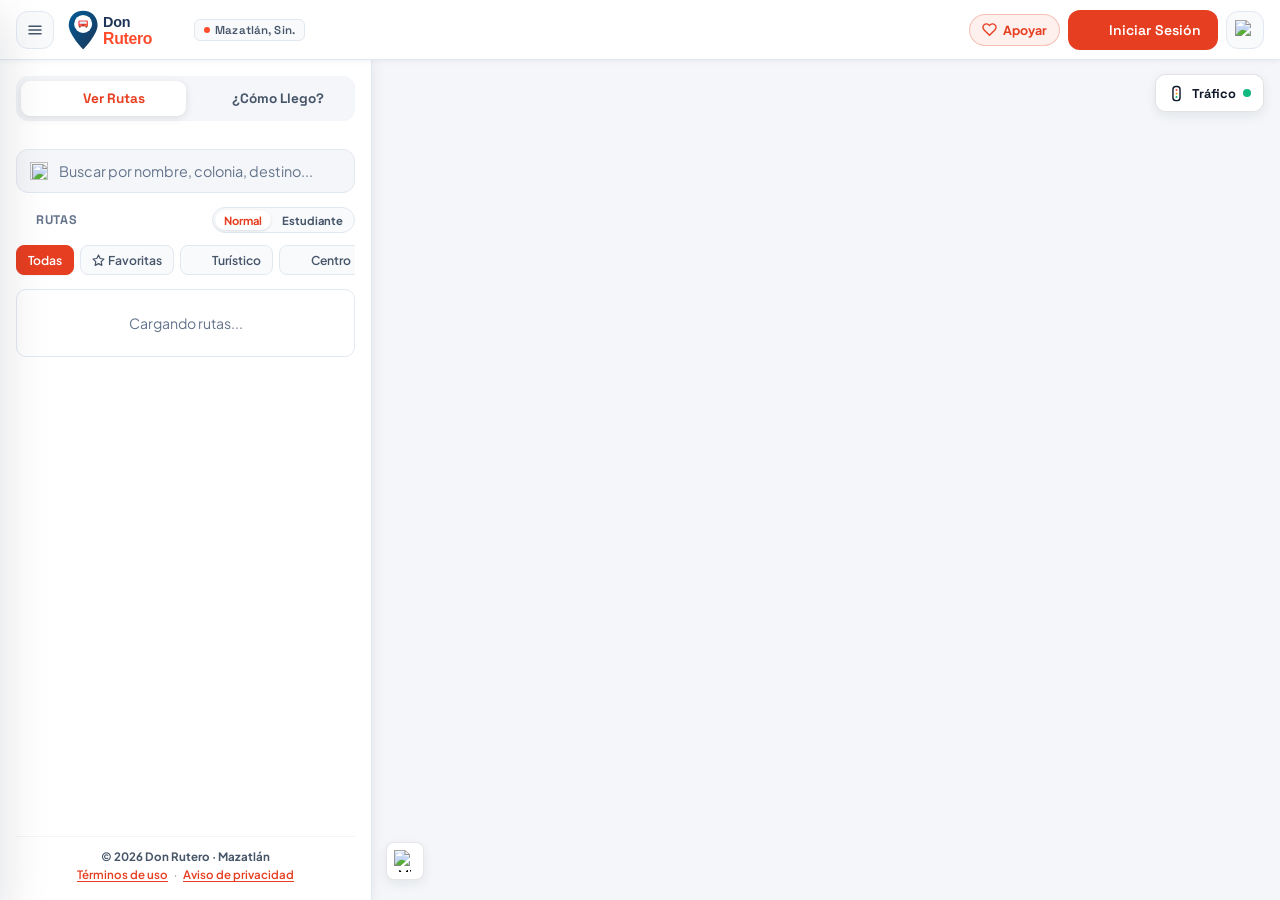
==== commit 16131590: "feat(traffic): bloque 3 motor hibrido de trafico real y corredores viales OSRM # Conflicts: #	.env.e" ====
--- a/backend/src/main/resources/static/index.html
+++ b/backend/src/main/resources/static/index.html
@@ -60,9 +60,8 @@
                     <img src="assets/icons/ui_escudo.svg" alt="" style="width: 16px; height: 16px;"> Admin
                 </button>
                 <!-- Campana de notificaciones -->
-                <button class="btn-icon" id="btn-notificaciones" title="Notificaciones" style="position:relative;">
+                <button class="btn-icon" id="btn-notificaciones" title="Notificaciones">
                     <img src="assets/icons/ui_campana.svg" alt="Notificaciones" style="width:20px; height:20px;">
-                    <span id="notif-badge" class="notif-badge" style="display:none;">0</span>
                 </button>
             </div>
         </nav>
@@ -113,7 +112,6 @@
                         <button class="pill active" data-filter="all">Todas</button>
                         <button class="pill" data-filter="favoritas"><svg viewBox="0 0 24 24" width="13" height="13" fill="none" stroke="currentColor" stroke-width="2.2" stroke-linecap="round" stroke-linejoin="round" style="vertical-align:-2px;margin-right:3px;"><polygon points="12 2 15.09 8.26 22 9.27 17 14.14 18.18 21.02 12 17.77 5.82 21.02 7 14.14 2 9.27 8.91 8.26 12 2"></polygon></svg>Favoritas</button>
                         <button class="pill" data-filter="turistico"><img src="assets/icons/ui_turistico.svg" alt="" class="pill-icon-svg"> Turístico</button>
-                        <button class="pill" data-filter="guias">Guías</button>
                         <button class="pill" data-filter="centro"><img src="assets/icons/ui_centro.svg" alt="" class="pill-icon-svg"> Centro</button>
                         <button class="pill" data-filter="frecuente"><img src="assets/icons/ui_frecuente.svg" alt="" class="pill-icon-svg"> Frecuentes</button>
                     </div>
@@ -141,9 +139,6 @@
                         <p class="planner-subtitle">
                             Indica tu colonia, lugar o código postal de origen y destino para ver qué camión te lleva.
                         </p>
-
-                        <!-- Atajos personales de 1 toque (Casa / Chamba / Escuela) -->
-                        <div id="planner-shortcuts-row" class="planner-shortcuts-row" aria-label="Mis lugares frecuentes"></div>
                         
                         <!-- Origen Input -->
                         <div class="planner-field">
@@ -223,19 +218,6 @@
                     <p id="detail-desc" class="detail-desc"></p>
                     <div id="detail-meta" class="route-meta" style="margin-bottom:4px;"></div>
 
-                    <!-- Pulso comunitario y compartir ruta -->
-                    <div class="detail-pulse-bar">
-                        <div id="detail-sighting-status" class="detail-sighting-status">Sin avistamientos recientes</div>
-                        <div class="detail-pulse-actions">
-                            <button id="detail-sighting-btn" type="button" class="btn-pulse-sighting" title="Avisar a otros pasajeros que acaba de pasar un camión">
-                                ¡Vi pasar uno!
-                            </button>
-                            <button id="detail-share-btn" type="button" class="btn-pulse-share" title="Compartir esta ruta">
-                                Compartir
-                            </button>
-                        </div>
-                    </div>
-
                     <div>
                         <h3 class="section-title" style="margin-bottom:10px;">Recorrido</h3>
                         <div id="detail-stops-timeline" class="stops-timeline"></div>
@@ -286,24 +268,8 @@
                         <button id="onboard-speed-btn" type="button" class="onboard-ctrl-btn" onclick="cycleOnboardSpeed()">1x</button>
                     </div>
                 </div>
-                <div class="onboard-extra-row">
-                    <button id="onboard-alarm-btn" type="button" class="onboard-mini-btn active" onclick="toggleOnboardAlarm()" title="Vibrar y sonar cuando falte poco para bajar">
-                        <img src="assets/icons/ui_campana.svg" alt="" style="width:13px;height:13px;vertical-align:-2px;"> Alarma bajada: ON
-                    </button>
-                    <button id="onboard-bg-notif-btn" type="button" class="onboard-mini-btn" onclick="toggleOnboardBackgroundNotification()" title="Mostrar progreso en la barra de notificaciones aunque salgas del navegador">
-                        <svg viewBox="0 0 24 24" width="13" height="13" fill="none" stroke="currentColor" stroke-width="2" stroke-linecap="round" stroke-linejoin="round" style="vertical-align:-2px;"><path d="M18 8a6 6 0 0 0-12 0c0 7-3 9-3 9h18s-3-2-3-9"></path><path d="M13.73 21a2 2 0 0 1-3.46 0"></path></svg> Avisar en barra: OFF
-                    </button>
-                </div>
             </div>
         </section>
-
-        <!-- ========== BANNER VIVO DE CIUDAD (EVENTOS / BLOQUEOS >=3) ========== -->
-        <div id="city-live-banner" class="city-live-banner" style="display:none;" role="status" aria-live="polite">
-            <span id="city-live-banner-badge" class="city-live-badge">AVISO</span>
-            <div class="city-live-text" id="city-live-banner-text"></div>
-            <button type="button" id="city-live-banner-more" class="city-live-action">Ver</button>
-            <button type="button" id="city-live-banner-close" class="city-live-close" title="Ocultar banner" aria-label="Ocultar banner">&times;</button>
-        </div>
 
         <!-- ========== FAB TRÁFICO Y LEYENDA ========== -->
         <button id="fab-traffic" type="button" class="fab-traffic" title="Mostrar u ocultar tráfico en Mazatlán" aria-pressed="false" onclick="toggleTrafficLayer()">
@@ -356,43 +322,6 @@
             </div>
             
             <div id="notifications-feed" style="display: flex; flex-direction: column; gap: 10px; max-height: 360px; overflow-y: auto; padding-right: 4px;">
-                <div id="notifications-live-list" style="display:flex; flex-direction:column; gap:8px;"></div>
-
-                <!-- Pulso en vivo: reportar bloqueo / incidente rápido -->
-                <div class="pulse-report-box">
-                    <div class="pulse-report-head">
-                        <span style="display:inline-flex;align-items:center;gap:6px;">
-                            <img src="assets/icons/ui_alerta_desvio.svg" alt="" style="width:15px;height:15px;flex-shrink:0;">
-                            <span>Reportar bloqueo o incidente vial</span>
-                        </span>
-                        <button type="button" id="toggle-pulse-incident-form" class="pulse-mini-link">+ Reportar ahora</button>
-                    </div>
-                    <form id="pulse-incident-form" style="display:none; flex-direction:column; gap:7px; margin-top:8px;">
-                        <div style="display:grid; grid-template-columns:1fr 1fr; gap:6px;">
-                            <select id="pulse-inc-type" class="form-control" style="font-size:0.76rem; padding:6px 8px;">
-                                <option value="bloqueo">Bloqueo / Calle cerrada</option>
-                                <option value="inundacion">Calle inundada</option>
-                                <option value="desvio">Desvío de ruta</option>
-                                <option value="sin_servicio">Ya no están pasando</option>
-                            </select>
-                            <select id="pulse-inc-zone" class="form-control" style="font-size:0.76rem; padding:6px 8px;">
-                                <option value="malecon">Malecón (Av. Del Mar)</option>
-                                <option value="buelna">Av. Rafael Buelna</option>
-                                <option value="ejercito">Av. Ejército Mexicano</option>
-                                <option value="insurgentes">Av. Insurgentes</option>
-                                <option value="sabalo">Zona Dorada / Sábalo</option>
-                                <option value="leyva">Av. Gabriel Leyva</option>
-                                <option value="centro">Centro / Mercado</option>
-                                <option value="colosio">Blvd. Colosio</option>
-                                <option value="custom">Otra zona...</option>
-                            </select>
-                        </div>
-                        <input type="text" id="pulse-inc-custom-zone" class="form-control" placeholder="Escribe calle o colonia..." style="display:none; font-size:0.76rem; padding:6px 8px;" maxlength="120">
-                        <input type="text" id="pulse-inc-desc" class="form-control" placeholder="Detalle breve (ej. cerrada frente al Acuario)" maxlength="260" style="font-size:0.76rem; padding:6px 8px;">
-                        <button type="submit" class="btn btn-primary" style="padding:7px 10px; font-size:0.78rem;">Enviar reporte en vivo (3 = Alerta)</button>
-                    </form>
-                    <div id="pulse-incidents-list" style="display:flex; flex-direction:column; gap:6px; margin-top:6px;"></div>
-                </div>
                 <div class="notice-card">
                     <div class="notice-icon success">
                         <img src="assets/icons/ui_moneda.svg" alt="">
@@ -454,8 +383,7 @@
                 <form id="change-password-form" style="display: none; flex-direction: column; gap: 8px; padding: 10px; background: var(--bg-surface); border: 1px solid var(--border); border-radius: var(--radius-sm);">
                     <div id="change-pwd-error" style="display: none; font-size: 0.76rem; color: var(--danger); font-weight: 600;"></div>
                     <input type="password" id="current-password-input" class="form-control" placeholder="Contraseña actual" required autocomplete="current-password">
-                    <input type="password" id="new-password-input" class="form-control" placeholder="Nueva contraseña (8+, mayús, minús, núm, símbolo)" required autocomplete="new-password">
-                    <div id="change-pwd-rules" class="pwd-checklist" aria-live="polite"></div>
+                    <input type="password" id="new-password-input" class="form-control" placeholder="Nueva contraseña (mín. 8 caracteres)" required autocomplete="new-password">
                     <input type="password" id="confirm-new-password-input" class="form-control" placeholder="Confirmar nueva contraseña" required autocomplete="new-password">
                     <button type="submit" class="btn btn-primary btn-full" style="padding: 8px 12px; font-size: 0.82rem;">Guardar nueva contraseña</button>
                 </form>
@@ -491,7 +419,7 @@
                     <label for="login-username">Usuario o Correo</label>
                     <div class="input-icon-wrapper">
                         <img src="assets/icons/ui_usuario.svg" class="input-icon" alt="">
-                        <input type="text" id="login-username" class="form-control input-with-icon" placeholder="Tu usuario o correo" required>
+                        <input type="text" id="login-username" class="form-control input-with-icon" placeholder="Tu nombre de usuario" required>
                     </div>
                 </div>
                 <div class="form-group">
@@ -694,38 +622,28 @@
                         <label for="register-email">Correo electrónico</label>
                         <div class="input-icon-wrapper">
                             <img src="assets/icons/ui_correo.svg" class="input-icon" alt="">
-                            <input type="email" id="register-email" class="form-control input-with-icon" placeholder="ejemplo@correo.com" required autocomplete="email">
-                        </div>
-                        <div id="register-email-hint" class="auth-field-hint" style="display: none;"></div>
-                    </div>
-                    <div class="form-group">
-                        <label for="register-confirm-email">Confirmar correo electrónico</label>
-                        <div class="input-icon-wrapper">
-                            <img src="assets/icons/ui_correo.svg" class="input-icon" alt="">
-                            <input type="email" id="register-confirm-email" class="form-control input-with-icon" placeholder="Repite tu correo (ej. @gmail.com / @upsin.edu.mx)" required autocomplete="off">
+                            <input type="email" id="register-email" class="form-control input-with-icon" placeholder="ejemplo@correo.com" required>
                         </div>
                     </div>
                     <div class="form-group">
                         <label for="register-username">Nombre de usuario</label>
                         <div class="input-icon-wrapper">
                             <img src="assets/icons/ui_usuario.svg" class="input-icon" alt="">
-                            <input type="text" id="register-username" class="form-control input-with-icon" placeholder="Ej. juan_perez" required autocomplete="username">
-                        </div>
-                        <small id="register-username-note" class="auth-input-note">Sin espacios ni acentos (3–30 caracteres: letras, números, . _ -)</small>
+                            <input type="text" id="register-username" class="form-control input-with-icon" placeholder="Ej. juan_perez (3-30 letras, números, . _ -)" required>
+                        </div>
                     </div>
                     <div class="form-group">
                         <label for="register-password">Contraseña</label>
                         <div class="input-icon-wrapper">
                             <img src="assets/icons/ui_candado.svg" class="input-icon" alt="">
-                            <input type="password" id="register-password" class="form-control input-with-icon" placeholder="8+ caracteres, mayús, minús, núm y símbolo" required autocomplete="new-password">
-                        </div>
-                        <div id="register-pwd-rules" class="pwd-checklist" aria-live="polite"></div>
+                            <input type="password" id="register-password" class="form-control input-with-icon" placeholder="Mínimo 8 caracteres" required>
+                        </div>
                     </div>
                     <div class="form-group">
                         <label for="register-confirm-password">Confirmar contraseña</label>
                         <div class="input-icon-wrapper">
                             <img src="assets/icons/ui_candado_check.svg" class="input-icon" alt="">
-                            <input type="password" id="register-confirm-password" class="form-control input-with-icon" placeholder="Repite tu contraseña" required autocomplete="new-password">
+                            <input type="password" id="register-confirm-password" class="form-control input-with-icon" placeholder="Repite tu contraseña" required>
                         </div>
                     </div>
                     <button type="submit" id="register-submit-btn" class="btn btn-primary btn-full" style="margin-top:4px;">Siguiente: Verificar correo</button>
@@ -790,49 +708,16 @@
                 <span id="forgot-success-text">Enlace enviado con éxito</span>
             </div>
 
-            <div id="forgot-step-1-email" style="display:flex; flex-direction:column; gap:16px;">
-                <form id="forgot-form" style="display:flex; flex-direction:column; gap:16px;">
-                    <div class="form-group">
-                        <label for="forgot-email">Correo electrónico registrado</label>
-                        <div class="input-icon-wrapper">
-                            <img src="assets/icons/ui_correo.svg" class="input-icon" alt="">
-                            <input type="email" id="forgot-email" class="form-control input-with-icon" placeholder="ejemplo@correo.com" required autocomplete="email">
-                        </div>
-                        <div id="forgot-email-hint" class="auth-field-hint" style="display: none;"></div>
-                    </div>
-                    <button type="submit" class="btn btn-primary btn-full" style="margin-top:4px;">Enviar código de recuperación</button>
-                </form>
-            </div>
-
-            <div id="forgot-step-2-reset" style="display:none; flex-direction:column; gap:14px;">
-                <p class="auth-subtitle">Código enviado a:<br><strong id="forgot-email-display" style="color: var(--primary-dark);"></strong></p>
-                <form id="reset-password-form" style="display:flex; flex-direction:column; gap:14px;">
-                    <div class="form-group" style="text-align: center;">
-                        <label for="reset-code-input" style="font-size: 0.85rem; color: var(--text-secondary);">Código de 6 dígitos:</label>
-                        <input type="text" id="reset-code-input" class="form-control verification-input" placeholder="000000" maxlength="6" required autocomplete="off">
-                    </div>
-                    <div class="form-group">
-                        <label for="reset-new-password">Nueva contraseña</label>
-                        <div class="input-icon-wrapper">
-                            <img src="assets/icons/ui_candado.svg" class="input-icon" alt="">
-                            <input type="password" id="reset-new-password" class="form-control input-with-icon" placeholder="8+ caracteres, mayús, minús, núm y símbolo" required autocomplete="new-password">
-                        </div>
-                        <div id="reset-pwd-rules" class="pwd-checklist" aria-live="polite"></div>
-                    </div>
-                    <div class="form-group">
-                        <label for="reset-confirm-password">Confirmar nueva contraseña</label>
-                        <div class="input-icon-wrapper">
-                            <img src="assets/icons/ui_candado_check.svg" class="input-icon" alt="">
-                            <input type="password" id="reset-confirm-password" class="form-control input-with-icon" placeholder="Repite tu nueva contraseña" required autocomplete="new-password">
-                        </div>
-                    </div>
-                    <button type="submit" class="btn btn-primary btn-full" style="margin-top:4px;">Restablecer contraseña</button>
-                </form>
-                <div class="form-footer" style="margin-top: 2px;">
-                    ¿No te llegó? <a href="#" id="forgot-resend-code">Reenviar código</a>
-                    <br><a href="#" id="forgot-back-step-1" style="font-size: 0.8rem; color: var(--text-muted); display: inline-block; margin-top: 6px;">Usar otro correo</a>
-                </div>
-            </div>
+            <form id="forgot-form" style="display:flex; flex-direction:column; gap:16px;">
+                <div class="form-group">
+                    <label for="forgot-email">Correo electrónico registrado</label>
+                    <div class="input-icon-wrapper">
+                        <img src="assets/icons/ui_correo.svg" class="input-icon" alt="">
+                        <input type="email" id="forgot-email" class="form-control input-with-icon" placeholder="ejemplo@correo.com" required>
+                    </div>
+                </div>
+                <button type="submit" class="btn btn-primary btn-full" style="margin-top:4px;">Enviar código de recuperación</button>
+            </form>
             <div class="form-footer">
                 <a href="#" id="forgot-back-login">Volver a iniciar sesión</a>
             </div>
--- a/backend/src/main/resources/static/css/styles.css
+++ b/backend/src/main/resources/static/css/styles.css
@@ -964,11 +964,13 @@
     right: 20px;
     bottom: 24px;
     width: min(390px, calc(100vw - 40px));
-    background: rgba(255, 255, 255, 0.98);
+    background: rgba(255, 255, 255, 0.96);
     color: var(--text-primary);
     border-radius: var(--radius-md);
     box-shadow: 0 12px 32px rgba(15, 23, 42, 0.14);
     border: 1px solid var(--border);
+    backdrop-filter: blur(10px);
+    -webkit-backdrop-filter: blur(10px);
     overflow: hidden;
     z-index: 950;
 }
@@ -1291,34 +1293,6 @@
 .btn-primary:hover {
     background: var(--primary-hover);
     box-shadow: var(--shadow-md);
-}
-.btn:disabled,
-.btn.is-loading {
-    opacity: 0.78;
-    cursor: not-allowed;
-    pointer-events: none;
-}
-
-.btn-spinner {
-    width: 15px;
-    height: 15px;
-    border: 2px solid rgba(255, 255, 255, 0.35);
-    border-top-color: currentColor;
-    border-radius: 50%;
-    display: inline-block;
-    flex-shrink: 0;
-    animation: btnSpin 0.7s linear infinite;
-}
-
-@keyframes btnSpin {
-    to { transform: rotate(360deg); }
-}
-
-.auth-resend-disabled {
-    color: var(--text-muted) !important;
-    pointer-events: none;
-    cursor: default;
-    text-decoration: none !important;
 }
 
 .btn-accent {
@@ -1487,7 +1461,9 @@
     max-width: 245px;
     padding: 9px 11px;
     border-radius: 12px;
-    background: rgba(255, 255, 255, 0.98);
+    background: rgba(255, 255, 255, 0.96);
+    backdrop-filter: blur(8px);
+    -webkit-backdrop-filter: blur(8px);
     border: 1px solid rgba(15, 23, 42, 0.1);
     box-shadow: var(--shadow-md);
     font-size: 0.74rem;
@@ -1652,70 +1628,6 @@
     border: 1px solid var(--border) !important;
     box-shadow: var(--shadow-xl) !important;
     padding: 32px 30px 28px 30px !important;
-    max-height: 92vh;
-    overflow-y: auto;
-}
-
-.auth-input-note {
-    display: block;
-    margin-top: 5px;
-    font-size: 0.74rem;
-    color: var(--text-muted);
-    line-height: 1.3;
-}
-
-.auth-field-hint {
-    margin-top: 6px;
-    padding: 7px 10px;
-    border-radius: 8px;
-    background: #FFFBEB;
-    border: 1px solid #FCD34D;
-    color: #92400E;
-    font-size: 0.76rem;
-    font-weight: 600;
-    display: flex;
-    align-items: center;
-    justify-content: space-between;
-    gap: 8px;
-    flex-wrap: wrap;
-}
-
-.auth-typo-btn {
-    border: 1px solid #F59E0B;
-    background: #ffffff;
-    color: #B45309;
-    border-radius: 6px;
-    padding: 3px 8px;
-    font-size: 0.72rem;
-    font-weight: 700;
-    cursor: pointer;
-}
-.auth-typo-btn:hover {
-    background: #FEF3C7;
-}
-
-.pwd-checklist {
-    display: flex;
-    flex-wrap: wrap;
-    gap: 5px;
-    margin-top: 6px;
-}
-
-.pwd-rule {
-    font-size: 0.71rem;
-    font-weight: 600;
-    padding: 2px 8px;
-    border-radius: 999px;
-    background: #F1F5F9;
-    color: #64748B;
-    border: 1px solid #E2E8F0;
-    transition: background 0.15s ease, color 0.15s ease, border-color 0.15s ease;
-}
-
-.pwd-rule.ok {
-    background: #ECFDF5;
-    color: #047857;
-    border-color: #A7F3D0;
 }
 
 .auth-header {
@@ -2629,12 +2541,6 @@
 .rutero-cluster-wrapper {
     background: transparent !important;
     border: none !important;
-    will-change: transform;
-    contain: layout style;
-}
-.physical-stop-marker {
-    will-change: transform;
-    contain: layout style;
 }
 .rutero-cluster {
     display: flex;
@@ -3325,459 +3231,3 @@
         display: none;
     }
 }
-
-/* =========================================================
-   BLOQUE 4: PULSO COMUNITARIO, AVISOS, GUÍAS Y CÁPSULA
-   ========================================================= */
-.notif-badge {
-    position: absolute;
-    top: 3px;
-    right: 3px;
-    min-width: 16px;
-    height: 16px;
-    padding: 0 4px;
-    border-radius: 9999px;
-    background: #EF4444;
-    color: #FFFFFF;
-    font-size: 0.64rem;
-    font-weight: 800;
-    display: inline-flex;
-    align-items: center;
-    justify-content: center;
-    box-shadow: 0 1px 4px rgba(239, 68, 68, 0.45);
-    pointer-events: none;
-}
-
-.city-live-banner {
-    position: absolute;
-    top: 74px;
-    left: 446px;
-    right: 268px;
-    z-index: 940;
-    background: rgba(255, 255, 255, 0.98);
-    border: 1px solid #FDBA74;
-    border-left: 4px solid #F59E0B;
-    border-radius: 12px;
-    padding: 8px 10px;
-    display: flex;
-    align-items: center;
-    gap: 8px;
-    box-shadow: 0 6px 18px rgba(15, 23, 42, 0.12);
-    max-width: 620px;
-}
-.city-live-banner.sev-danger {
-    border-color: #FCA5A5;
-    border-left-color: #DC2626;
-    background: #FEF2F2;
-}
-.city-live-banner.sev-info {
-    border-color: #BFDBFE;
-    border-left-color: #2563EB;
-}
-.city-live-badge {
-    font-size: 0.64rem;
-    font-weight: 800;
-    letter-spacing: 0.04em;
-    padding: 2px 6px;
-    border-radius: 999px;
-    background: #F59E0B;
-    color: #ffffff;
-    flex-shrink: 0;
-}
-.city-live-banner.sev-danger .city-live-badge { background: #DC2626; }
-.city-live-banner.sev-info .city-live-badge { background: #2563EB; }
-.city-live-text {
-    font-size: 0.76rem;
-    font-weight: 600;
-    color: var(--text-primary);
-    flex: 1;
-    min-width: 0;
-    white-space: nowrap;
-    overflow: hidden;
-    text-overflow: ellipsis;
-}
-.city-live-action {
-    border: 1px solid var(--border);
-    background: #ffffff;
-    color: var(--text-primary);
-    font-size: 0.72rem;
-    font-weight: 700;
-    padding: 3px 8px;
-    border-radius: 7px;
-    cursor: pointer;
-    flex-shrink: 0;
-}
-.city-live-close {
-    border: none;
-    background: transparent;
-    color: var(--text-muted);
-    font-size: 1rem;
-    line-height: 1;
-    cursor: pointer;
-    padding: 0 4px;
-    flex-shrink: 0;
-}
-body:has(.sidebar.collapsed) .city-live-banner {
-    left: 62px;
-}
-
-.route-pulse-badge {
-    display: inline-flex;
-    align-items: center;
-    padding: 1px 6px;
-    border-radius: 9999px;
-    background: #ECFDF5;
-    color: #047857;
-    border: 1px solid #A7F3D0;
-    font-size: 0.66rem;
-    font-weight: 700;
-    margin-left: 6px;
-}
-
-.detail-pulse-bar {
-    display: flex;
-    flex-direction: column;
-    gap: 8px;
-    padding: 9px 11px;
-    border-radius: 10px;
-    background: var(--bg-surface);
-    border: 1px solid var(--border);
-    margin: 6px 0 12px 0;
-}
-.detail-sighting-status {
-    font-size: 0.76rem;
-    color: var(--text-secondary);
-    display: flex;
-    align-items: center;
-    gap: 6px;
-}
-.pulse-live-dot-inline {
-    width: 8px;
-    height: 8px;
-    border-radius: 50%;
-    background: #10B981;
-    display: inline-block;
-    box-shadow: 0 0 0 3px rgba(16, 185, 129, 0.2);
-}
-.detail-pulse-actions {
-    display: flex;
-    gap: 8px;
-}
-.btn-pulse-sighting {
-    flex: 1;
-    padding: 7px 10px;
-    border-radius: 8px;
-    border: 1px solid #10B981;
-    background: #ECFDF5;
-    color: #047857;
-    font-size: 0.76rem;
-    font-weight: 700;
-    cursor: pointer;
-}
-.btn-pulse-sighting:hover { background: #D1FAE5; }
-.btn-pulse-share, .btn-trip-share {
-    padding: 7px 11px;
-    border-radius: 8px;
-    border: 1px solid #BFDBFE;
-    background: #EFF6FF;
-    color: #1D4ED8;
-    font-size: 0.76rem;
-    font-weight: 700;
-    cursor: pointer;
-    flex-shrink: 0;
-}
-.btn-pulse-share:hover, .btn-trip-share:hover { background: #DBEAFE; }
-
-.trip-action-row {
-    display: flex;
-    align-items: stretch;
-    gap: 8px;
-    margin-top: 10px;
-}
-.trip-savings-pill {
-    margin-top: 7px;
-    font-size: 0.72rem;
-    font-weight: 600;
-    color: #047857;
-    background: #ECFDF5;
-    border: 1px solid #A7F3D0;
-    padding: 4px 8px;
-    border-radius: 7px;
-}
-
-.planner-shortcuts-row {
-    display: flex;
-    align-items: center;
-    gap: 6px;
-    flex-wrap: wrap;
-    margin-bottom: 10px;
-}
-.shortcut-chip-wrap {
-    display: inline-flex;
-    align-items: center;
-    background: #EFF6FF;
-    border: 1px solid #BFDBFE;
-    border-radius: 9999px;
-    padding-right: 4px;
-}
-.shortcut-chip {
-    display: inline-flex;
-    align-items: center;
-    gap: 4px;
-    padding: 4px 10px;
-    border-radius: 9999px;
-    border: 1px dashed var(--border-strong);
-    background: var(--bg-surface);
-    color: var(--text-secondary);
-    font-size: 0.72rem;
-    font-weight: 700;
-    cursor: pointer;
-}
-.shortcut-chip.is-saved {
-    border: none;
-    background: transparent;
-    color: #1D4ED8;
-    padding-right: 4px;
-}
-.shortcut-clear-btn {
-    border: none;
-    background: transparent;
-    color: #64748B;
-    font-size: 0.85rem;
-    line-height: 1;
-    cursor: pointer;
-    padding: 0 4px;
-}
-
-.onboard-extra-row {
-    display: flex;
-    align-items: center;
-    gap: 6px;
-    margin-top: 2px;
-}
-.onboard-mini-btn {
-    flex: 1;
-    padding: 5px 8px;
-    border-radius: 7px;
-    border: 1px solid var(--border);
-    background: var(--bg-surface);
-    color: var(--text-secondary);
-    font-size: 0.71rem;
-    font-weight: 700;
-    cursor: pointer;
-    white-space: nowrap;
-}
-.onboard-mini-btn.active {
-    border-color: #10B981;
-    background: #ECFDF5;
-    color: #047857;
-}
-
-.guides-intro-banner {
-    background: #EFF6FF;
-    border: 1px solid #BFDBFE;
-    border-radius: 10px;
-    padding: 10px 12px;
-    display: flex;
-    flex-direction: column;
-    gap: 3px;
-    font-size: 0.76rem;
-    color: #1E3A8A;
-}
-.guide-card {
-    background: var(--bg-white);
-    border: 1px solid var(--border);
-    border-radius: 12px;
-    padding: 11px 12px;
-    display: flex;
-    flex-direction: column;
-    gap: 6px;
-}
-.guide-card-top {
-    display: flex;
-    align-items: center;
-    justify-content: space-between;
-    gap: 6px;
-}
-.guide-fare-pill {
-    font-size: 0.7rem;
-    font-weight: 800;
-    background: #0F172A;
-    color: #ffffff;
-    padding: 2px 8px;
-    border-radius: 999px;
-}
-.guide-save-pill {
-    font-size: 0.68rem;
-    font-weight: 700;
-    color: #047857;
-    background: #ECFDF5;
-    padding: 2px 7px;
-    border-radius: 999px;
-}
-.guide-title {
-    margin: 0;
-    font-size: 0.88rem;
-    font-weight: 800;
-    color: var(--text-primary);
-}
-.guide-tip {
-    margin: 0;
-    font-size: 0.76rem;
-    color: var(--text-secondary);
-    line-height: 1.4;
-}
-.btn-guide-launch {
-    border: none;
-    background: var(--primary);
-    color: #ffffff;
-    border-radius: 8px;
-    padding: 7px 10px;
-    font-size: 0.76rem;
-    font-weight: 700;
-    cursor: pointer;
-}
-
-.live-notice-card {
-    border-radius: 10px;
-    padding: 10px 12px;
-    border: 1px solid var(--border);
-    background: var(--bg-surface);
-    display: flex;
-    flex-direction: column;
-    gap: 4px;
-}
-.live-notice-card.sev-danger { background: #FEF2F2; border-color: #FCA5A5; }
-.live-notice-card.sev-warning { background: #FFFBEB; border-color: #FCD34D; }
-.live-notice-card.sev-info { background: #EFF6FF; border-color: #BFDBFE; }
-.live-notice-top {
-    display: flex;
-    justify-content: space-between;
-    align-items: center;
-    font-size: 0.68rem;
-    font-weight: 700;
-    color: var(--text-muted);
-}
-.live-notice-title { margin: 0; font-size: 0.84rem; font-weight: 800; color: var(--text-primary); }
-.live-notice-body { margin: 0; font-size: 0.76rem; color: var(--text-secondary); line-height: 1.38; }
-.live-notice-actions { margin-top: 4px; display: flex; justify-content: flex-end; }
-.btn-pulse-clear {
-    padding: 4px 10px;
-    border-radius: 7px;
-    border: 1px solid #10B981;
-    background: #ECFDF5;
-    color: #047857;
-    font-size: 0.72rem;
-    font-weight: 700;
-    cursor: pointer;
-}
-
-.pulse-report-box {
-    background: var(--bg-surface);
-    border: 1px solid var(--border);
-    border-radius: 10px;
-    padding: 10px 12px;
-}
-.pulse-report-head {
-    display: flex;
-    justify-content: space-between;
-    align-items: center;
-    font-size: 0.78rem;
-    font-weight: 700;
-    color: var(--text-primary);
-}
-.pulse-mini-link {
-    border: none;
-    background: transparent;
-    color: var(--primary);
-    font-size: 0.74rem;
-    font-weight: 700;
-    cursor: pointer;
-    padding: 0;
-}
-.pulse-pending-item {
-    display: flex;
-    align-items: center;
-    justify-content: space-between;
-    gap: 8px;
-    font-size: 0.73rem;
-    color: var(--text-secondary);
-    padding-top: 5px;
-    border-top: 1px dashed var(--border);
-}
-.pulse-progress-pill {
-    display: inline-block;
-    font-size: 0.66rem;
-    font-weight: 800;
-    background: #FEF3C7;
-    color: #92400E;
-    padding: 1px 6px;
-    border-radius: 999px;
-    margin-left: 4px;
-}
-.pulse-empty-hint {
-    font-size: 0.75rem;
-    color: var(--text-muted);
-    padding: 4px 2px;
-}
-
-.pulse-pin-badge {
-    width: 30px;
-    height: 30px;
-    border-radius: 50%;
-    background: #ffffff;
-    border: 2.5px solid var(--pin-color, #DC2626);
-    box-shadow: 0 3px 10px rgba(15, 23, 42, 0.28);
-    display: flex;
-    align-items: center;
-    justify-content: center;
-    font-size: 0.9rem;
-}
-.pulse-pin-badge.is-confirmed {
-    background: var(--pin-color, #DC2626);
-}
-.pulse-sighting-pill {
-    display: inline-flex;
-    align-items: center;
-    gap: 5px;
-    padding: 3px 8px;
-    border-radius: 999px;
-    background: #FFFFFF;
-    color: #065F46;
-    border: 2px solid #059669;
-    font-size: 0.7rem;
-    font-weight: 800;
-    white-space: nowrap;
-    box-shadow: 0 3px 10px rgba(15, 23, 42, 0.25);
-    transform: translate(-50%, -50%);
-}
-.pulse-sighting-pill.is-focused {
-    background: #059669;
-    color: #FFFFFF;
-    border-color: #FFFFFF;
-}
-.pulse-locate-link {
-    background: none;
-    border: none;
-    padding: 0 0 0 6px;
-    color: #047857;
-    font-size: 0.73rem;
-    font-weight: 700;
-    text-decoration: underline;
-    cursor: pointer;
-}
-
-@media (max-width: 768px) {
-    .city-live-banner {
-        top: 66px;
-        left: 12px;
-        right: 60px;
-        padding: 6px 8px;
-    }
-    body:not(.admin-body):has(.city-live-banner[style*="flex"]) .traffic-legend {
-        top: 111px;
-    }
-    body.onboard-active .city-live-banner {
-        display: none !important;
-    }
-}
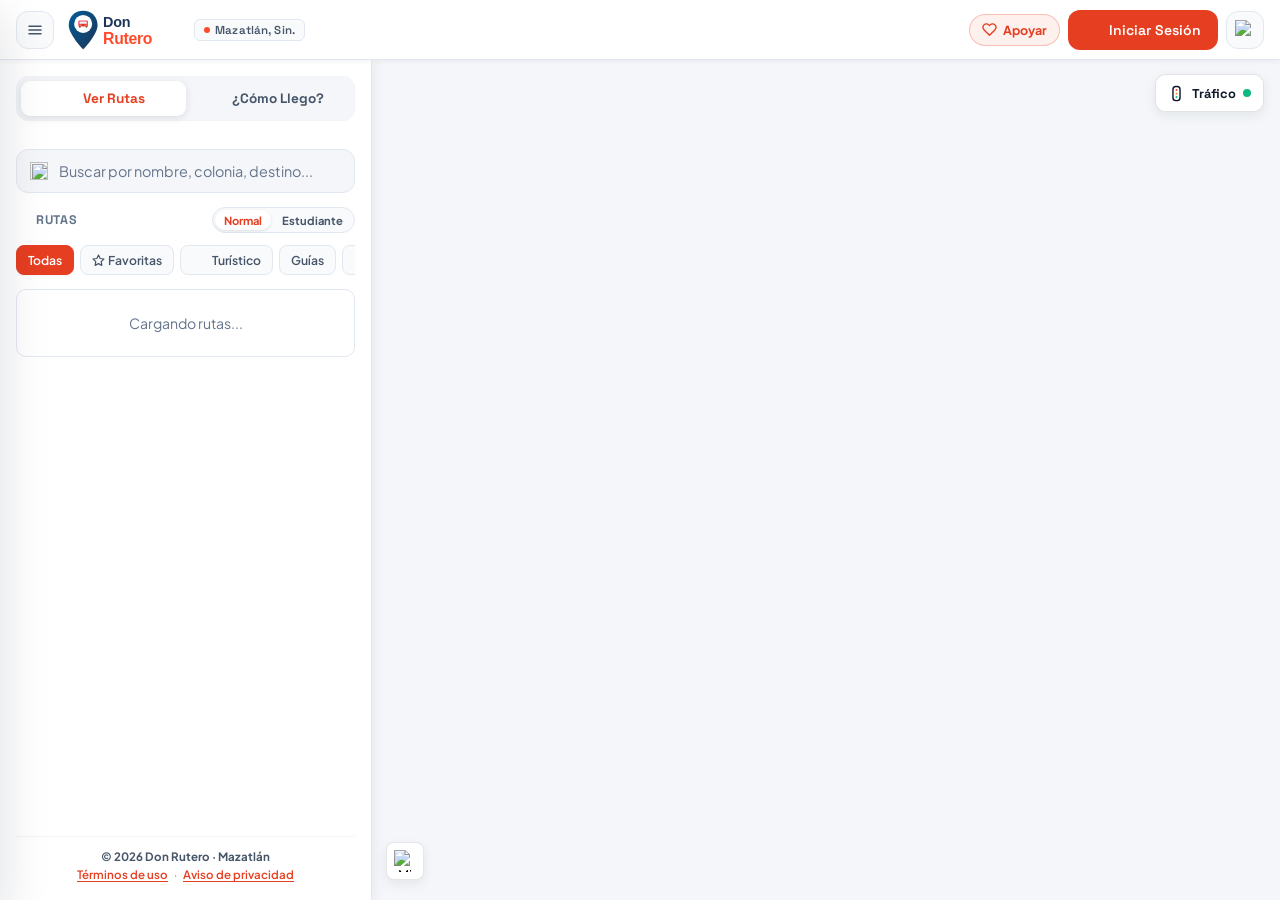
==== commit 65f05bbb: "feat(pulse): bloque 4 pulso comunitario, avisos auto-escalables, guias turisticas y optimizacion map" ====
--- a/backend/src/main/resources/static/index.html
+++ b/backend/src/main/resources/static/index.html
@@ -60,8 +60,9 @@
                     <img src="assets/icons/ui_escudo.svg" alt="" style="width: 16px; height: 16px;"> Admin
                 </button>
                 <!-- Campana de notificaciones -->
-                <button class="btn-icon" id="btn-notificaciones" title="Notificaciones">
+                <button class="btn-icon" id="btn-notificaciones" title="Notificaciones" style="position:relative;">
                     <img src="assets/icons/ui_campana.svg" alt="Notificaciones" style="width:20px; height:20px;">
+                    <span id="notif-badge" class="notif-badge" style="display:none;">0</span>
                 </button>
             </div>
         </nav>
@@ -112,6 +113,7 @@
                         <button class="pill active" data-filter="all">Todas</button>
                         <button class="pill" data-filter="favoritas"><svg viewBox="0 0 24 24" width="13" height="13" fill="none" stroke="currentColor" stroke-width="2.2" stroke-linecap="round" stroke-linejoin="round" style="vertical-align:-2px;margin-right:3px;"><polygon points="12 2 15.09 8.26 22 9.27 17 14.14 18.18 21.02 12 17.77 5.82 21.02 7 14.14 2 9.27 8.91 8.26 12 2"></polygon></svg>Favoritas</button>
                         <button class="pill" data-filter="turistico"><img src="assets/icons/ui_turistico.svg" alt="" class="pill-icon-svg"> Turístico</button>
+                        <button class="pill" data-filter="guias">Guías</button>
                         <button class="pill" data-filter="centro"><img src="assets/icons/ui_centro.svg" alt="" class="pill-icon-svg"> Centro</button>
                         <button class="pill" data-filter="frecuente"><img src="assets/icons/ui_frecuente.svg" alt="" class="pill-icon-svg"> Frecuentes</button>
                     </div>
@@ -139,6 +141,9 @@
                         <p class="planner-subtitle">
                             Indica tu colonia, lugar o código postal de origen y destino para ver qué camión te lleva.
                         </p>
+
+                        <!-- Atajos personales de 1 toque (Casa / Chamba / Escuela) -->
+                        <div id="planner-shortcuts-row" class="planner-shortcuts-row" aria-label="Mis lugares frecuentes"></div>
                         
                         <!-- Origen Input -->
                         <div class="planner-field">
@@ -218,6 +223,19 @@
                     <p id="detail-desc" class="detail-desc"></p>
                     <div id="detail-meta" class="route-meta" style="margin-bottom:4px;"></div>
 
+                    <!-- Pulso comunitario y compartir ruta -->
+                    <div class="detail-pulse-bar">
+                        <div id="detail-sighting-status" class="detail-sighting-status">Sin avistamientos recientes</div>
+                        <div class="detail-pulse-actions">
+                            <button id="detail-sighting-btn" type="button" class="btn-pulse-sighting" title="Avisar a otros pasajeros que acaba de pasar un camión">
+                                ¡Vi pasar uno!
+                            </button>
+                            <button id="detail-share-btn" type="button" class="btn-pulse-share" title="Compartir esta ruta">
+                                Compartir
+                            </button>
+                        </div>
+                    </div>
+
                     <div>
                         <h3 class="section-title" style="margin-bottom:10px;">Recorrido</h3>
                         <div id="detail-stops-timeline" class="stops-timeline"></div>
@@ -268,8 +286,24 @@
                         <button id="onboard-speed-btn" type="button" class="onboard-ctrl-btn" onclick="cycleOnboardSpeed()">1x</button>
                     </div>
                 </div>
+                <div class="onboard-extra-row">
+                    <button id="onboard-alarm-btn" type="button" class="onboard-mini-btn active" onclick="toggleOnboardAlarm()" title="Vibrar y sonar cuando falte poco para bajar">
+                        <img src="assets/icons/ui_campana.svg" alt="" style="width:13px;height:13px;vertical-align:-2px;"> Alarma bajada: ON
+                    </button>
+                    <button id="onboard-bg-notif-btn" type="button" class="onboard-mini-btn" onclick="toggleOnboardBackgroundNotification()" title="Mostrar progreso en la barra de notificaciones aunque salgas del navegador">
+                        <svg viewBox="0 0 24 24" width="13" height="13" fill="none" stroke="currentColor" stroke-width="2" stroke-linecap="round" stroke-linejoin="round" style="vertical-align:-2px;"><path d="M18 8a6 6 0 0 0-12 0c0 7-3 9-3 9h18s-3-2-3-9"></path><path d="M13.73 21a2 2 0 0 1-3.46 0"></path></svg> Avisar en barra: OFF
+                    </button>
+                </div>
             </div>
         </section>
+
+        <!-- ========== BANNER VIVO DE CIUDAD (EVENTOS / BLOQUEOS >=3) ========== -->
+        <div id="city-live-banner" class="city-live-banner" style="display:none;" role="status" aria-live="polite">
+            <span id="city-live-banner-badge" class="city-live-badge">AVISO</span>
+            <div class="city-live-text" id="city-live-banner-text"></div>
+            <button type="button" id="city-live-banner-more" class="city-live-action">Ver</button>
+            <button type="button" id="city-live-banner-close" class="city-live-close" title="Ocultar banner" aria-label="Ocultar banner">&times;</button>
+        </div>
 
         <!-- ========== FAB TRÁFICO Y LEYENDA ========== -->
         <button id="fab-traffic" type="button" class="fab-traffic" title="Mostrar u ocultar tráfico en Mazatlán" aria-pressed="false" onclick="toggleTrafficLayer()">
@@ -322,6 +356,43 @@
             </div>
             
             <div id="notifications-feed" style="display: flex; flex-direction: column; gap: 10px; max-height: 360px; overflow-y: auto; padding-right: 4px;">
+                <div id="notifications-live-list" style="display:flex; flex-direction:column; gap:8px;"></div>
+
+                <!-- Pulso en vivo: reportar bloqueo / incidente rápido -->
+                <div class="pulse-report-box">
+                    <div class="pulse-report-head">
+                        <span style="display:inline-flex;align-items:center;gap:6px;">
+                            <img src="assets/icons/ui_alerta_desvio.svg" alt="" style="width:15px;height:15px;flex-shrink:0;">
+                            <span>Reportar bloqueo o incidente vial</span>
+                        </span>
+                        <button type="button" id="toggle-pulse-incident-form" class="pulse-mini-link">+ Reportar ahora</button>
+                    </div>
+                    <form id="pulse-incident-form" style="display:none; flex-direction:column; gap:7px; margin-top:8px;">
+                        <div style="display:grid; grid-template-columns:1fr 1fr; gap:6px;">
+                            <select id="pulse-inc-type" class="form-control" style="font-size:0.76rem; padding:6px 8px;">
+                                <option value="bloqueo">Bloqueo / Calle cerrada</option>
+                                <option value="inundacion">Calle inundada</option>
+                                <option value="desvio">Desvío de ruta</option>
+                                <option value="sin_servicio">Ya no están pasando</option>
+                            </select>
+                            <select id="pulse-inc-zone" class="form-control" style="font-size:0.76rem; padding:6px 8px;">
+                                <option value="malecon">Malecón (Av. Del Mar)</option>
+                                <option value="buelna">Av. Rafael Buelna</option>
+                                <option value="ejercito">Av. Ejército Mexicano</option>
+                                <option value="insurgentes">Av. Insurgentes</option>
+                                <option value="sabalo">Zona Dorada / Sábalo</option>
+                                <option value="leyva">Av. Gabriel Leyva</option>
+                                <option value="centro">Centro / Mercado</option>
+                                <option value="colosio">Blvd. Colosio</option>
+                                <option value="custom">Otra zona...</option>
+                            </select>
+                        </div>
+                        <input type="text" id="pulse-inc-custom-zone" class="form-control" placeholder="Escribe calle o colonia..." style="display:none; font-size:0.76rem; padding:6px 8px;" maxlength="120">
+                        <input type="text" id="pulse-inc-desc" class="form-control" placeholder="Detalle breve (ej. cerrada frente al Acuario)" maxlength="260" style="font-size:0.76rem; padding:6px 8px;">
+                        <button type="submit" class="btn btn-primary" style="padding:7px 10px; font-size:0.78rem;">Enviar reporte en vivo (3 = Alerta)</button>
+                    </form>
+                    <div id="pulse-incidents-list" style="display:flex; flex-direction:column; gap:6px; margin-top:6px;"></div>
+                </div>
                 <div class="notice-card">
                     <div class="notice-icon success">
                         <img src="assets/icons/ui_moneda.svg" alt="">
--- a/backend/src/main/resources/static/css/styles.css
+++ b/backend/src/main/resources/static/css/styles.css
@@ -964,13 +964,11 @@
     right: 20px;
     bottom: 24px;
     width: min(390px, calc(100vw - 40px));
-    background: rgba(255, 255, 255, 0.96);
+    background: rgba(255, 255, 255, 0.98);
     color: var(--text-primary);
     border-radius: var(--radius-md);
     box-shadow: 0 12px 32px rgba(15, 23, 42, 0.14);
     border: 1px solid var(--border);
-    backdrop-filter: blur(10px);
-    -webkit-backdrop-filter: blur(10px);
     overflow: hidden;
     z-index: 950;
 }
@@ -1461,9 +1459,7 @@
     max-width: 245px;
     padding: 9px 11px;
     border-radius: 12px;
-    background: rgba(255, 255, 255, 0.96);
-    backdrop-filter: blur(8px);
-    -webkit-backdrop-filter: blur(8px);
+    background: rgba(255, 255, 255, 0.98);
     border: 1px solid rgba(15, 23, 42, 0.1);
     box-shadow: var(--shadow-md);
     font-size: 0.74rem;
@@ -2541,6 +2537,12 @@
 .rutero-cluster-wrapper {
     background: transparent !important;
     border: none !important;
+    will-change: transform;
+    contain: layout style;
+}
+.physical-stop-marker {
+    will-change: transform;
+    contain: layout style;
 }
 .rutero-cluster {
     display: flex;
@@ -3231,3 +3233,429 @@
         display: none;
     }
 }
+
+/* =========================================================
+   BLOQUE 4: PULSO COMUNITARIO, AVISOS, GUÍAS Y CÁPSULA
+   ========================================================= */
+.notif-badge {
+    position: absolute;
+    top: 3px;
+    right: 3px;
+    min-width: 16px;
+    height: 16px;
+    padding: 0 4px;
+    border-radius: 9999px;
+    background: #EF4444;
+    color: #FFFFFF;
+    font-size: 0.64rem;
+    font-weight: 800;
+    display: inline-flex;
+    align-items: center;
+    justify-content: center;
+    box-shadow: 0 1px 4px rgba(239, 68, 68, 0.45);
+    pointer-events: none;
+}
+
+.city-live-banner {
+    position: absolute;
+    top: 74px;
+    left: 446px;
+    right: 268px;
+    z-index: 940;
+    background: rgba(255, 255, 255, 0.98);
+    border: 1px solid #FDBA74;
+    border-left: 4px solid #F59E0B;
+    border-radius: 12px;
+    padding: 8px 10px;
+    display: flex;
+    align-items: center;
+    gap: 8px;
+    box-shadow: 0 6px 18px rgba(15, 23, 42, 0.12);
+    max-width: 620px;
+}
+.city-live-banner.sev-danger {
+    border-color: #FCA5A5;
+    border-left-color: #DC2626;
+    background: #FEF2F2;
+}
+.city-live-banner.sev-info {
+    border-color: #BFDBFE;
+    border-left-color: #2563EB;
+}
+.city-live-badge {
+    font-size: 0.64rem;
+    font-weight: 800;
+    letter-spacing: 0.04em;
+    padding: 2px 6px;
+    border-radius: 999px;
+    background: #F59E0B;
+    color: #ffffff;
+    flex-shrink: 0;
+}
+.city-live-banner.sev-danger .city-live-badge { background: #DC2626; }
+.city-live-banner.sev-info .city-live-badge { background: #2563EB; }
+.city-live-text {
+    font-size: 0.76rem;
+    font-weight: 600;
+    color: var(--text-primary);
+    flex: 1;
+    min-width: 0;
+    white-space: nowrap;
+    overflow: hidden;
+    text-overflow: ellipsis;
+}
+.city-live-action {
+    border: 1px solid var(--border);
+    background: #ffffff;
+    color: var(--text-primary);
+    font-size: 0.72rem;
+    font-weight: 700;
+    padding: 3px 8px;
+    border-radius: 7px;
+    cursor: pointer;
+    flex-shrink: 0;
+}
+.city-live-close {
+    border: none;
+    background: transparent;
+    color: var(--text-muted);
+    font-size: 1rem;
+    line-height: 1;
+    cursor: pointer;
+    padding: 0 4px;
+    flex-shrink: 0;
+}
+body:has(.sidebar.collapsed) .city-live-banner {
+    left: 62px;
+}
+
+.route-pulse-badge {
+    display: inline-flex;
+    align-items: center;
+    padding: 1px 6px;
+    border-radius: 9999px;
+    background: #ECFDF5;
+    color: #047857;
+    border: 1px solid #A7F3D0;
+    font-size: 0.66rem;
+    font-weight: 700;
+    margin-left: 6px;
+}
+
+.detail-pulse-bar {
+    display: flex;
+    flex-direction: column;
+    gap: 8px;
+    padding: 9px 11px;
+    border-radius: 10px;
+    background: var(--bg-surface);
+    border: 1px solid var(--border);
+    margin: 6px 0 12px 0;
+}
+.detail-sighting-status {
+    font-size: 0.76rem;
+    color: var(--text-secondary);
+    display: flex;
+    align-items: center;
+    gap: 6px;
+}
+.pulse-live-dot-inline {
+    width: 8px;
+    height: 8px;
+    border-radius: 50%;
+    background: #10B981;
+    display: inline-block;
+    box-shadow: 0 0 0 3px rgba(16, 185, 129, 0.2);
+}
+.detail-pulse-actions {
+    display: flex;
+    gap: 8px;
+}
+.btn-pulse-sighting {
+    flex: 1;
+    padding: 7px 10px;
+    border-radius: 8px;
+    border: 1px solid #10B981;
+    background: #ECFDF5;
+    color: #047857;
+    font-size: 0.76rem;
+    font-weight: 700;
+    cursor: pointer;
+}
+.btn-pulse-sighting:hover { background: #D1FAE5; }
+.btn-pulse-share, .btn-trip-share {
+    padding: 7px 11px;
+    border-radius: 8px;
+    border: 1px solid #BFDBFE;
+    background: #EFF6FF;
+    color: #1D4ED8;
+    font-size: 0.76rem;
+    font-weight: 700;
+    cursor: pointer;
+    flex-shrink: 0;
+}
+.btn-pulse-share:hover, .btn-trip-share:hover { background: #DBEAFE; }
+
+.trip-action-row {
+    display: flex;
+    align-items: stretch;
+    gap: 8px;
+    margin-top: 10px;
+}
+.trip-savings-pill {
+    margin-top: 7px;
+    font-size: 0.72rem;
+    font-weight: 600;
+    color: #047857;
+    background: #ECFDF5;
+    border: 1px solid #A7F3D0;
+    padding: 4px 8px;
+    border-radius: 7px;
+}
+
+.planner-shortcuts-row {
+    display: flex;
+    align-items: center;
+    gap: 6px;
+    flex-wrap: wrap;
+    margin-bottom: 10px;
+}
+.shortcut-chip-wrap {
+    display: inline-flex;
+    align-items: center;
+    background: #EFF6FF;
+    border: 1px solid #BFDBFE;
+    border-radius: 9999px;
+    padding-right: 4px;
+}
+.shortcut-chip {
+    display: inline-flex;
+    align-items: center;
+    gap: 4px;
+    padding: 4px 10px;
+    border-radius: 9999px;
+    border: 1px dashed var(--border-strong);
+    background: var(--bg-surface);
+    color: var(--text-secondary);
+    font-size: 0.72rem;
+    font-weight: 700;
+    cursor: pointer;
+}
+.shortcut-chip.is-saved {
+    border: none;
+    background: transparent;
+    color: #1D4ED8;
+    padding-right: 4px;
+}
+.shortcut-clear-btn {
+    border: none;
+    background: transparent;
+    color: #64748B;
+    font-size: 0.85rem;
+    line-height: 1;
+    cursor: pointer;
+    padding: 0 4px;
+}
+
+.onboard-extra-row {
+    display: flex;
+    align-items: center;
+    gap: 6px;
+    margin-top: 2px;
+}
+.onboard-mini-btn {
+    flex: 1;
+    padding: 5px 8px;
+    border-radius: 7px;
+    border: 1px solid var(--border);
+    background: var(--bg-surface);
+    color: var(--text-secondary);
+    font-size: 0.71rem;
+    font-weight: 700;
+    cursor: pointer;
+    white-space: nowrap;
+}
+.onboard-mini-btn.active {
+    border-color: #10B981;
+    background: #ECFDF5;
+    color: #047857;
+}
+
+.guides-intro-banner {
+    background: #EFF6FF;
+    border: 1px solid #BFDBFE;
+    border-radius: 10px;
+    padding: 10px 12px;
+    display: flex;
+    flex-direction: column;
+    gap: 3px;
+    font-size: 0.76rem;
+    color: #1E3A8A;
+}
+.guide-card {
+    background: var(--bg-white);
+    border: 1px solid var(--border);
+    border-radius: 12px;
+    padding: 11px 12px;
+    display: flex;
+    flex-direction: column;
+    gap: 6px;
+}
+.guide-card-top {
+    display: flex;
+    align-items: center;
+    justify-content: space-between;
+    gap: 6px;
+}
+.guide-fare-pill {
+    font-size: 0.7rem;
+    font-weight: 800;
+    background: #0F172A;
+    color: #ffffff;
+    padding: 2px 8px;
+    border-radius: 999px;
+}
+.guide-save-pill {
+    font-size: 0.68rem;
+    font-weight: 700;
+    color: #047857;
+    background: #ECFDF5;
+    padding: 2px 7px;
+    border-radius: 999px;
+}
+.guide-title {
+    margin: 0;
+    font-size: 0.88rem;
+    font-weight: 800;
+    color: var(--text-primary);
+}
+.guide-tip {
+    margin: 0;
+    font-size: 0.76rem;
+    color: var(--text-secondary);
+    line-height: 1.4;
+}
+.btn-guide-launch {
+    border: none;
+    background: var(--primary);
+    color: #ffffff;
+    border-radius: 8px;
+    padding: 7px 10px;
+    font-size: 0.76rem;
+    font-weight: 700;
+    cursor: pointer;
+}
+
+.live-notice-card {
+    border-radius: 10px;
+    padding: 10px 12px;
+    border: 1px solid var(--border);
+    background: var(--bg-surface);
+    display: flex;
+    flex-direction: column;
+    gap: 4px;
+}
+.live-notice-card.sev-danger { background: #FEF2F2; border-color: #FCA5A5; }
+.live-notice-card.sev-warning { background: #FFFBEB; border-color: #FCD34D; }
+.live-notice-card.sev-info { background: #EFF6FF; border-color: #BFDBFE; }
+.live-notice-top {
+    display: flex;
+    justify-content: space-between;
+    align-items: center;
+    font-size: 0.68rem;
+    font-weight: 700;
+    color: var(--text-muted);
+}
+.live-notice-title { margin: 0; font-size: 0.84rem; font-weight: 800; color: var(--text-primary); }
+.live-notice-body { margin: 0; font-size: 0.76rem; color: var(--text-secondary); line-height: 1.38; }
+.live-notice-actions { margin-top: 4px; display: flex; justify-content: flex-end; }
+.btn-pulse-clear {
+    padding: 4px 10px;
+    border-radius: 7px;
+    border: 1px solid #10B981;
+    background: #ECFDF5;
+    color: #047857;
+    font-size: 0.72rem;
+    font-weight: 700;
+    cursor: pointer;
+}
+
+.pulse-report-box {
+    background: var(--bg-surface);
+    border: 1px solid var(--border);
+    border-radius: 10px;
+    padding: 10px 12px;
+}
+.pulse-report-head {
+    display: flex;
+    justify-content: space-between;
+    align-items: center;
+    font-size: 0.78rem;
+    font-weight: 700;
+    color: var(--text-primary);
+}
+.pulse-mini-link {
+    border: none;
+    background: transparent;
+    color: var(--primary);
+    font-size: 0.74rem;
+    font-weight: 700;
+    cursor: pointer;
+    padding: 0;
+}
+.pulse-pending-item {
+    display: flex;
+    align-items: center;
+    justify-content: space-between;
+    gap: 8px;
+    font-size: 0.73rem;
+    color: var(--text-secondary);
+    padding-top: 5px;
+    border-top: 1px dashed var(--border);
+}
+.pulse-progress-pill {
+    display: inline-block;
+    font-size: 0.66rem;
+    font-weight: 800;
+    background: #FEF3C7;
+    color: #92400E;
+    padding: 1px 6px;
+    border-radius: 999px;
+    margin-left: 4px;
+}
+.pulse-empty-hint {
+    font-size: 0.75rem;
+    color: var(--text-muted);
+    padding: 4px 2px;
+}
+
+.pulse-pin-badge {
+    width: 30px;
+    height: 30px;
+    border-radius: 50%;
+    background: #ffffff;
+    border: 2.5px solid var(--pin-color, #DC2626);
+    box-shadow: 0 3px 10px rgba(15, 23, 42, 0.28);
+    display: flex;
+    align-items: center;
+    justify-content: center;
+    font-size: 0.9rem;
+}
+.pulse-pin-badge.is-confirmed {
+    background: var(--pin-color, #DC2626);
+}
+
+@media (max-width: 768px) {
+    .city-live-banner {
+        top: 66px;
+        left: 12px;
+        right: 60px;
+        padding: 6px 8px;
+    }
+    body:not(.admin-body):has(.city-live-banner[style*="flex"]) .traffic-legend {
+        top: 111px;
+    }
+    body.onboard-active .city-live-banner {
+        display: none !important;
+    }
+}
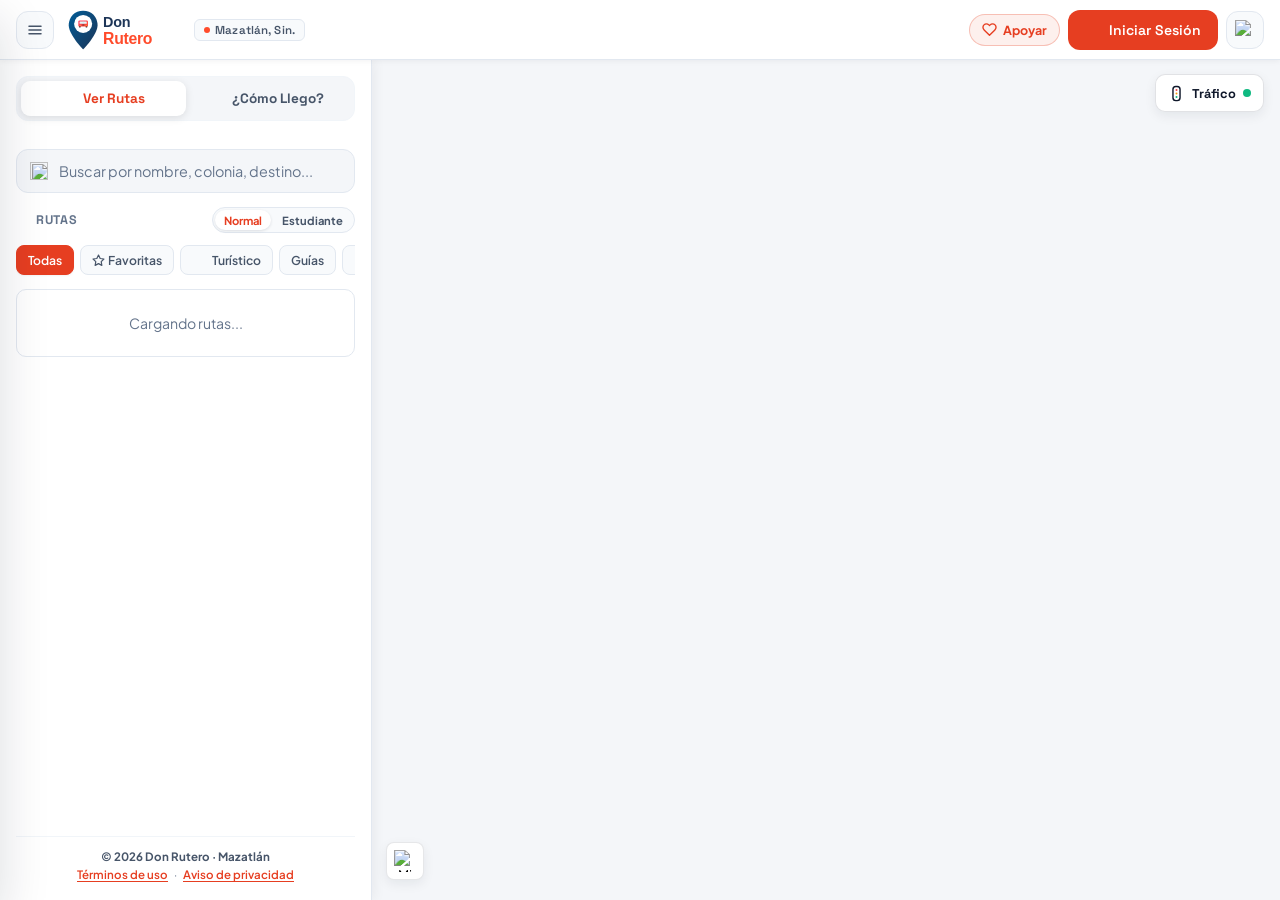
==== commit 04792af1: "Add profile rename, account deletion, and updated guides/legal notices" ====
--- a/backend/src/main/resources/static/index.html
+++ b/backend/src/main/resources/static/index.html
@@ -14,6 +14,7 @@
     
     <!-- Estilos de la Aplicación -->
     <link rel="stylesheet" href="css/styles.css">
+    <script src="https://accounts.google.com/gsi/client" async defer></script>
 </head>
 <body>
 
@@ -371,9 +372,15 @@
                         <div style="display:grid; grid-template-columns:1fr 1fr; gap:6px;">
                             <select id="pulse-inc-type" class="form-control" style="font-size:0.76rem; padding:6px 8px;">
                                 <option value="bloqueo">Bloqueo / Calle cerrada</option>
+                                <option value="accidente">Accidente / Choque</option>
+                                <option value="obras">Obras / Bacheo</option>
                                 <option value="inundacion">Calle inundada</option>
                                 <option value="desvio">Desvío de ruta</option>
+                                <option value="trafico_pesado">Tráfico muy lento</option>
+                                <option value="marcha_evento">Marcha / Evento</option>
                                 <option value="sin_servicio">Ya no están pasando</option>
+                                <option value="unidad_averiada">Camión descompuesto</option>
+                                <option value="otro">Otro incidente...</option>
                             </select>
                             <select id="pulse-inc-zone" class="form-control" style="font-size:0.76rem; padding:6px 8px;">
                                 <option value="malecon">Malecón (Av. Del Mar)</option>
@@ -382,14 +389,25 @@
                                 <option value="insurgentes">Av. Insurgentes</option>
                                 <option value="sabalo">Zona Dorada / Sábalo</option>
                                 <option value="leyva">Av. Gabriel Leyva</option>
-                                <option value="centro">Centro / Mercado</option>
+                                <option value="centro">Centro / Mercado Pino Suárez</option>
                                 <option value="colosio">Blvd. Colosio</option>
-                                <option value="custom">Otra zona...</option>
+                                <option value="mex15">Carretera Internacional / MEX 15</option>
+                                <option value="marina">Av. de la Marina</option>
+                                <option value="cerritos">Cerritos / Av. Sábalo Cerritos</option>
+                                <option value="reforma">Av. Reforma / Gran Plaza</option>
+                                <option value="gutierrez_najera">Av. Gutiérrez Nájera</option>
+                                <option value="munich">Av. Múnich / Juan Pablo II</option>
+                                <option value="juarez">Col. Benito Juárez</option>
+                                <option value="pradera_dorada">Pradera Dorada / Villa Verde</option>
+                                <option value="urias">Urías / Sur</option>
+                                <option value="escobosa">Av. Óscar Pérez Escobosa</option>
+                                <option value="custom">Otra avenida, calle o colonia...</option>
                             </select>
                         </div>
-                        <input type="text" id="pulse-inc-custom-zone" class="form-control" placeholder="Escribe calle o colonia..." style="display:none; font-size:0.76rem; padding:6px 8px;" maxlength="120">
-                        <input type="text" id="pulse-inc-desc" class="form-control" placeholder="Detalle breve (ej. cerrada frente al Acuario)" maxlength="260" style="font-size:0.76rem; padding:6px 8px;">
-                        <button type="submit" class="btn btn-primary" style="padding:7px 10px; font-size:0.78rem;">Enviar reporte en vivo (3 = Alerta)</button>
+                        <input type="text" id="pulse-inc-custom-type" class="form-control" placeholder="¿Qué está pasando? (ej. fuga de agua, semáforo apagado)" style="display:none; font-size:0.76rem; padding:6px 8px;" maxlength="80">
+                        <input type="text" id="pulse-inc-custom-zone" class="form-control" placeholder="Escribe avenida, calle o colonia (ej. Av. Reforma, Col. Juárez)" style="display:none; font-size:0.76rem; padding:6px 8px;" maxlength="120">
+                        <input type="text" id="pulse-inc-desc" class="form-control" placeholder="Detalle breve para coincidir (ej. choque frente al Acuario)" maxlength="260" style="font-size:0.76rem; padding:6px 8px;">
+                        <button type="submit" class="btn btn-primary" style="padding:7px 10px; font-size:0.78rem;">Enviar reporte en vivo (3 similares = Alerta)</button>
                     </form>
                     <div id="pulse-incidents-list" style="display:flex; flex-direction:column; gap:6px; margin-top:6px;"></div>
                 </div>
@@ -435,33 +453,69 @@
 
     <!-- Account Settings Modal -->
     <div id="account-modal" class="form-overlay" style="display:none;">
-        <div class="form-card auth-card-premium" style="max-width: 380px; padding: 24px;">
+        <div class="form-card auth-card-premium" style="max-width: 400px; padding: 24px;">
             <button id="account-close" class="form-close">
                 <img src="assets/icons/ui_cerrar.svg" alt="Cerrar" style="width:14px; height:14px;">
             </button>
-            <div class="auth-header" style="margin-bottom: 20px;">
+            <div class="auth-header" style="margin-bottom: 14px;">
                 <div class="auth-icon-badge badge-blue">
                     <img src="assets/icons/ui_usuario.svg" alt="">
                 </div>
-                <h2 id="account-username">Mi perfil</h2>
+                <div style="display:flex; align-items:center; justify-content:center; gap:8px; flex-wrap:wrap;">
+                    <h2 id="account-username" style="margin:0;">Mi perfil</h2>
+                    <span id="account-role-pill" style="display:none; font-size:0.68rem; font-weight:700; padding:2px 8px; border-radius:999px; background:#EEF2FF; color:#3730A3;">Admin</span>
+                </div>
                 <p class="auth-subtitle">Gestiona tu cuenta de Don Rutero</p>
+            </div>
+
+            <div id="account-meta-card" style="background: var(--bg-surface); border: 1px solid var(--border); border-radius: var(--radius-sm); padding: 10px 12px; margin-bottom: 12px; display: flex; flex-direction: column; gap: 5px; font-size: 0.78rem; color: var(--text-secondary);">
+                <div style="display:flex; justify-content:space-between; gap:8px;">
+                    <span style="color:var(--text-muted);">Correo</span>
+                    <strong id="account-email" style="color:var(--text-primary); word-break:break-all; text-align:right;">—</strong>
+                </div>
+                <div style="display:flex; justify-content:space-between; gap:8px;">
+                    <span style="color:var(--text-muted);">Registrado</span>
+                    <span id="account-created-at" style="color:var(--text-primary); text-align:right;">—</span>
+                </div>
             </div>
             
             <div style="display: flex; flex-direction: column; gap: 10px;">
+                <button id="btn-toggle-edit-profile" type="button" class="btn btn-secondary btn-full" style="justify-content: flex-start;">
+                    <img src="assets/icons/ui_usuario.svg" alt="" style="width: 16px;"> Cambiar nombre de usuario
+                </button>
+                <form id="edit-profile-form" style="display: none; flex-direction: column; gap: 8px; padding: 10px; background: var(--bg-surface); border: 1px solid var(--border); border-radius: var(--radius-sm);">
+                    <div id="edit-profile-error" style="display: none; font-size: 0.76rem; color: var(--danger); font-weight: 600;"></div>
+                    <input type="text" id="edit-username-input" class="form-control" placeholder="Nuevo nombre de usuario (3-30 caracteres)" maxlength="30" required autocomplete="username">
+                    <span style="font-size:0.7rem; color:var(--text-muted);">Usa letras, números, punto (.), guion (-) o guion bajo (_).</span>
+                    <button type="submit" class="btn btn-primary btn-full" style="padding: 8px 12px; font-size: 0.82rem;">Guardar nombre</button>
+                </form>
+
                 <button id="btn-toggle-change-pwd" type="button" class="btn btn-secondary btn-full" style="justify-content: flex-start;">
                     <img src="assets/icons/ui_candado.svg" alt="" style="width: 16px;"> Cambiar contraseña
                 </button>
                 <form id="change-password-form" style="display: none; flex-direction: column; gap: 8px; padding: 10px; background: var(--bg-surface); border: 1px solid var(--border); border-radius: var(--radius-sm);">
                     <div id="change-pwd-error" style="display: none; font-size: 0.76rem; color: var(--danger); font-weight: 600;"></div>
                     <input type="password" id="current-password-input" class="form-control" placeholder="Contraseña actual" required autocomplete="current-password">
-                    <input type="password" id="new-password-input" class="form-control" placeholder="Nueva contraseña (mín. 8 caracteres)" required autocomplete="new-password">
+                    <input type="password" id="new-password-input" class="form-control" placeholder="Nueva contraseña (8+, mayús, minús, núm, símbolo)" required autocomplete="new-password">
+                    <div id="change-pwd-rules" class="pwd-checklist" aria-live="polite"></div>
                     <input type="password" id="confirm-new-password-input" class="form-control" placeholder="Confirmar nueva contraseña" required autocomplete="new-password">
                     <button type="submit" class="btn btn-primary btn-full" style="padding: 8px 12px; font-size: 0.82rem;">Guardar nueva contraseña</button>
                 </form>
-                <hr style="border: 0; border-top: 1px solid var(--border); margin: 6px 0;">
+
+                <hr style="border: 0; border-top: 1px solid var(--border); margin: 4px 0;">
                 <button id="account-logout-btn" type="button" class="btn btn-danger btn-full">
                     Cerrar sesión
                 </button>
+                <button id="btn-toggle-delete-account" type="button" style="background:none; border:none; padding:4px; font-size:0.75rem; color:var(--text-muted); cursor:pointer; text-decoration:underline; align-self:center;">
+                    Eliminar mi cuenta
+                </button>
+                <div id="delete-account-box" style="display:none; flex-direction:column; gap:8px; padding:10px; background:#FEF2F2; border:1px solid #FECACA; border-radius:var(--radius-sm); font-size:0.76rem; color:#991B1B;">
+                    <span>Esta acción borrará permanentemente tu cuenta de Don Rutero.</span>
+                    <div style="display:flex; gap:8px;">
+                        <button id="btn-confirm-delete-account" type="button" class="btn btn-danger" style="flex:1; padding:6px 10px; font-size:0.76rem;">Sí, eliminar</button>
+                        <button id="btn-cancel-delete-account" type="button" class="btn btn-secondary" style="flex:1; padding:6px 10px; font-size:0.76rem;">Cancelar</button>
+                    </div>
+                </div>
             </div>
         </div>
     </div>
@@ -485,12 +539,17 @@
                 <span id="login-error-text">Error de validación</span>
             </div>
 
+            <div id="google-login-section" style="display: none; flex-direction: column; gap: 12px; margin-bottom: 14px;">
+                <div id="google-signin-btn-login" style="display: flex; justify-content: center; min-height: 42px;"></div>
+                <div class="auth-divider"><span>o con tu usuario</span></div>
+            </div>
+
             <form id="login-form" style="display:flex; flex-direction:column; gap:16px;">
                 <div class="form-group">
                     <label for="login-username">Usuario o Correo</label>
                     <div class="input-icon-wrapper">
                         <img src="assets/icons/ui_usuario.svg" class="input-icon" alt="">
-                        <input type="text" id="login-username" class="form-control input-with-icon" placeholder="Tu nombre de usuario" required>
+                        <input type="text" id="login-username" class="form-control input-with-icon" placeholder="Tu usuario o correo" required>
                     </div>
                 </div>
                 <div class="form-group">
@@ -688,33 +747,51 @@
                     <span id="register-error-text">Error de validación</span>
                 </div>
 
+                <div id="google-register-section" style="display: none; flex-direction: column; gap: 12px;">
+                    <div id="google-signin-btn-register" style="display: flex; justify-content: center; min-height: 42px;"></div>
+                    <div id="google-register-divider" class="auth-divider"><span>o regístrate con correo</span></div>
+                </div>
+                <div id="register-google-only-note" style="display: none; font-size: 0.82rem; color: var(--text-secondary); text-align: center; line-height: 1.45; padding: 8px 10px; background: var(--bg-surface); border: 1px solid var(--border); border-radius: 10px;">
+                    Crea tu cuenta en un clic con Google (tu correo queda verificado al instante sin esperar códigos).
+                </div>
+
                 <form id="register-form" style="display:flex; flex-direction:column; gap:14px;">
                     <div class="form-group">
                         <label for="register-email">Correo electrónico</label>
                         <div class="input-icon-wrapper">
                             <img src="assets/icons/ui_correo.svg" class="input-icon" alt="">
-                            <input type="email" id="register-email" class="form-control input-with-icon" placeholder="ejemplo@correo.com" required>
+                            <input type="email" id="register-email" class="form-control input-with-icon" placeholder="ejemplo@correo.com" required autocomplete="email">
+                        </div>
+                        <div id="register-email-hint" class="auth-field-hint" style="display: none;"></div>
+                    </div>
+                    <div class="form-group">
+                        <label for="register-confirm-email">Confirmar correo electrónico</label>
+                        <div class="input-icon-wrapper">
+                            <img src="assets/icons/ui_correo.svg" class="input-icon" alt="">
+                            <input type="email" id="register-confirm-email" class="form-control input-with-icon" placeholder="Repite tu correo (ej. @gmail.com / @upsin.edu.mx)" required autocomplete="off">
                         </div>
                     </div>
                     <div class="form-group">
                         <label for="register-username">Nombre de usuario</label>
                         <div class="input-icon-wrapper">
                             <img src="assets/icons/ui_usuario.svg" class="input-icon" alt="">
-                            <input type="text" id="register-username" class="form-control input-with-icon" placeholder="Ej. juan_perez (3-30 letras, números, . _ -)" required>
-                        </div>
+                            <input type="text" id="register-username" class="form-control input-with-icon" placeholder="Ej. juan_perez" required autocomplete="username">
+                        </div>
+                        <small id="register-username-note" class="auth-input-note">Sin espacios ni acentos (3–30 caracteres: letras, números, . _ -)</small>
                     </div>
                     <div class="form-group">
                         <label for="register-password">Contraseña</label>
                         <div class="input-icon-wrapper">
                             <img src="assets/icons/ui_candado.svg" class="input-icon" alt="">
-                            <input type="password" id="register-password" class="form-control input-with-icon" placeholder="Mínimo 8 caracteres" required>
-                        </div>
+                            <input type="password" id="register-password" class="form-control input-with-icon" placeholder="8+ caracteres, mayús, minús, núm y símbolo" required autocomplete="new-password">
+                        </div>
+                        <div id="register-pwd-rules" class="pwd-checklist" aria-live="polite"></div>
                     </div>
                     <div class="form-group">
                         <label for="register-confirm-password">Confirmar contraseña</label>
                         <div class="input-icon-wrapper">
                             <img src="assets/icons/ui_candado_check.svg" class="input-icon" alt="">
-                            <input type="password" id="register-confirm-password" class="form-control input-with-icon" placeholder="Repite tu contraseña" required>
+                            <input type="password" id="register-confirm-password" class="form-control input-with-icon" placeholder="Repite tu contraseña" required autocomplete="new-password">
                         </div>
                     </div>
                     <button type="submit" id="register-submit-btn" class="btn btn-primary btn-full" style="margin-top:4px;">Siguiente: Verificar correo</button>
@@ -779,16 +856,49 @@
                 <span id="forgot-success-text">Enlace enviado con éxito</span>
             </div>
 
-            <form id="forgot-form" style="display:flex; flex-direction:column; gap:16px;">
-                <div class="form-group">
-                    <label for="forgot-email">Correo electrónico registrado</label>
-                    <div class="input-icon-wrapper">
-                        <img src="assets/icons/ui_correo.svg" class="input-icon" alt="">
-                        <input type="email" id="forgot-email" class="form-control input-with-icon" placeholder="ejemplo@correo.com" required>
-                    </div>
-                </div>
-                <button type="submit" class="btn btn-primary btn-full" style="margin-top:4px;">Enviar código de recuperación</button>
-            </form>
+            <div id="forgot-step-1-email" style="display:flex; flex-direction:column; gap:16px;">
+                <form id="forgot-form" style="display:flex; flex-direction:column; gap:16px;">
+                    <div class="form-group">
+                        <label for="forgot-email">Correo electrónico registrado</label>
+                        <div class="input-icon-wrapper">
+                            <img src="assets/icons/ui_correo.svg" class="input-icon" alt="">
+                            <input type="email" id="forgot-email" class="form-control input-with-icon" placeholder="ejemplo@correo.com" required autocomplete="email">
+                        </div>
+                        <div id="forgot-email-hint" class="auth-field-hint" style="display: none;"></div>
+                    </div>
+                    <button type="submit" class="btn btn-primary btn-full" style="margin-top:4px;">Enviar código de recuperación</button>
+                </form>
+            </div>
+
+            <div id="forgot-step-2-reset" style="display:none; flex-direction:column; gap:14px;">
+                <p class="auth-subtitle">Código enviado a:<br><strong id="forgot-email-display" style="color: var(--primary-dark);"></strong></p>
+                <form id="reset-password-form" style="display:flex; flex-direction:column; gap:14px;">
+                    <div class="form-group" style="text-align: center;">
+                        <label for="reset-code-input" style="font-size: 0.85rem; color: var(--text-secondary);">Código de 6 dígitos:</label>
+                        <input type="text" id="reset-code-input" class="form-control verification-input" placeholder="000000" maxlength="6" required autocomplete="off">
+                    </div>
+                    <div class="form-group">
+                        <label for="reset-new-password">Nueva contraseña</label>
+                        <div class="input-icon-wrapper">
+                            <img src="assets/icons/ui_candado.svg" class="input-icon" alt="">
+                            <input type="password" id="reset-new-password" class="form-control input-with-icon" placeholder="8+ caracteres, mayús, minús, núm y símbolo" required autocomplete="new-password">
+                        </div>
+                        <div id="reset-pwd-rules" class="pwd-checklist" aria-live="polite"></div>
+                    </div>
+                    <div class="form-group">
+                        <label for="reset-confirm-password">Confirmar nueva contraseña</label>
+                        <div class="input-icon-wrapper">
+                            <img src="assets/icons/ui_candado_check.svg" class="input-icon" alt="">
+                            <input type="password" id="reset-confirm-password" class="form-control input-with-icon" placeholder="Repite tu nueva contraseña" required autocomplete="new-password">
+                        </div>
+                    </div>
+                    <button type="submit" class="btn btn-primary btn-full" style="margin-top:4px;">Restablecer contraseña</button>
+                </form>
+                <div class="form-footer" style="margin-top: 2px;">
+                    ¿No te llegó? <a href="#" id="forgot-resend-code">Reenviar código</a>
+                    <br><a href="#" id="forgot-back-step-1" style="font-size: 0.8rem; color: var(--text-muted); display: inline-block; margin-top: 6px;">Usar otro correo</a>
+                </div>
+            </div>
             <div class="form-footer">
                 <a href="#" id="forgot-back-login">Volver a iniciar sesión</a>
             </div>
--- a/backend/src/main/resources/static/css/styles.css
+++ b/backend/src/main/resources/static/css/styles.css
@@ -1292,6 +1292,34 @@
     background: var(--primary-hover);
     box-shadow: var(--shadow-md);
 }
+.btn:disabled,
+.btn.is-loading {
+    opacity: 0.78;
+    cursor: not-allowed;
+    pointer-events: none;
+}
+
+.btn-spinner {
+    width: 15px;
+    height: 15px;
+    border: 2px solid rgba(255, 255, 255, 0.35);
+    border-top-color: currentColor;
+    border-radius: 50%;
+    display: inline-block;
+    flex-shrink: 0;
+    animation: btnSpin 0.7s linear infinite;
+}
+
+@keyframes btnSpin {
+    to { transform: rotate(360deg); }
+}
+
+.auth-resend-disabled {
+    color: var(--text-muted) !important;
+    pointer-events: none;
+    cursor: default;
+    text-decoration: none !important;
+}
 
 .btn-accent {
     background: var(--coral);
@@ -1624,6 +1652,70 @@
     border: 1px solid var(--border) !important;
     box-shadow: var(--shadow-xl) !important;
     padding: 32px 30px 28px 30px !important;
+    max-height: 92vh;
+    overflow-y: auto;
+}
+
+.auth-input-note {
+    display: block;
+    margin-top: 5px;
+    font-size: 0.74rem;
+    color: var(--text-muted);
+    line-height: 1.3;
+}
+
+.auth-field-hint {
+    margin-top: 6px;
+    padding: 7px 10px;
+    border-radius: 8px;
+    background: #FFFBEB;
+    border: 1px solid #FCD34D;
+    color: #92400E;
+    font-size: 0.76rem;
+    font-weight: 600;
+    display: flex;
+    align-items: center;
+    justify-content: space-between;
+    gap: 8px;
+    flex-wrap: wrap;
+}
+
+.auth-typo-btn {
+    border: 1px solid #F59E0B;
+    background: #ffffff;
+    color: #B45309;
+    border-radius: 6px;
+    padding: 3px 8px;
+    font-size: 0.72rem;
+    font-weight: 700;
+    cursor: pointer;
+}
+.auth-typo-btn:hover {
+    background: #FEF3C7;
+}
+
+.pwd-checklist {
+    display: flex;
+    flex-wrap: wrap;
+    gap: 5px;
+    margin-top: 6px;
+}
+
+.pwd-rule {
+    font-size: 0.71rem;
+    font-weight: 600;
+    padding: 2px 8px;
+    border-radius: 999px;
+    background: #F1F5F9;
+    color: #64748B;
+    border: 1px solid #E2E8F0;
+    transition: background 0.15s ease, color 0.15s ease, border-color 0.15s ease;
+}
+
+.pwd-rule.ok {
+    background: #ECFDF5;
+    color: #047857;
+    border-color: #A7F3D0;
 }
 
 .auth-header {
@@ -1725,6 +1817,22 @@
     width: 18px;
     height: 18px;
     flex-shrink: 0;
+}
+
+.auth-divider {
+    display: flex;
+    align-items: center;
+    gap: 10px;
+    color: var(--text-muted);
+    font-size: 0.76rem;
+    font-weight: 600;
+}
+.auth-divider::before,
+.auth-divider::after {
+    content: "";
+    flex: 1;
+    height: 1px;
+    background: var(--border);
 }
 
 .auth-success-banner {
@@ -3644,6 +3752,36 @@
 .pulse-pin-badge.is-confirmed {
     background: var(--pin-color, #DC2626);
 }
+.pulse-sighting-pill {
+    display: inline-flex;
+    align-items: center;
+    gap: 5px;
+    padding: 3px 8px;
+    border-radius: 999px;
+    background: #FFFFFF;
+    color: #065F46;
+    border: 2px solid #059669;
+    font-size: 0.7rem;
+    font-weight: 800;
+    white-space: nowrap;
+    box-shadow: 0 3px 10px rgba(15, 23, 42, 0.25);
+    transform: translate(-50%, -50%);
+}
+.pulse-sighting-pill.is-focused {
+    background: #059669;
+    color: #FFFFFF;
+    border-color: #FFFFFF;
+}
+.pulse-locate-link {
+    background: none;
+    border: none;
+    padding: 0 0 0 6px;
+    color: #047857;
+    font-size: 0.73rem;
+    font-weight: 700;
+    text-decoration: underline;
+    cursor: pointer;
+}
 
 @media (max-width: 768px) {
     .city-live-banner {
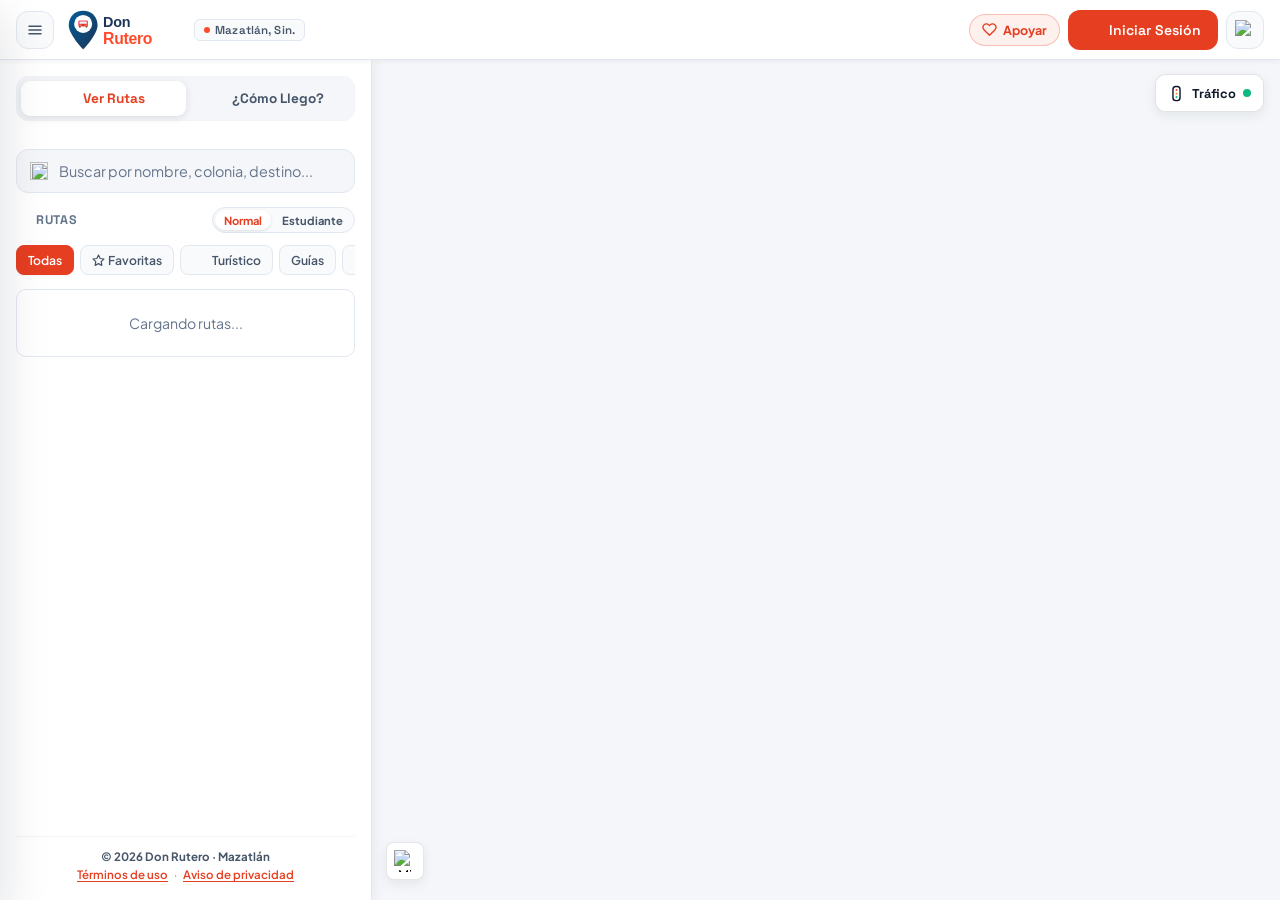
==== commit b6e50f7a: "Sync 38 routes catalog, Santa Fe Centro fix, 3 new routes SQL & dynamic UI counts" ====
--- a/backend/src/main/resources/static/index.html
+++ b/backend/src/main/resources/static/index.html
@@ -427,7 +427,7 @@
                         <img src="assets/icons/ui_camion.svg" alt="">
                     </div>
                     <div>
-                        <h4 class="notice-title">27 rutas y 420 paradas en Mazatlán</h4>
+                        <h4 id="notice-catalog-count-title" class="notice-title">38 rutas y 472 paradas en Mazatlán</h4>
                         <p class="notice-body">Consulta recorridos calle por calle con flechas de dirección, guarda tus rutas favoritas y comparte cualquier ruta o parada mediante código QR.</p>
                         <span class="notice-time">Horario habitual: 5:30 AM – 10:30 PM</span>
                     </div>
